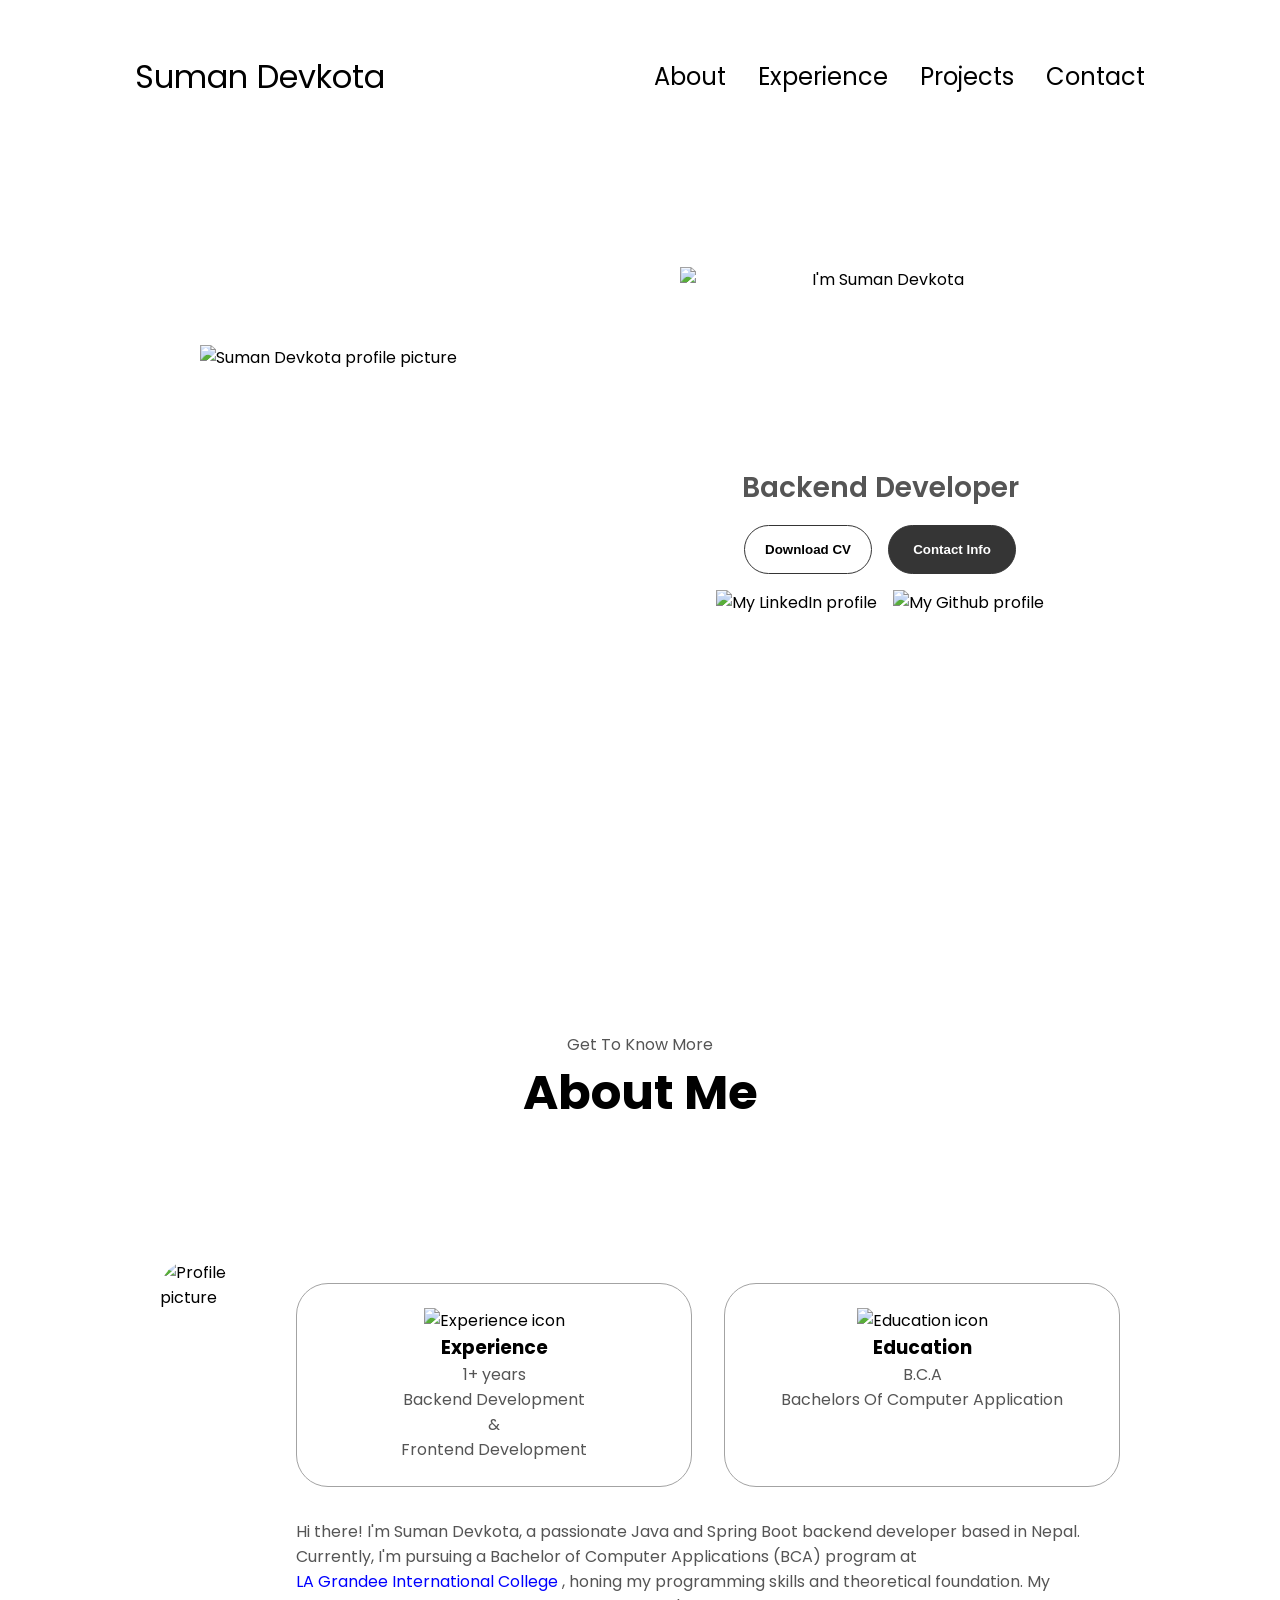
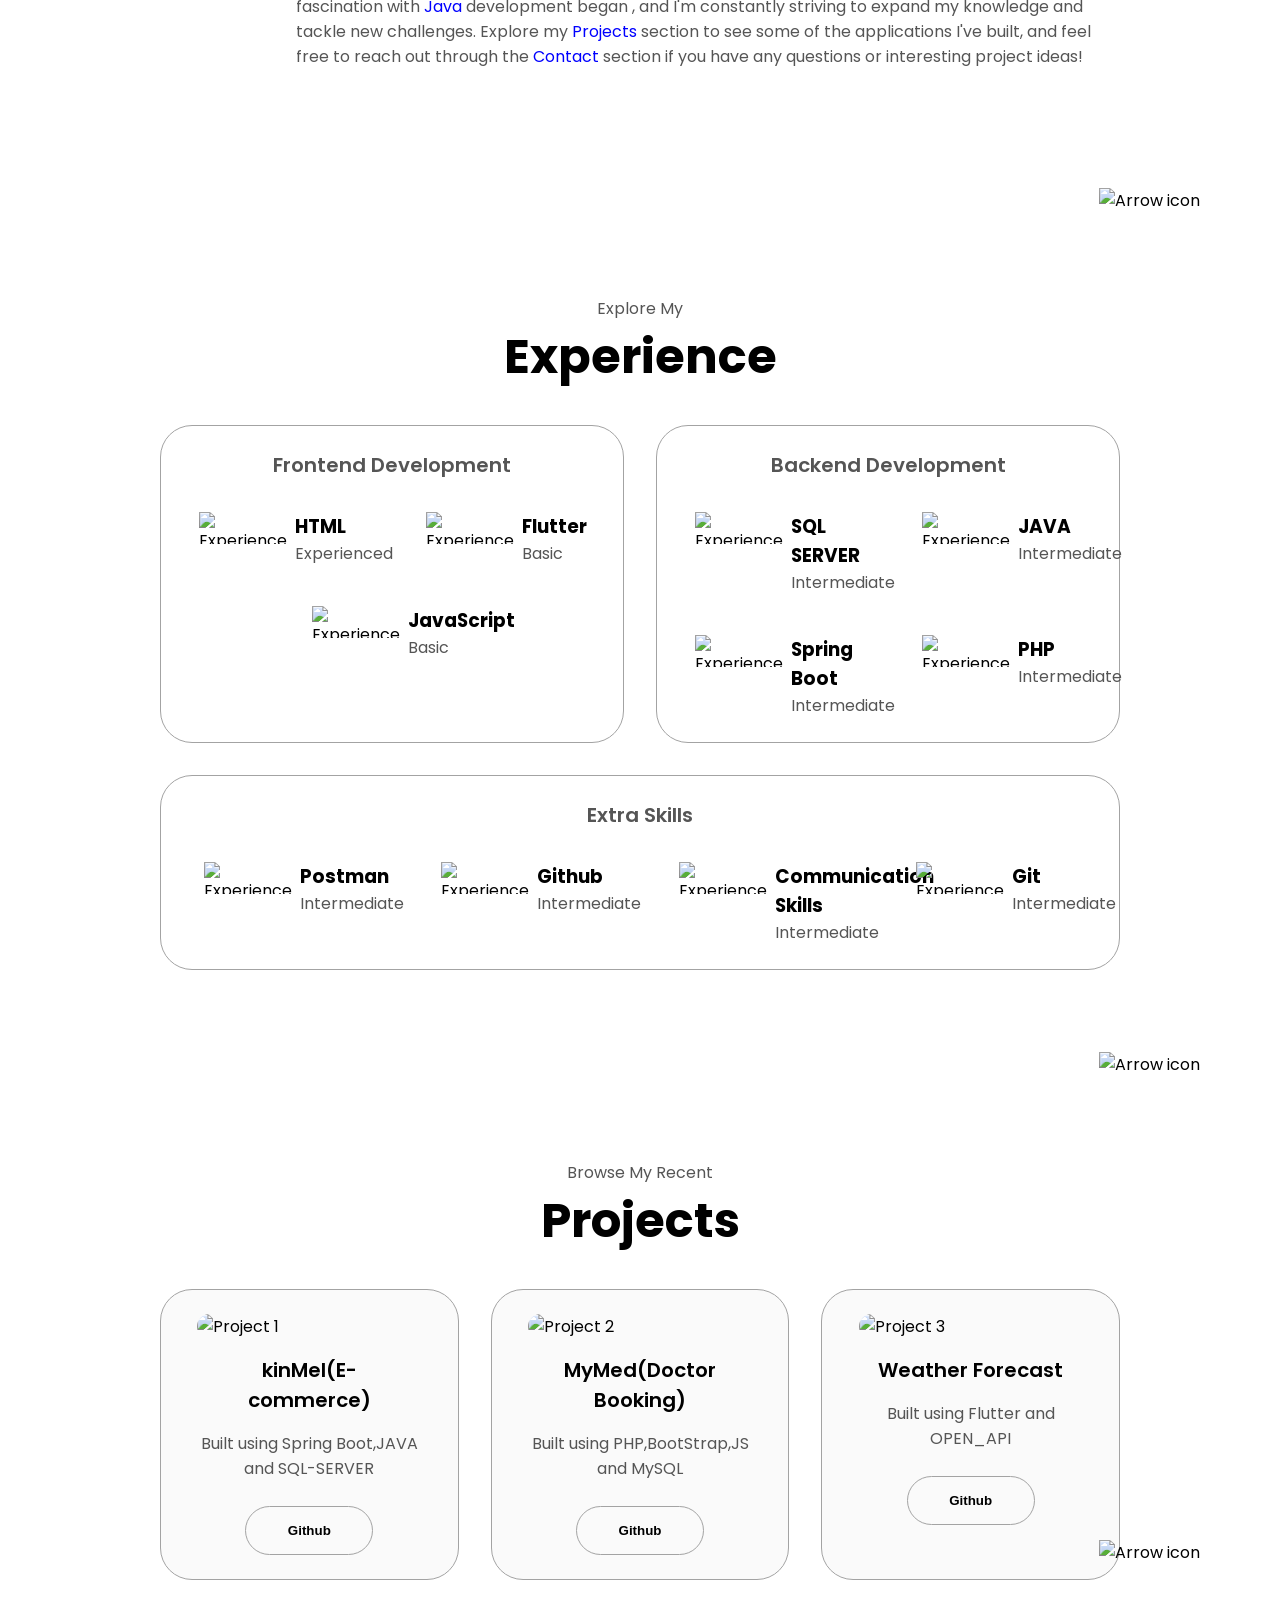
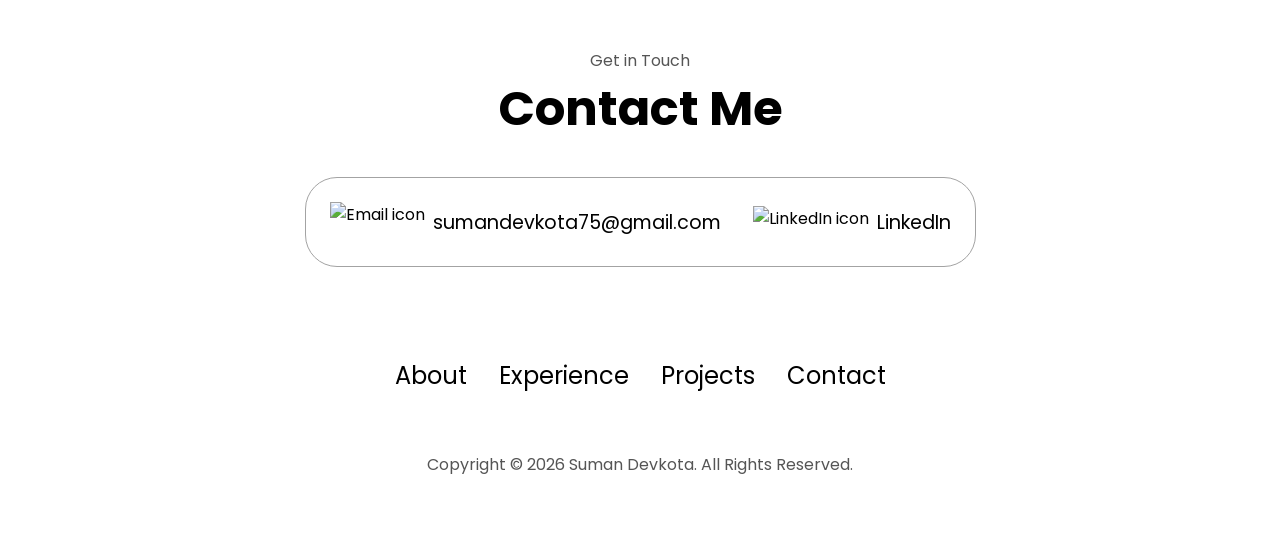
==== index.html @ 36391e10 "Fix broken link" ====
<!DOCTYPE html>
<html lang="en">
  <head>
    <meta charset="UTF-8" />
    <meta http-equiv="X-UA-Compatible" content="IE=edge" />
    <meta name="viewport" content="width=device-width, initial-scale=1.0" />
    <meta name="description" content="Are you searching for Java developer in Nepal looking to work with Spring Boot? This is your one-stop guide! Explore the growing demand and resources to land your dream job.">
  <meta name="title" content="Suman Devkota | Java & Spring Boot Backend Developer (Nepal)">
  <meta name="keywords" content="Java developer Nepal, backend developer Nepal, Spring Boot developer Nepal, Java developer Pokhara, backend developer Pokhara, Suman Devkota developer, Java developer portfolio, Spring Boot developer portfolio">
    <title>My Portfolio</title>
    <link rel="stylesheet" href="style.css" />
    <link rel="stylesheet" href="mediaqueries.css" />
    <link rel="canonical" href="https://devkotasuman.com.np/">

  </head>
  <body>
    <nav id="desktop-nav">
      <div class="logo">Suman Devkota</div>
      <div>
        <ul class="nav-links">
          <li><a href="#about">About</a></li>
          <li><a href="#experience">Experience</a></li>
          <li><a href="#projects">Projects</a></li>
          <li><a href="#contact">Contact</a></li>
        </ul>
      </div>
    </nav>
    <nav id="hamburger-nav">
      <div class="logo">Suman Devkota</div>
    </h1>
      <div class="hamburger-menu">
        <div class="hamburger-icon" onclick="toggleMenu()">
          <span></span>
          <span></span>
          <span></span>
        </div>
        <div class="menu-links">
          <li><a href="#about" onclick="toggleMenu()">About</a></li>
          <li><a href="#experience" onclick="toggleMenu()">Experience</a></li>
          <li><a href="#projects" onclick="toggleMenu()">Projects</a></li>
          <li><a href="#contact" onclick="toggleMenu()">Contact</a></li>
        </div>
      </div>
    </nav>
    <section id="profile">
      <div class="section__pic-container">
        <img src="./assets/profile-pic.png" alt="Suman Devkota profile picture" />
      </div>
      <div class="section__text">
        <img class="section__pic-container2" src="https://readme-typing-svg.herokuapp.com/?font=Righteous&size=45&center=true&vCenter=true&width=500&color=000000&height=70&duration=4000&lines=Hi+There!+👋;+I'm+Suman+Devkota!;" alt="I'm Suman Devkota" />
        
        <p class="section__text__p2">Backend Developer</p>
        <div class="btn-container">
          <button
            class="btn btn-color-2"
            onclick="window.open('./assets/resume-example.pdf')"
          >
            Download CV
          </button>
          <button class="btn btn-color-1" onclick="location.href='./#contact'">
            Contact Info
          </button>
        </div>
        <div id="socials-container"">
          <img
            src="./assets/linkedin.png"
            alt="My LinkedIn profile"
            class="icon"
            onclick="window.open('https://linkedin.com/', '_blank')"
          />
            <img src="./assets/github.png" 
            alt="My Github profile" 
            class="icon" 
            onclick="window.open('https://github.com/Suman8175', '_blank')" />

        </div>
      </div>
    </section>
    <section id="about">
      <p class="section__text__p1">Get To Know More</p>
      <h1 class="title">About Me</h1>
      <div class="section-container">
        <div class="section__pic-container">
          <img
            src="./assets/about-pic.png"
            alt="Profile picture"
            class="about-pic"
          />
        </div>
        <div class="about-details-container">
          <div class="about-containers">
            <div class="details-container">
              <img
                src="./assets/experience.png"
                alt="Experience icon"
                class="icon"
              />
              <h3>Experience</h3>
              <p>1+ years <br />Backend Development</p>
              <p>&</p>
              <p>Frontend Development</p>
            </div>
            <div class="details-container">
              <img
                src="./assets/education.png"
                alt="Education icon"
                class="icon"
              />
              <h3>Education</h3>
              <p>B.C.A </br> Bachelors Of Computer Application</p>
            </div>
          </div>
          <div class="text-container">
            <p>
              Hi there! I'm Suman Devkota, a passionate Java and Spring Boot backend developer based in Nepal. Currently, I'm pursuing a Bachelor of Computer Applications (BCA) program at <a class="link-add" href="https://lagrandee.edu.np/" target="_blank">LA Grandee International College</a> , honing my programming skills and theoretical foundation. My fascination with <a class="link-add" href="https://www.java.com/en/" target="_blank">Java</a> development began , and I'm constantly striving to expand my knowledge and tackle new challenges.  Explore my <a  class="link-add" href="#projects">Projects</a>
              section to see some of the applications I've built, and feel free to reach out through the <a class="link-add" href="#contact">Contact</a>
              section if you have any questions or interesting project ideas!
            </p>
          </div>
        </div>
      </div>
      <img
        src="./assets/arrow.png"
        alt="Arrow icon"
        class="icon arrow"
        onclick="location.href='./#experience'"
      />
    </section>
    <section id="experience">
      <p class="section__text__p1">Explore My</p>
      <h1 class="title">Experience</h1>
      <div class="experience-details-container">
        <div class="about-containers">
          <div class="details-container">
            <h2 class="experience-sub-title">Frontend Development</h2>
            <div class="article-container">
              <article>
                <img
                  src="./assets/checkmark.png"
                  alt="Experience icon"
                  class="icon"
                />
                <div>
                  <h3>HTML</h3>
                  <p>Experienced</p>
                </div>
              </article>
              <article>
                <img
                  src="./assets/checkmark.png"
                  alt="Experience icon"
                  class="icon"
                />
                <div>
                  <h3>Flutter</h3>
                  <p>Basic</p>
                </div>
              </article>
              
              <article>
                <img
                  src="./assets/checkmark.png"
                  alt="Experience icon"
                  class="icon"
                />
                <div>
                  <h3>JavaScript</h3>
                  <p>Basic</p>
                </div>
              </article>
              
            </div>
          </div>
          <div class="details-container">
            <h2 class="experience-sub-title">Backend Development</h2>
            <div class="article-container">
              <article>
                <img
                  src="./assets/checkmark.png"
                  alt="Experience icon"
                  class="icon"
                />
                <div>
                  <h3>SQL SERVER</h3>
                  <p>Intermediate</p>
                </div>
              </article>
              <article>
                <img
                  src="./assets/checkmark.png"
                  alt="Experience icon"
                  class="icon"
                />
                <div>
                  <h3>JAVA</h3>
                  <p>Intermediate</p>
                </div>
              </article>
              <article>
                <img
                  src="./assets/checkmark.png"
                  alt="Experience icon"
                  class="icon"
                />
                <div>
                  <h3>Spring Boot</h3>
                  <p>Intermediate</p>
                </div>
              </article>
              <article>
                <img
                  src="./assets/checkmark.png"
                  alt="Experience icon"
                  class="icon"
                />
                <div>
                  <h3>PHP</h3>
                  <p>Intermediate</p>
                </div>
              </article>
            </div>
          </div>
          
        </div>
        <div class="details-container">
          <h2 class="experience-sub-title">Extra Skills</h2>
          <div class="article-container">
            <article>
              <img
                src="./assets/checkmark.png"
                alt="Experience icon"
                class="icon"
              />
              <div>
                <h3>Postman</h3>
                <p>Intermediate</p>
              </div>
            </article>
            <article>
              <img
                src="./assets/checkmark.png"
                alt="Experience icon"
                class="icon"
              />
              <div>
                <h3>Github</h3>
                <p>Intermediate</p>
              </div>
            </article>
            <article>
              <img
                src="./assets/checkmark.png"
                alt="Experience icon"
                class="icon"
              />
              <div>
                <h3>Communication Skills</h3>
                <p>Intermediate</p>
              </div>
            </article>
            <article>
              <img
                src="./assets/checkmark.png"
                alt="Experience icon"
                class="icon"
              />
              <div>
                <h3>Git</h3>
                <p>Intermediate</p>
              </div>
            </article>
          </div>
        </div>
      </div>
      <img
        src="./assets/arrow.png"
        alt="Arrow icon"
        class="icon arrow"
        onclick="location.href='./#projects'"
      />
    </section>
    <section id="projects">
      <p class="section__text__p1">Browse My Recent</p>
      <h1 class="title">Projects</h1>
      <div class="experience-details-container">
        <div class="about-containers">
          <div class="details-container color-container">
            <div class="article-container">
              <img
                src="./assets/project-2.png"
                alt="Project 1"
                class="project-img"
              />
            </div>
            <h2 class="experience-sub-title project-title">kinMel(E-commerce)</h2>
            <p>Built using Spring Boot,JAVA and SQL-SERVER</p>
            <br>
            <div class="btn-container">
              <button
                class="btn btn-color-2 project-btn"
                onclick="window.open('https://github.com/lgic-project/KinMel', '_blank')"
              >
                Github
              </button>
            </div>
          </div>
          <div class="details-container color-container">
            <div class="article-container">
              <img
                src="./assets/project-2.png"
                alt="Project 2"
                class="project-img"
              />
            </div>
            <h2 class="experience-sub-title project-title">MyMed(Doctor Booking)</h2>
            <p>Built using PHP,BootStrap,JS and MySQL</p>
            <br>
            <div class="btn-container">
              <button
                class="btn btn-color-2 project-btn"
                onclick="window.open('https://github.com/Suman8175/MyMed-PhpProject-', '_blank')"
              >
                Github
              </button>
            </div>
          </div>
          <div class="details-container color-container">
            <div class="article-container">
              <img
                src="./assets/project-3.png"
                alt="Project 3"
                class="project-img"
              />
            </div>
            <h2 class="experience-sub-title project-title">Weather Forecast</h2>
            <p>Built using Flutter and OPEN_API</p>
            <br>  
            <div class="btn-container">
              <button
                class="btn btn-color-2 project-btn"
                onclick="window.open('https://github.com/Suman8175/WeatherForeCast', '_blank')"
              >
                Github
              </button>
            </div>
          </div>
        </div>
      </div>
      <img
        src="./assets/arrow.png"
        alt="Arrow icon"
        class="icon arrow"
        onclick="location.href='./#contact'"
      />
    </section>
    <section id="contact">
      <p class="section__text__p1">Get in Touch</p>
      <h1 class="title">Contact Me</h1>
      <div class="contact-info-upper-container">
        <div class="contact-info-container">
          <img
            src="./assets/email.png"
            alt="Email icon"
            class="icon contact-icon email-icon"
          />
          <p><a href="mailto:sumandevkota75@gmail.com">sumandevkota75@gmail.com</a></p>
        </div>
        <div class="contact-info-container">
          <img
            src="./assets/linkedin.png"
            alt="LinkedIn icon"
            class="icon contact-icon"
          />
          <p><a href="https://www.linkedin.com">LinkedIn</a></p>
        </div>
      </div>
    </section>
    <footer>
      <nav>
        <div class="nav-links-container">
          <ul class="nav-links">
            <li><a href="#about">About</a></li>
            <li><a href="#experience">Experience</a></li>
            <li><a href="#projects">Projects</a></li>
            <li><a href="#contact">Contact</a></li>
          </ul>
        </div>
      </nav>
      <p>Copyright &#169;  <script>document.write(new Date().getFullYear())</script> Suman Devkota. All Rights Reserved.</p>
    </footer>
    <script src="script.js"></script>
  </body>
</html>
---- style.css ----
/* GENERAL */

@import url("https://fonts.googleapis.com/css2?family=Poppins:wght@300;400;500;600&display=swap");

* {
  margin: 0;
  padding: 0;
}

body {
  font-family: "Poppins", sans-serif;
}

html {
  scroll-behavior: smooth;
}

p {
  color: rgb(85, 85, 85);
}

/* TRANSITION */

a,
.btn {
  transition: all 300ms ease;
}

/* DESKTOP NAV */

nav,
.nav-links {
  display: flex;
}

nav {
  justify-content: space-around;
  align-items: center;
  height: 17vh;
}

.nav-links {
  gap: 2rem;
  list-style: none;
  font-size: 1.5rem;
}

a {
  color: black;
  text-decoration: none;
  text-decoration-color: white;
}

a:hover {
  color: grey;
  text-decoration: underline;
  text-underline-offset: 1rem;
  text-decoration-color: rgb(181, 181, 181);
}

.logo {
  font-size: 2rem;
}

.logo:hover {
  cursor: default;
}

/* HAMBURGER MENU */

#hamburger-nav {
  display: none;
}

.hamburger-menu {
  position: relative;
  display: inline-block;
}

.hamburger-icon {
  display: flex;
  flex-direction: column;
  justify-content: space-between;
  height: 24px;
  width: 30px;
  cursor: pointer;
}

.hamburger-icon span {
  width: 100%;
  height: 2px;
  background-color: black;
  transition: all 0.3 ease-in-out;
}

.menu-links {
  position: absolute;
  top: 100%;
  right: 0;
  background-color: white;
  width: fit-content;
  max-height: 0;
  overflow: hidden;
  transition: all 0.3 ease-in-out;
}

.menu-links a {
  display: block;
  padding: 10px;
  text-align: center;
  font-size: 1.5rem;
  color: black;
  text-decoration: none;
  transition: all 0.3 ease-in-out;
}

.menu-links li {
  list-style: none;
}

.menu-links.open {
  max-height: 300px;
}

.hamburger-icon.open span:first-child {
  transform: rotate(45deg) translate(10px, 5px);
}

.hamburger-icon.open span:nth-child(2) {
  opacity: 0;
}

.hamburger-icon.open span:last-child {
  transform: rotate(-45deg) translate(10px, -5px);
}

.hamburger-icon span:first-child {
  transform: none;
}

.hamburger-icon span:first-child {
  opacity: 1;
}

.hamburger-icon span:first-child {
  transform: none;
}

/* SECTIONS */

section {
  padding-top: 4vh;
  height: 96vh;
  margin: 0 10rem;
  box-sizing: border-box;
  min-height: fit-content;
}

.section-container {
  display: flex;
}

/* PROFILE SECTION */

#profile {
  display: flex;
  justify-content: center;
  gap: 5rem;
  height: 80vh;
}

.section__pic-container {
  display: flex;
  height: 400px;
  width: 400px;
  margin: auto 0;
}
.section__pic-container2 {
  display: flex;
  height: 200px;
  width: 400px;
  /* margin: auto 0; */
  margin-top: -200px;
}

.section__text {
  align-self: center;
  text-align: center;
}

.section__text p {
  font-weight: 600;
}

.section__text__p1 {
  text-align: center;
}

.section__text__p2 {
  font-size: 1.75rem;
  margin-bottom: 1rem;
}

.title {
  font-size: 3rem;
  text-align: center;
}

#socials-container {
  display: flex;
  justify-content: center;
  margin-top: 1rem;
  gap: 1rem;
}

/* ICONS */

.icon {
  cursor: pointer;
  height: 2rem;
}

/* BUTTONS */

.btn-container {
  display: flex;
  justify-content: center;
  gap: 1rem;
}

.btn {
  font-weight: 600;
  transition: all 300ms ease;
  padding: 1rem;
  width: 8rem;
  border-radius: 2rem;
}

.btn-color-1,
.btn-color-2 {
  border: rgb(53, 53, 53) 0.1rem solid;
}

.btn-color-1:hover,
.btn-color-2:hover {
  cursor: pointer;
}

.btn-color-1,
.btn-color-2:hover {
  background: rgb(53, 53, 53);
  color: white;
}

.btn-color-1:hover {
  background: rgb(0, 0, 0);
}

.btn-color-2 {
  background: none;
}

.btn-color-2:hover {
  border: rgb(255, 255, 255) 0.1rem solid;
}

.btn-container {
  gap: 1rem;
}

/* ABOUT SECTION */

#about {
  position: relative;
}

.about-containers {
  gap: 2rem;
  margin-bottom: 2rem;
  margin-top: 2rem;
}

.about-details-container {
  justify-content: center;
  flex-direction: column;
}

.about-containers,
.about-details-container {
  display: flex;
}

.about-pic {
  border-radius: 2rem;
}

.arrow {
  position: absolute;
  right: -5rem;
  bottom: 2.5rem;
}

.details-container {
  padding: 1.5rem;
  flex: 1;
  background: white;
  border-radius: 2rem;
  border: rgb(53, 53, 53) 0.1rem solid;
  border-color: rgb(163, 163, 163);
  text-align: center;
}

.section-container {
  gap: 4rem;
  height: 80%;
}

.section__pic-container {
  height: 400px;
  width: 400px;
  margin: auto 0;
}

/* EXPERIENCE SECTION */

#experience {
  position: relative;
}

.experience-sub-title {
  color: rgb(85, 85, 85);
  font-weight: 600;
  font-size: 1.25rem;
  margin-bottom: 2rem;
}

.experience-details-container {
  display: flex;
  justify-content: center;
  flex-direction: column;
}

.article-container {
  display: flex;
  text-align: initial;
  flex-wrap: wrap;
  flex-direction: row;
  gap: 2.5rem;
  justify-content: space-around;
}

article {
  display: flex;
  width: 10rem;
  justify-content: space-around;
  gap: 0.5rem;
}

article .icon {
  cursor: default;
}

/* PROJECTS SECTION */

#projects {
  position: relative;
}

.color-container {
  border-color: rgb(163, 163, 163);
  background: rgb(250, 250, 250);
}

.project-img {
  border-radius: 2rem;
  width: 90%;
  height: 90%;
}

.project-title {
  margin: 1rem;
  color: black;
}

.project-btn {
  color: black;
  border-color: rgb(163, 163, 163);
}

/* CONTACT */

#contact {
  display: flex;
  justify-content: center;
  flex-direction: column;
  height: 70vh;
}

.contact-info-upper-container {
  display: flex;
  justify-content: center;
  border-radius: 2rem;
  border: rgb(53, 53, 53) 0.1rem solid;
  border-color: rgb(163, 163, 163);
  background: (250, 250, 250);
  margin: 2rem auto;
  padding: 0.5rem;
}

.contact-info-container {
  display: flex;
  align-items: center;
  justify-content: center;
  gap: 0.5rem;
  margin: 1rem;
}

.contact-info-container p {
  font-size: larger;
}

.contact-icon {
  cursor: default;
}

.email-icon {
  height: 2.5rem;
}


/* FOOTER SECTION */


footer {
  height: 26vh;
  margin: 0 1rem;
}

footer p {
  text-align: center;
}

.link-add{
  color: blue;
  white-space: nowrap;
  text-decoration: none;
}
a:hover {
  text-decoration: none;
}
---- mediaqueries.css ----
@media screen and (max-width: 1400px) {
  #profile {
    height: 83vh;
    margin-bottom: 6rem;
  }
  .about-containers {
    flex-wrap: wrap;
  }
  #contact,
  #projects {
    height: fit-content;
  }
}

@media screen and (max-width: 1200px) {
  #desktop-nav {
    display: none;
  }
  #hamburger-nav {
    display: flex;
  }
  #experience,
  .experience-details-container {
    margin-top: 2rem;
  }
  #profile,
  .section-container {
    display: block;
  }
  .arrow {
    display: none;
  }
  section,
  .section-container {
    height: fit-content;
  }
  section {
    margin: 0 5%;
  }
  .section__pic-container {
    width: 275px;
    height: 275px;
    margin: 0 auto 2rem;
  }
  .section__pic-container2 {
    width: 275px;
    height: 45px;
    margin: 0 auto 2rem;
  }
  .about-containers {
    margin-top: 0;
  }
}

@media screen and (max-width: 600px) {
  #contact,
  footer {
    height: 40vh;
  }
  #profile {
    height: 83vh;
    margin-bottom: 0;
  }
  article {
    font-size: 1rem;
  }
  footer nav {
    height: fit-content;
    margin-bottom: 2rem;
  }
  .about-containers,
  .contact-info-upper-container,
  .btn-container {
    flex-wrap: wrap;
  }
  .contact-info-container {
    margin: 0;
  }
  .contact-info-container p,
  .nav-links li a {
    font-size: 1rem;
  }
  .experience-sub-title {
    font-size: 1.25rem;
  }
  .logo {
    font-size: 1.5rem;
  }
  .nav-links {
    flex-direction: column;
    gap: 0.5rem;
    text-align: center;
  }
  .section__pic-container {
    width: auto;
    height: 46vw;
    justify-content: center;
  }
  .section__text__p2 {
    font-size: 1.25rem;
  }
  .title {
    font-size: 2rem;
  }
  .text-container {
    text-align: justify;
  }
}
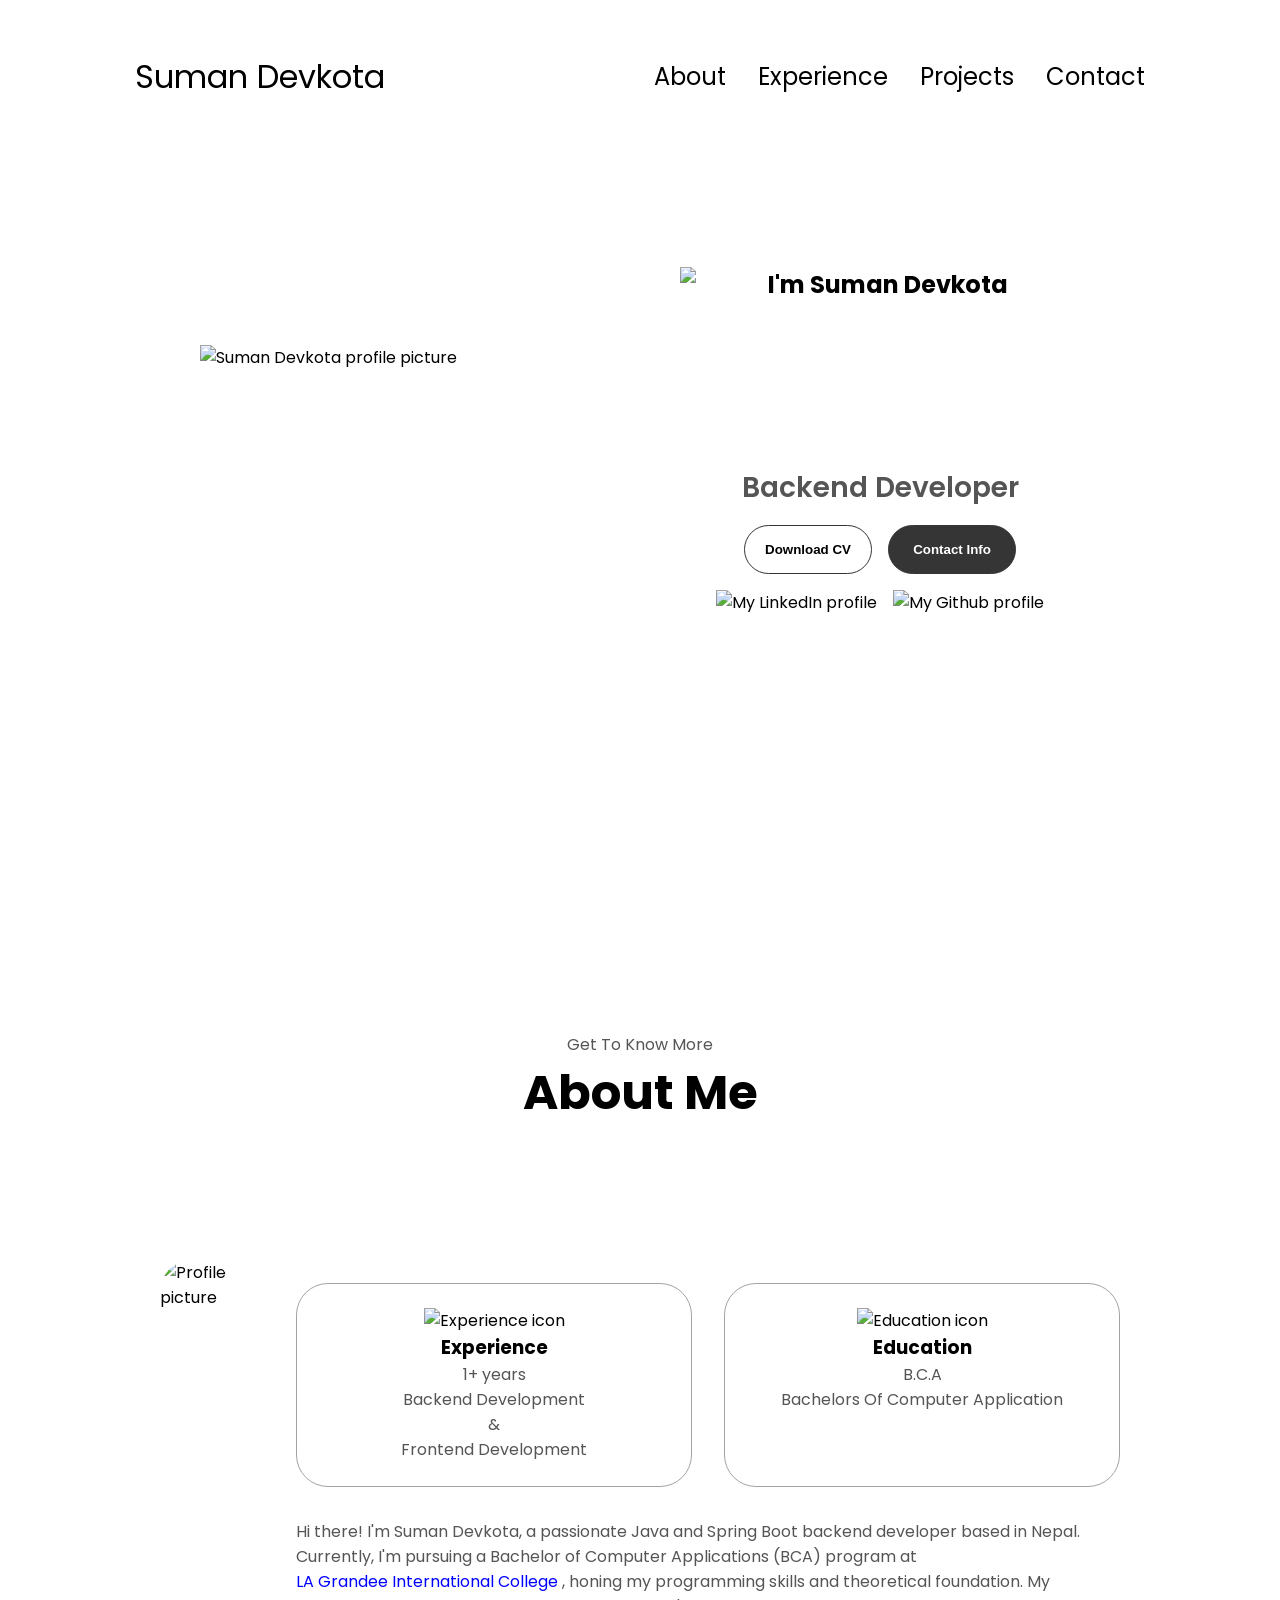
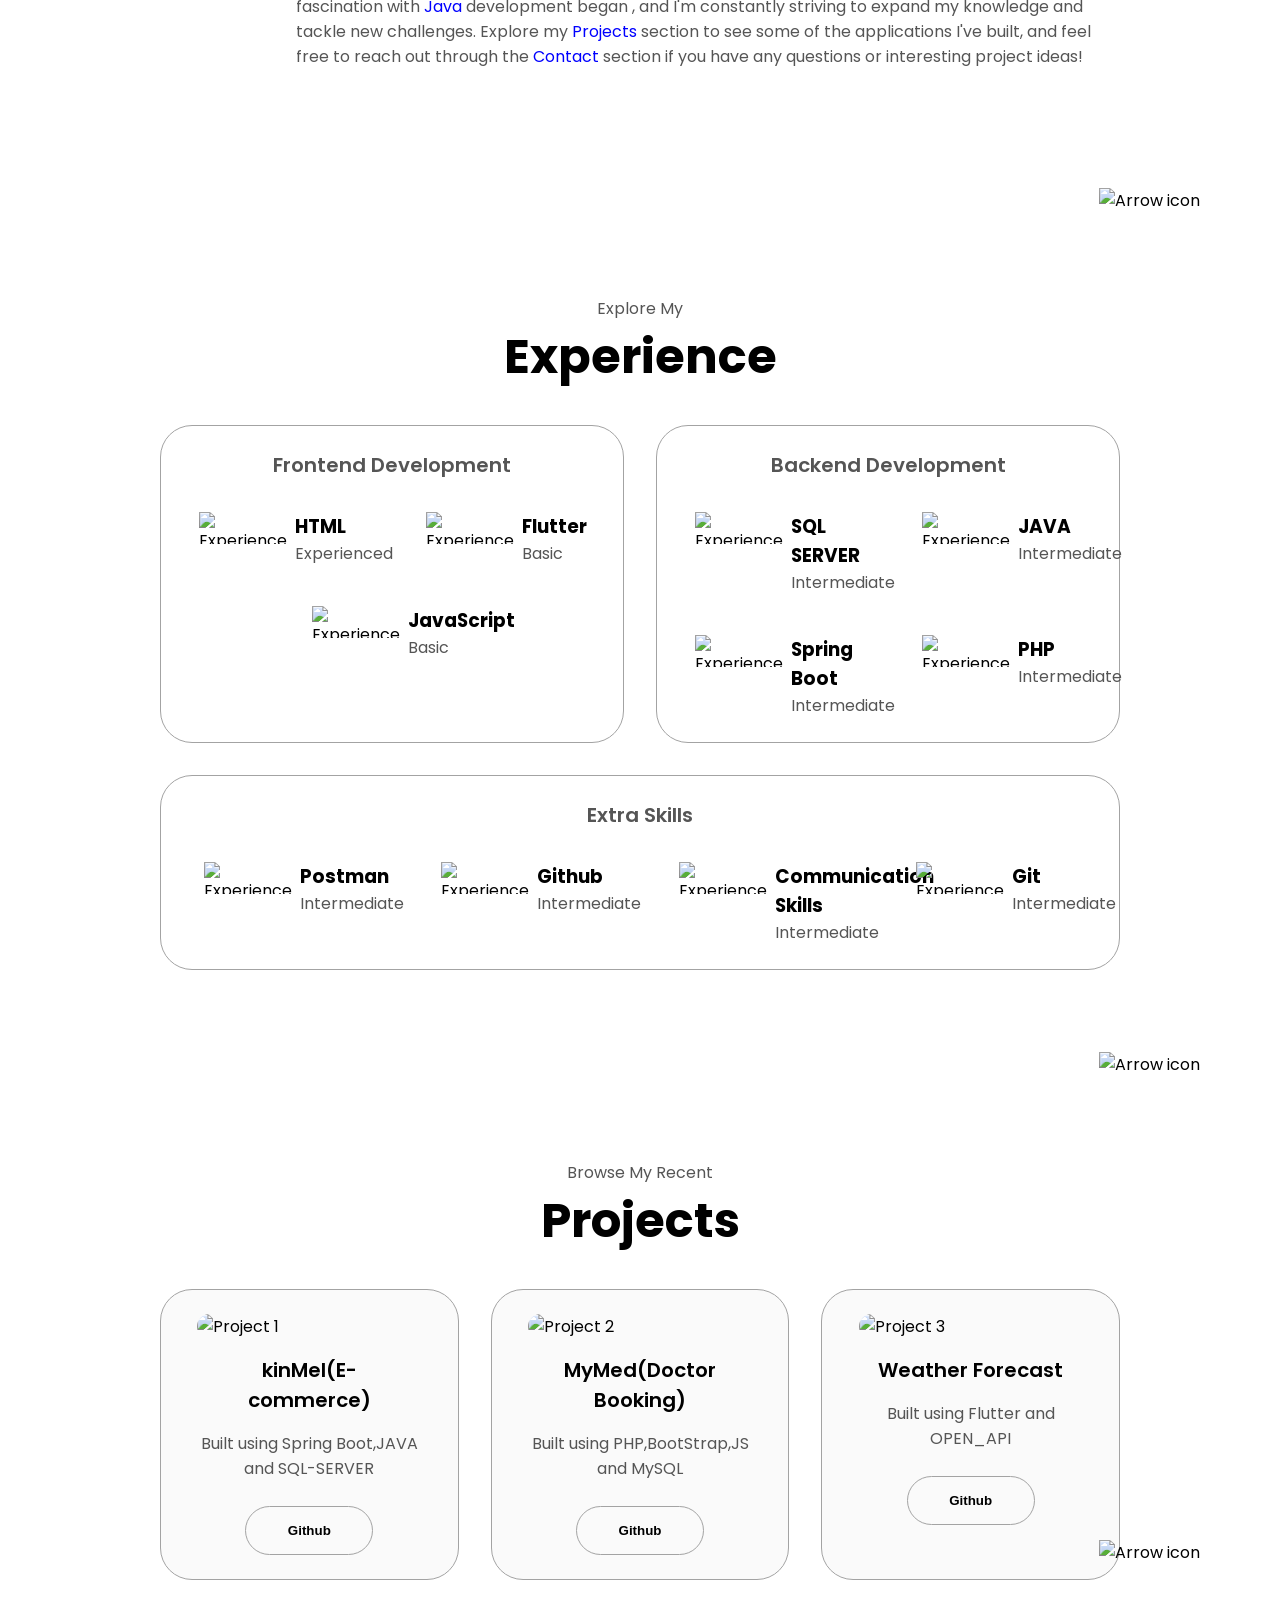
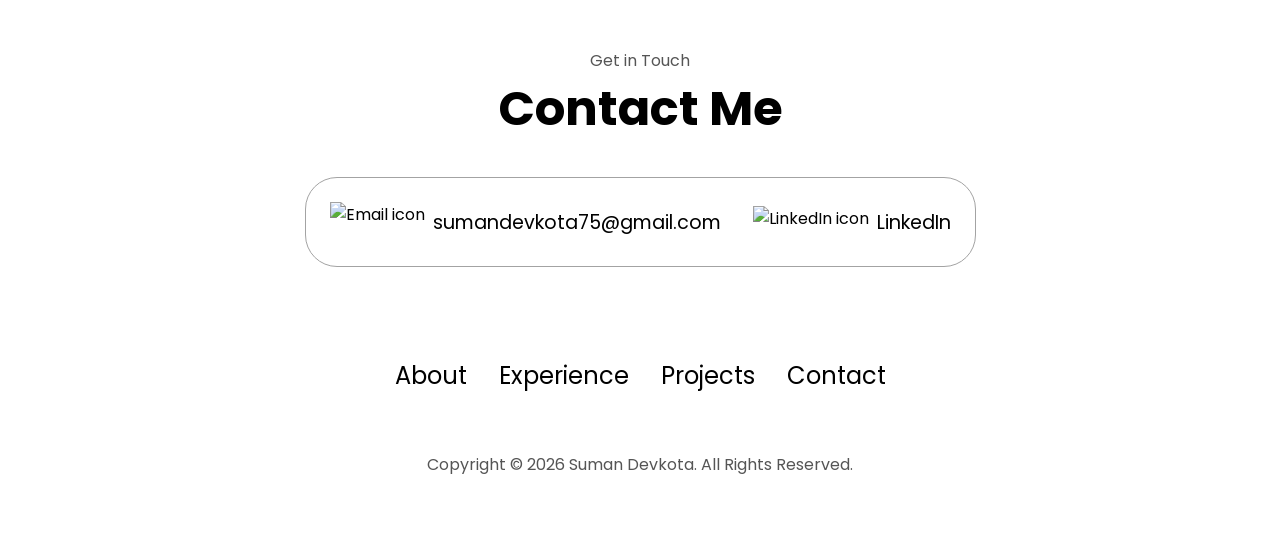
==== commit 56ed25f9: "Save" ====
--- a/index.html
+++ b/index.html
@@ -1,17 +1,24 @@
 <!DOCTYPE html>
 <html lang="en">
   <head>
-    <meta charset="UTF-8" />
-    <meta http-equiv="X-UA-Compatible" content="IE=edge" />
-    <meta name="viewport" content="width=device-width, initial-scale=1.0" />
-    <meta name="description" content="Are you searching for Java developer in Nepal looking to work with Spring Boot? This is your one-stop guide! Explore the growing demand and resources to land your dream job.">
-  <meta name="title" content="Suman Devkota | Java & Spring Boot Backend Developer (Nepal)">
-  <meta name="keywords" content="Java developer Nepal, backend developer Nepal, Spring Boot developer Nepal, Java developer Pokhara, backend developer Pokhara, Suman Devkota developer, Java developer portfolio, Spring Boot developer portfolio">
-    <title>My Portfolio</title>
+  <meta charset="UTF-8" />
+  <meta http-equiv="X-UA-Compatible" content="IE=edge" />
+  <meta name="viewport" content="width=device-width, initial-scale=1.0" />
+  <meta name= "title" content=" Suman Devkota | Java & Spring Boot Backend Developer (Pokhara, Nepal)">
+  <meta name="description" content="Hire Suman Devkota, a skilled Java & Spring Boot backend developer in Pokhara, Nepal. Build secure and scalable web applications with his expertise. Contact now for top-notch development solutions!">
+  <meta name="keywords" content="Java developer Nepal, backend developer Nepal, Spring Boot developer Nepal, Java developer Pokhara, backend developer Pokhara, Java developer portfolio, Spring Boot developer portfolio, skilled Java developer">
+
+  <meta property="og:title" content="Spring-Boot Developer from Nepal">
+  <meta property="og:type" content="website"> 
+  <meta property="og:image" content="https://ibb.co/QN2Hz9Y">
+  <meta property="og:url" content="https://devkotasuman.com.np/">
+</head>
+
+
     <link rel="stylesheet" href="style.css" />
     <link rel="stylesheet" href="mediaqueries.css" />
     <link rel="canonical" href="https://devkotasuman.com.np/">
-
+<title>Suman Devkota's Portfolio</title>
   </head>
   <body>
     <nav id="desktop-nav">
@@ -27,7 +34,6 @@
     </nav>
     <nav id="hamburger-nav">
       <div class="logo">Suman Devkota</div>
-    </h1>
       <div class="hamburger-menu">
         <div class="hamburger-icon" onclick="toggleMenu()">
           <span></span>
@@ -47,7 +53,7 @@
         <img src="./assets/profile-pic.png" alt="Suman Devkota profile picture" />
       </div>
       <div class="section__text">
-        <img class="section__pic-container2" src="https://readme-typing-svg.herokuapp.com/?font=Righteous&size=45&center=true&vCenter=true&width=500&color=000000&height=70&duration=4000&lines=Hi+There!+👋;+I'm+Suman+Devkota!;" alt="I'm Suman Devkota" />
+      <h1><img class="section__pic-container2" src="https://readme-typing-svg.herokuapp.com/?font=Righteous&size=45&center=true&vCenter=true&width=500&color=000000&height=70&duration=4000&lines=Hi+There!+👋;+I'm+Suman+Devkota!;" alt="I'm Suman Devkota" /></h1>
         
         <p class="section__text__p2">Backend Developer</p>
         <div class="btn-container">
@@ -78,7 +84,7 @@
     </section>
     <section id="about">
       <p class="section__text__p1">Get To Know More</p>
-      <h1 class="title">About Me</h1>
+      <h2 class="title">About Me</h2>
       <div class="section-container">
         <div class="section__pic-container">
           <img
@@ -128,7 +134,7 @@
     </section>
     <section id="experience">
       <p class="section__text__p1">Explore My</p>
-      <h1 class="title">Experience</h1>
+      <h2 class="title">Experience</h2>
       <div class="experience-details-container">
         <div class="about-containers">
           <div class="details-container">
@@ -281,7 +287,7 @@
     </section>
     <section id="projects">
       <p class="section__text__p1">Browse My Recent</p>
-      <h1 class="title">Projects</h1>
+      <h2 class="title">Projects</h2>
       <div class="experience-details-container">
         <div class="about-containers">
           <div class="details-container color-container">
@@ -355,7 +361,7 @@
     </section>
     <section id="contact">
       <p class="section__text__p1">Get in Touch</p>
-      <h1 class="title">Contact Me</h1>
+      <h2 class="title">Contact Me</h2>
       <div class="contact-info-upper-container">
         <div class="contact-info-container">
           <img
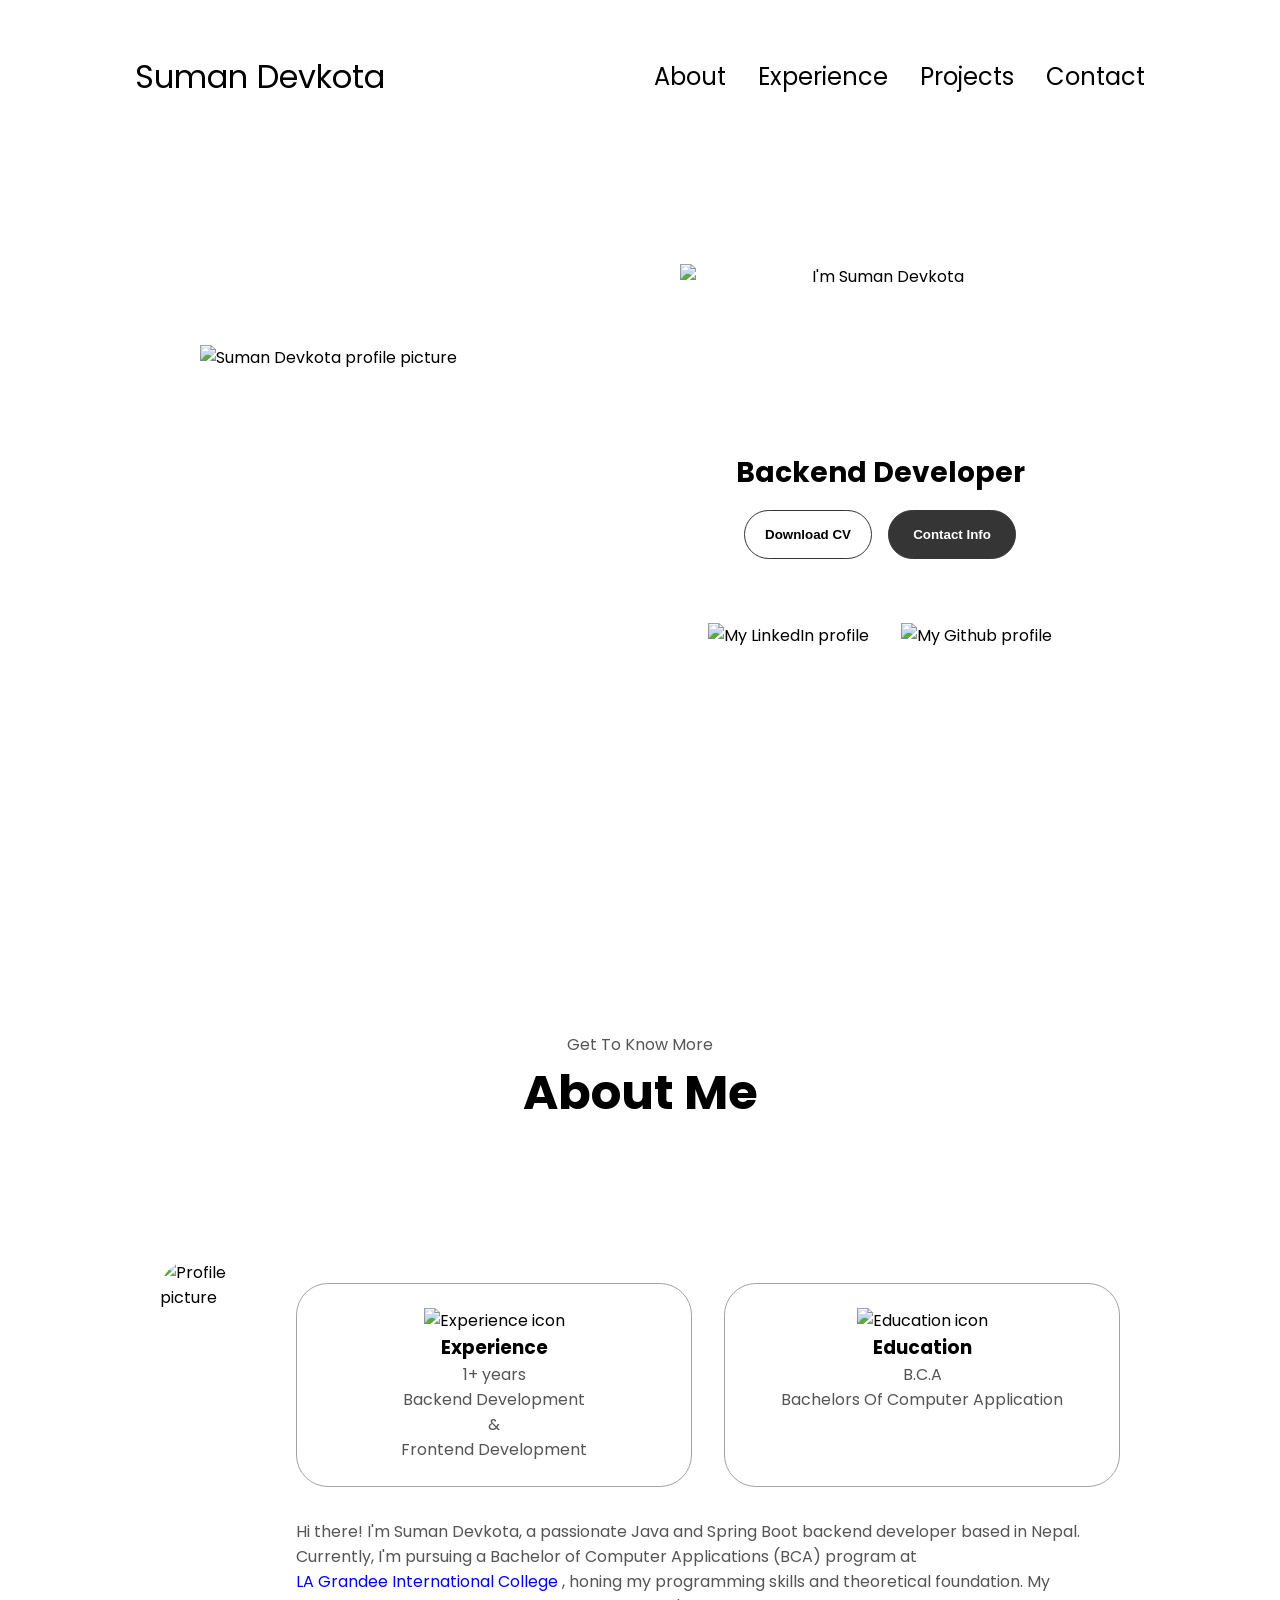
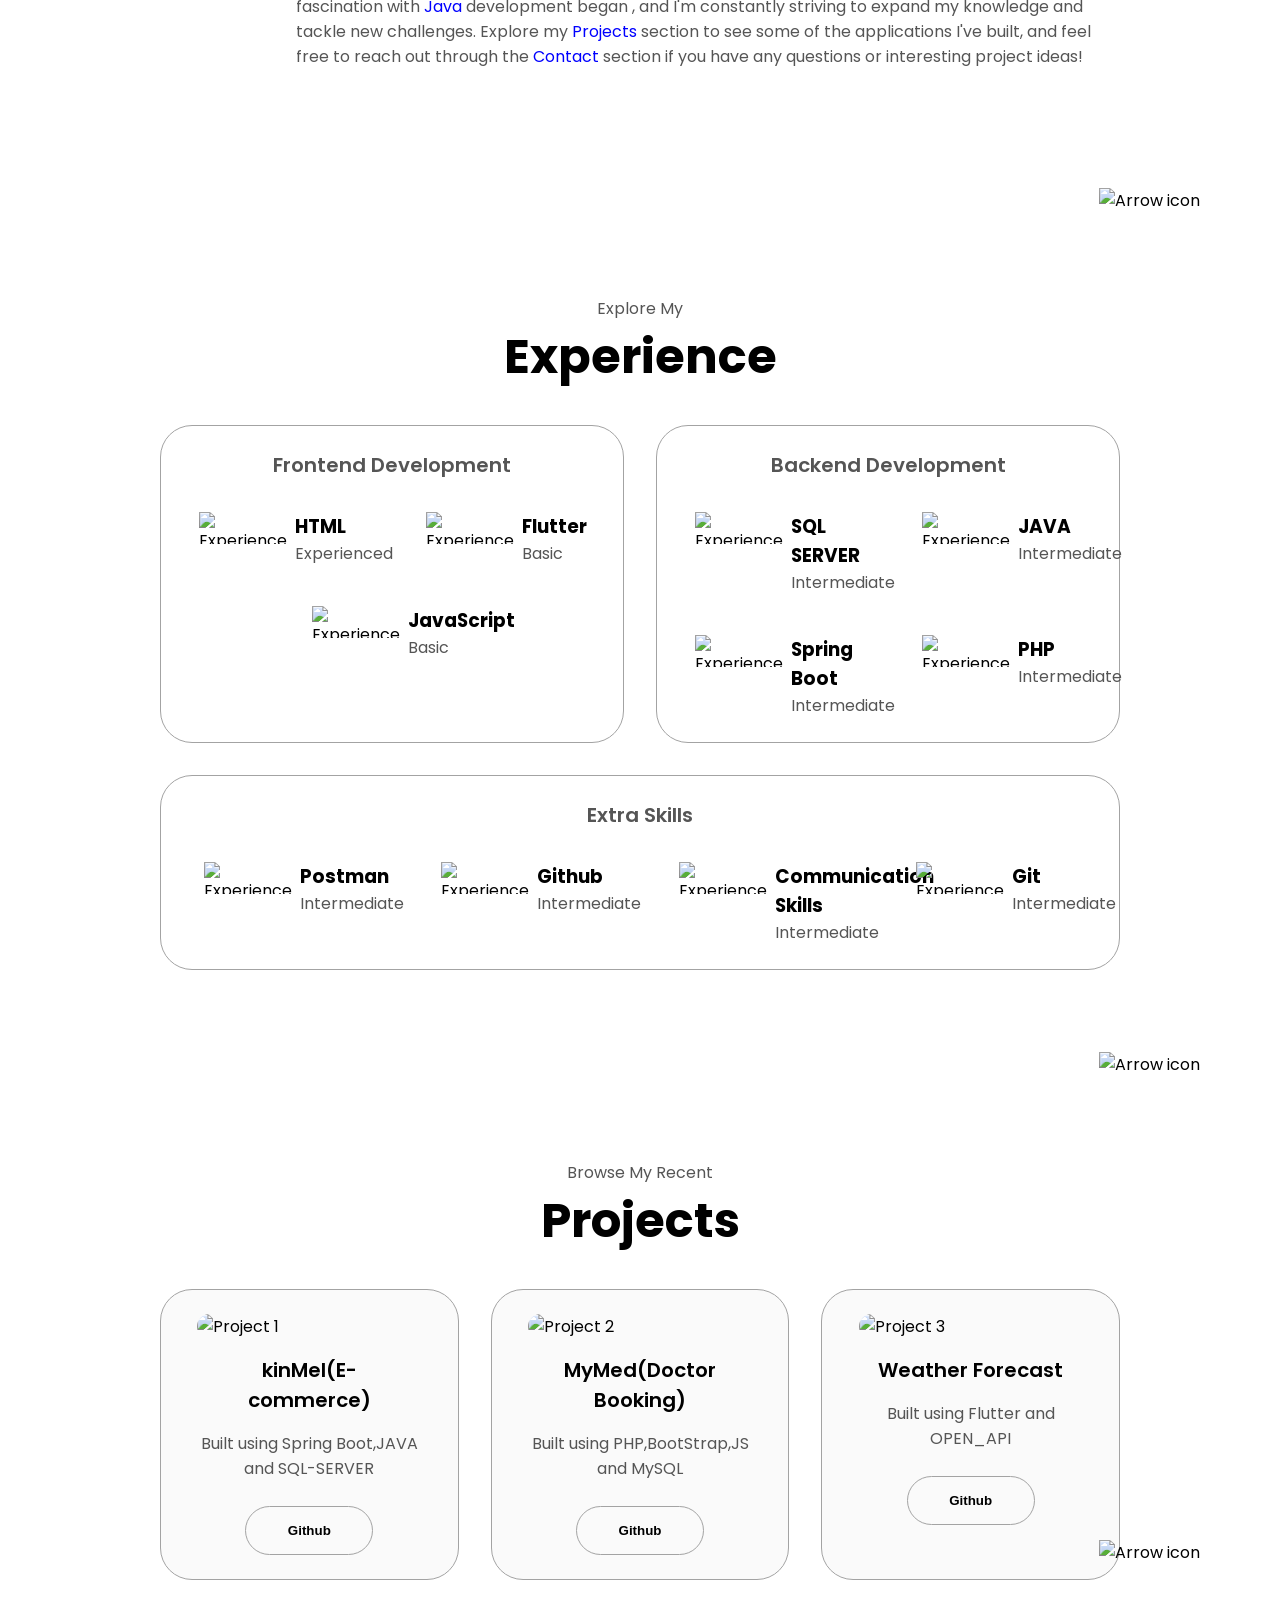
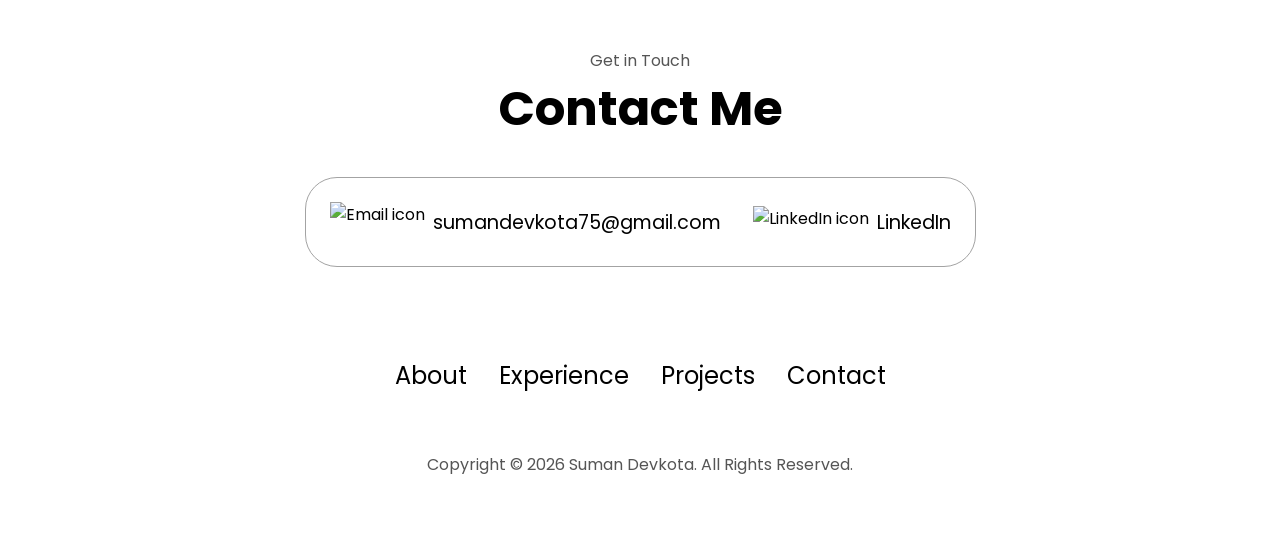
==== commit 618e72ed: "css modified" ====
--- a/index.html
+++ b/index.html
@@ -53,9 +53,9 @@
         <img src="./assets/profile-pic.png" alt="Suman Devkota profile picture" />
       </div>
       <div class="section__text">
-      <h1><img class="section__pic-container2" src="https://readme-typing-svg.herokuapp.com/?font=Righteous&size=45&center=true&vCenter=true&width=500&color=000000&height=70&duration=4000&lines=Hi+There!+👋;+I'm+Suman+Devkota!;" alt="I'm Suman Devkota" /></h1>
+      <img class="section__pic-container2" src="https://readme-typing-svg.herokuapp.com/?font=Righteous&size=45&center=true&vCenter=true&width=500&color=000000&height=70&duration=4000&lines=Hi+There!+👋;+I'm+Suman+Devkota!;" alt="I'm Suman Devkota" />
         
-        <p class="section__text__p2">Backend Developer</p>
+        <h1 class="section__text__p2">Backend Developer</h1>
         <div class="btn-container">
           <button
             class="btn btn-color-2"
@@ -67,7 +67,7 @@
             Contact Info
           </button>
         </div>
-        <div id="socials-container"">
+        <div id="socials-container">
           <img
             src="./assets/linkedin.png"
             alt="My LinkedIn profile"
--- a/style.css
+++ b/style.css
@@ -180,7 +180,7 @@
   height: 200px;
   width: 400px;
   /* margin: auto 0; */
-  margin-top: -200px;
+  margin-top: -170px;
 }
 
 .section__text {
@@ -199,6 +199,7 @@
 .section__text__p2 {
   font-size: 1.75rem;
   margin-bottom: 1rem;
+  margin-top: -0.75rem;
 }
 
 .title {
@@ -209,8 +210,8 @@
 #socials-container {
   display: flex;
   justify-content: center;
-  margin-top: 1rem;
-  gap: 1rem;
+  margin-top: 4rem;
+  gap: 2rem;
 }
 
 /* ICONS */
--- a/mediaqueries.css
+++ b/mediaqueries.css
@@ -58,7 +58,7 @@
     height: 40vh;
   }
   #profile {
-    height: 83vh;
+    height: 68vh;
     margin-bottom: 0;
   }
   article {
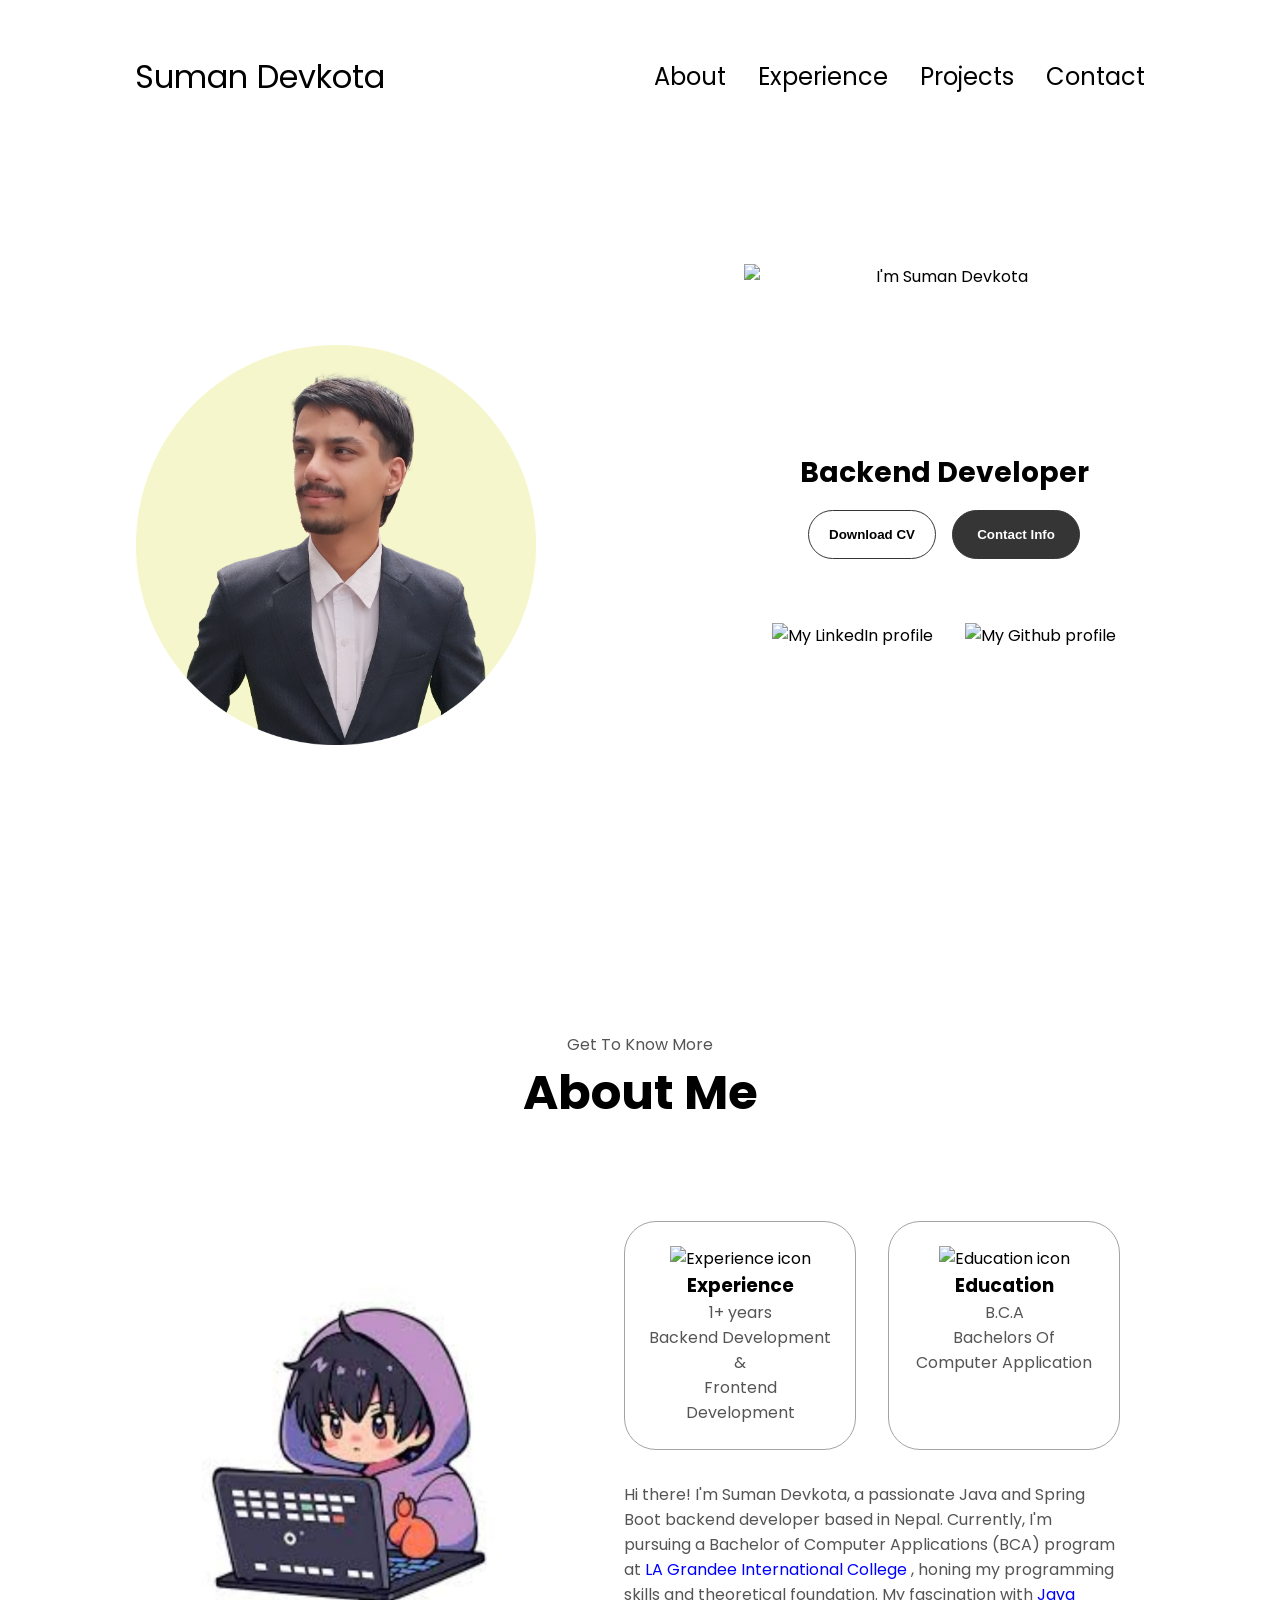
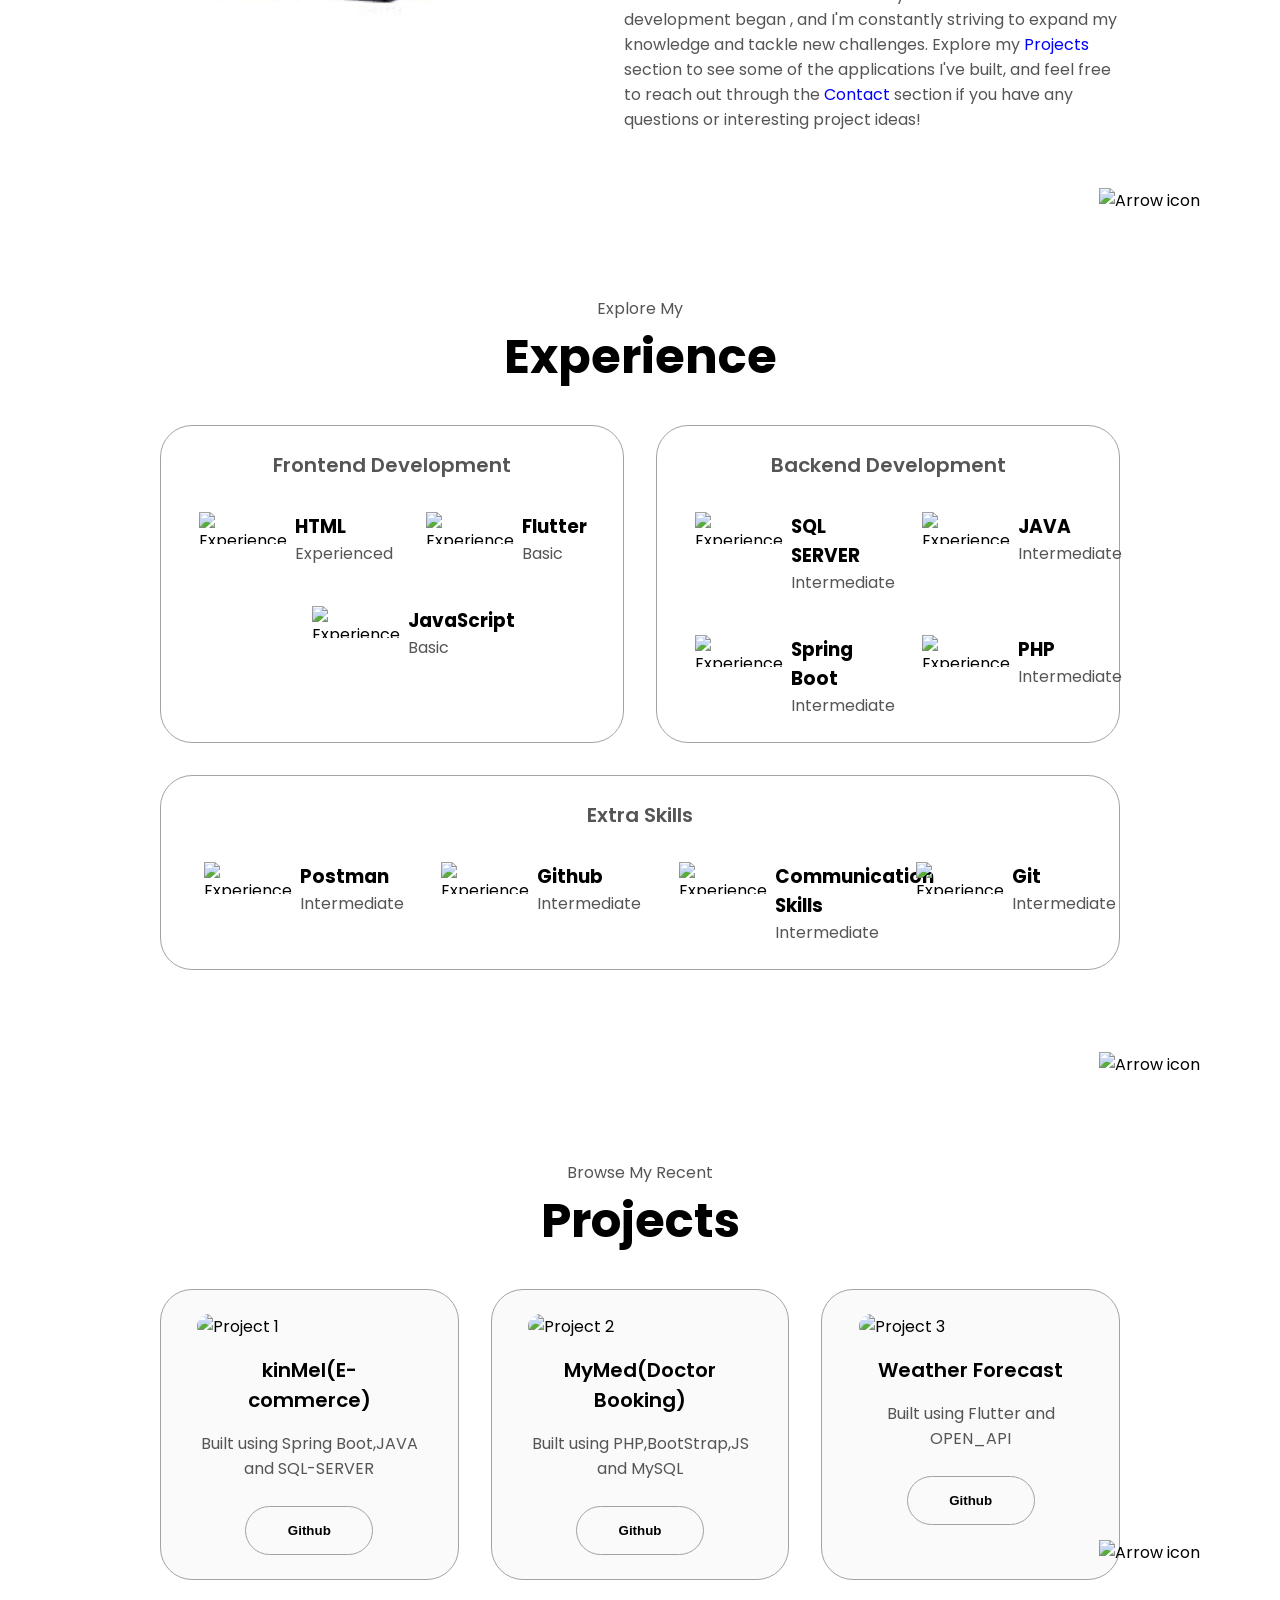
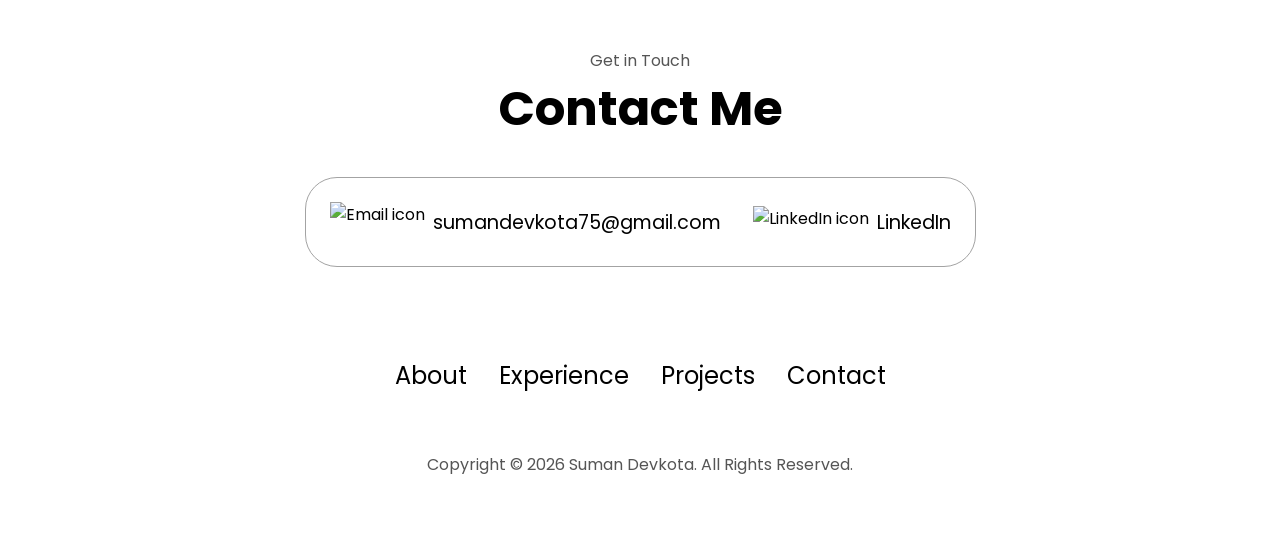
==== commit 0cd9cbd2: "fix linkedin link" ====
--- a/index.html
+++ b/index.html
@@ -1,6 +1,15 @@
 <!DOCTYPE html>
 <html lang="en">
   <head>
+    <!-- Google tag (gtag.js) -->
+<script async src="https://www.googletagmanager.com/gtag/js?id=G-Z9V4F63J3E"></script>
+<script>
+  window.dataLayer = window.dataLayer || [];
+  function gtag(){dataLayer.push(arguments);}
+  gtag('js', new Date());
+
+  gtag('config', 'G-Z9V4F63J3E');
+</script>
   <meta charset="UTF-8" />
   <meta http-equiv="X-UA-Compatible" content="IE=edge" />
   <meta name="viewport" content="width=device-width, initial-scale=1.0" />
@@ -49,8 +58,8 @@
       </div>
     </nav>
     <section id="profile">
-      <div class="section__pic-container">
-        <img src="./assets/profile-pic.png" alt="Suman Devkota profile picture" />
+      <div class="section__pic-container" style="padding-right: 10vw;">
+        <img  src="./assets/profile-pic.png" alt="Suman Devkota profile picture" />
       </div>
       <div class="section__text">
       <img class="section__pic-container2" src="https://readme-typing-svg.herokuapp.com/?font=Righteous&size=45&center=true&vCenter=true&width=500&color=000000&height=70&duration=4000&lines=Hi+There!+👋;+I'm+Suman+Devkota!;" alt="I'm Suman Devkota" />
@@ -59,7 +68,7 @@
         <div class="btn-container">
           <button
             class="btn btn-color-2"
-            onclick="window.open('./assets/resume-example.pdf')"
+            onclick="window.open('./assets/mycv.pdf', '_blank')"
           >
             Download CV
           </button>
@@ -72,7 +81,7 @@
             src="./assets/linkedin.png"
             alt="My LinkedIn profile"
             class="icon"
-            onclick="window.open('https://linkedin.com/', '_blank')"
+            onclick="window.open('https://www.linkedin.com/in/suman-devkota75/', '_blank')"
           />
             <img src="./assets/github.png" 
             alt="My Github profile" 
@@ -88,7 +97,7 @@
       <div class="section-container">
         <div class="section__pic-container">
           <img
-            src="./assets/about-pic.png"
+            src="./assets/about-pic.jpg"
             alt="Profile picture"
             class="about-pic"
           />
@@ -377,7 +386,7 @@
             alt="LinkedIn icon"
             class="icon contact-icon"
           />
-          <p><a href="https://www.linkedin.com">LinkedIn</a></p>
+          <p><a href="https://www.linkedin.com/in/suman-devkota75/">LinkedIn</a></p>
         </div>
       </div>
     </section>
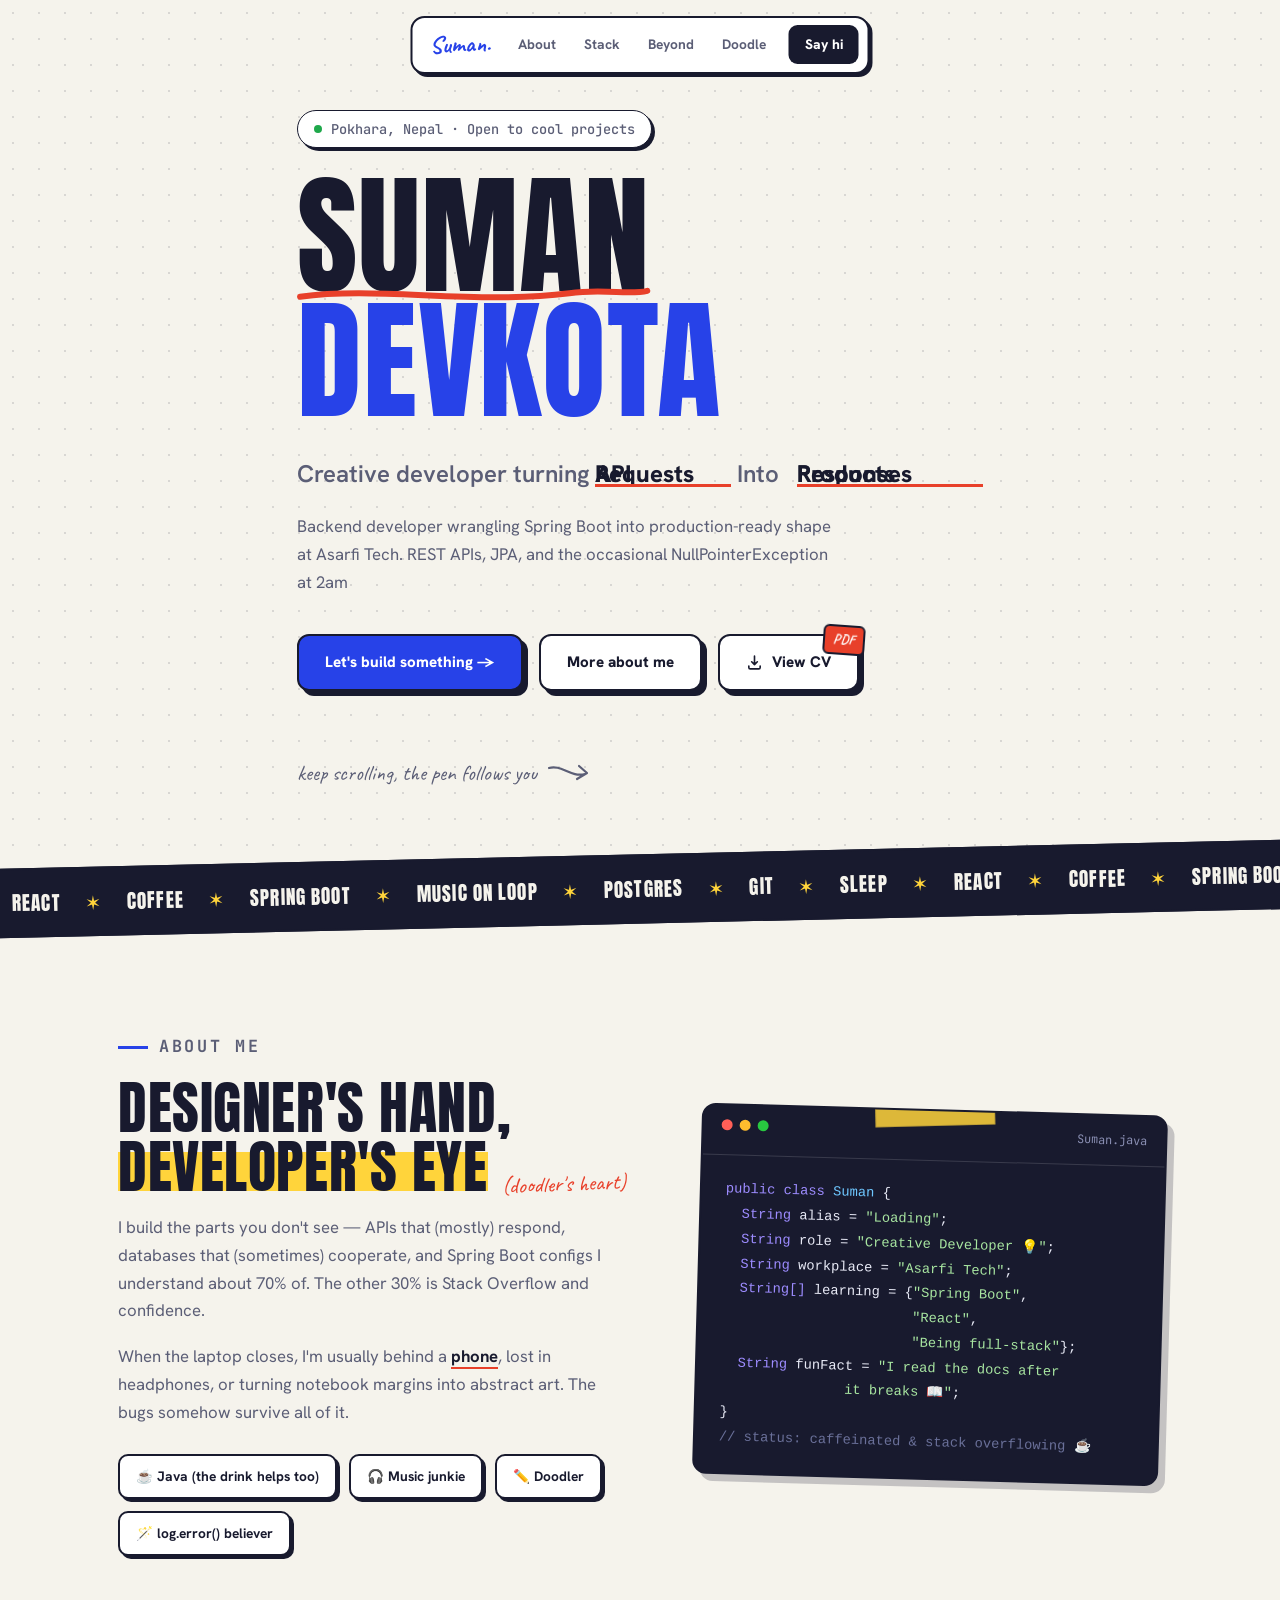
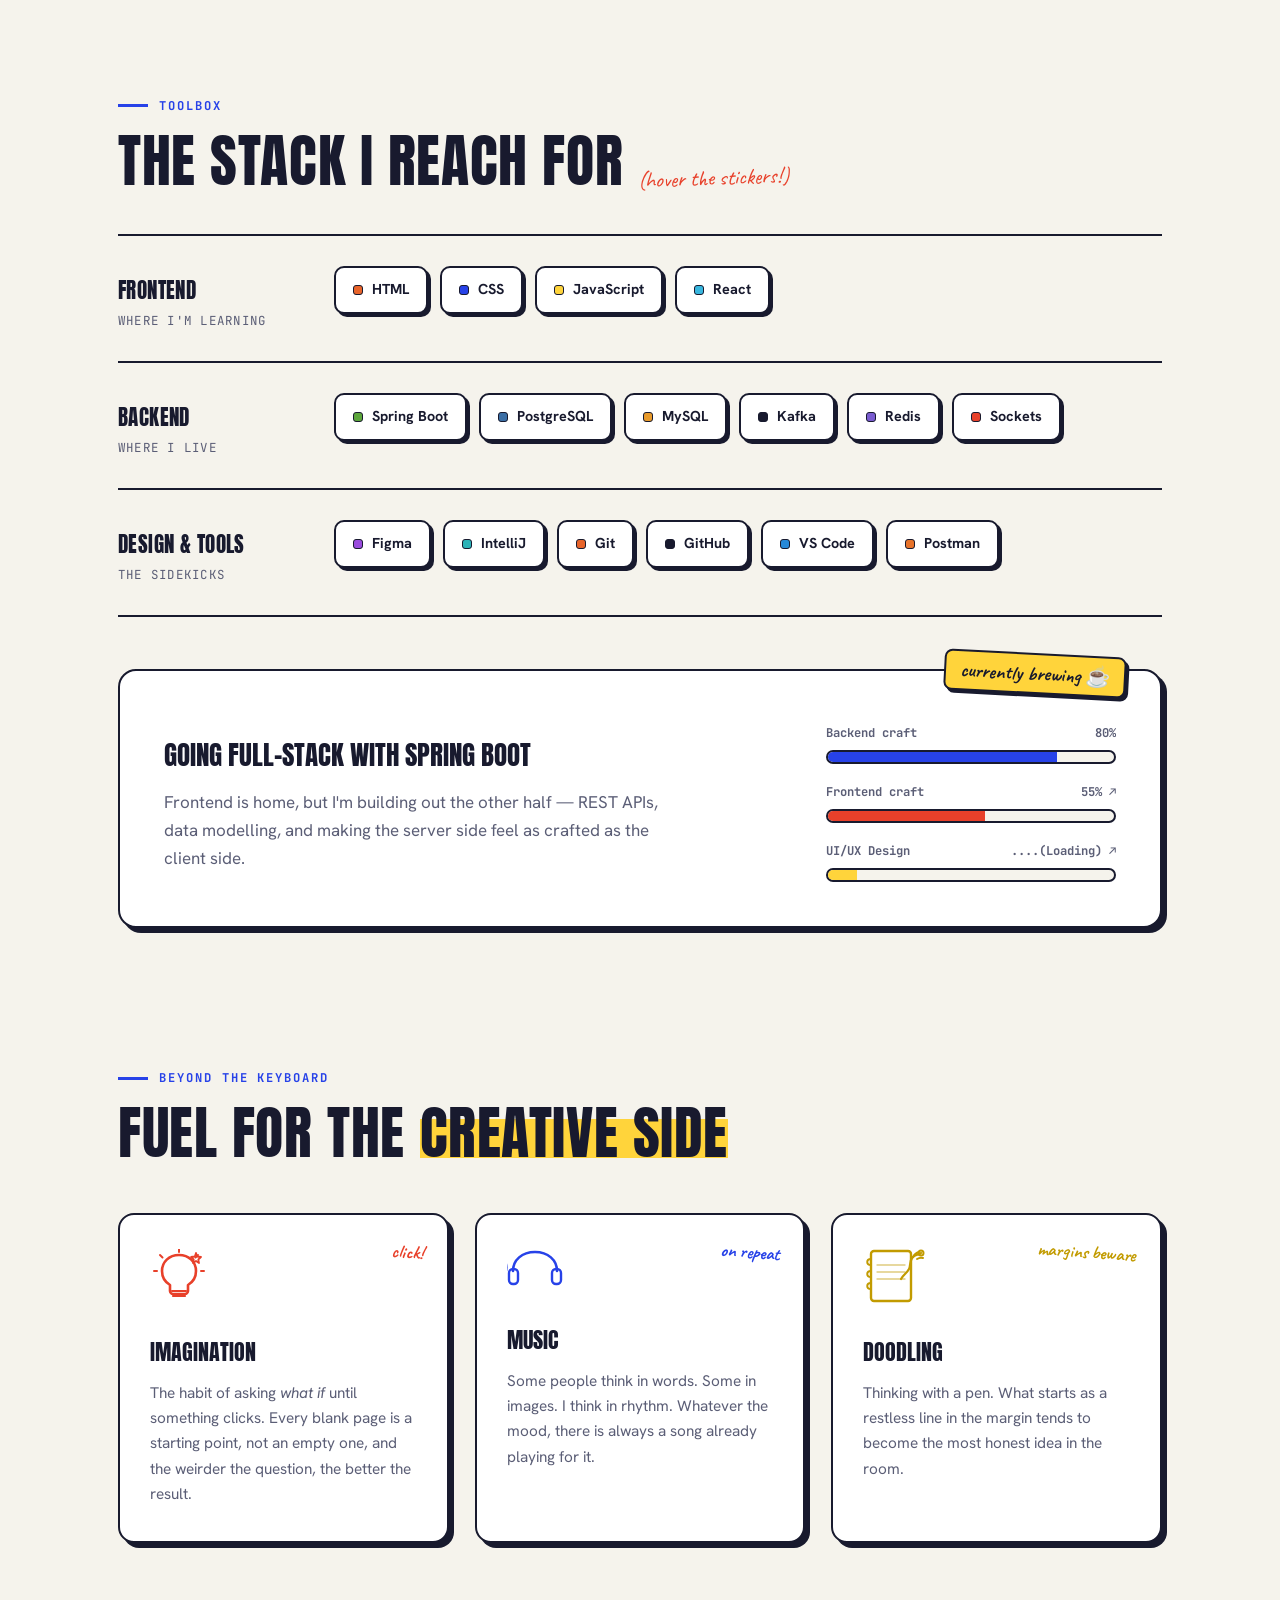
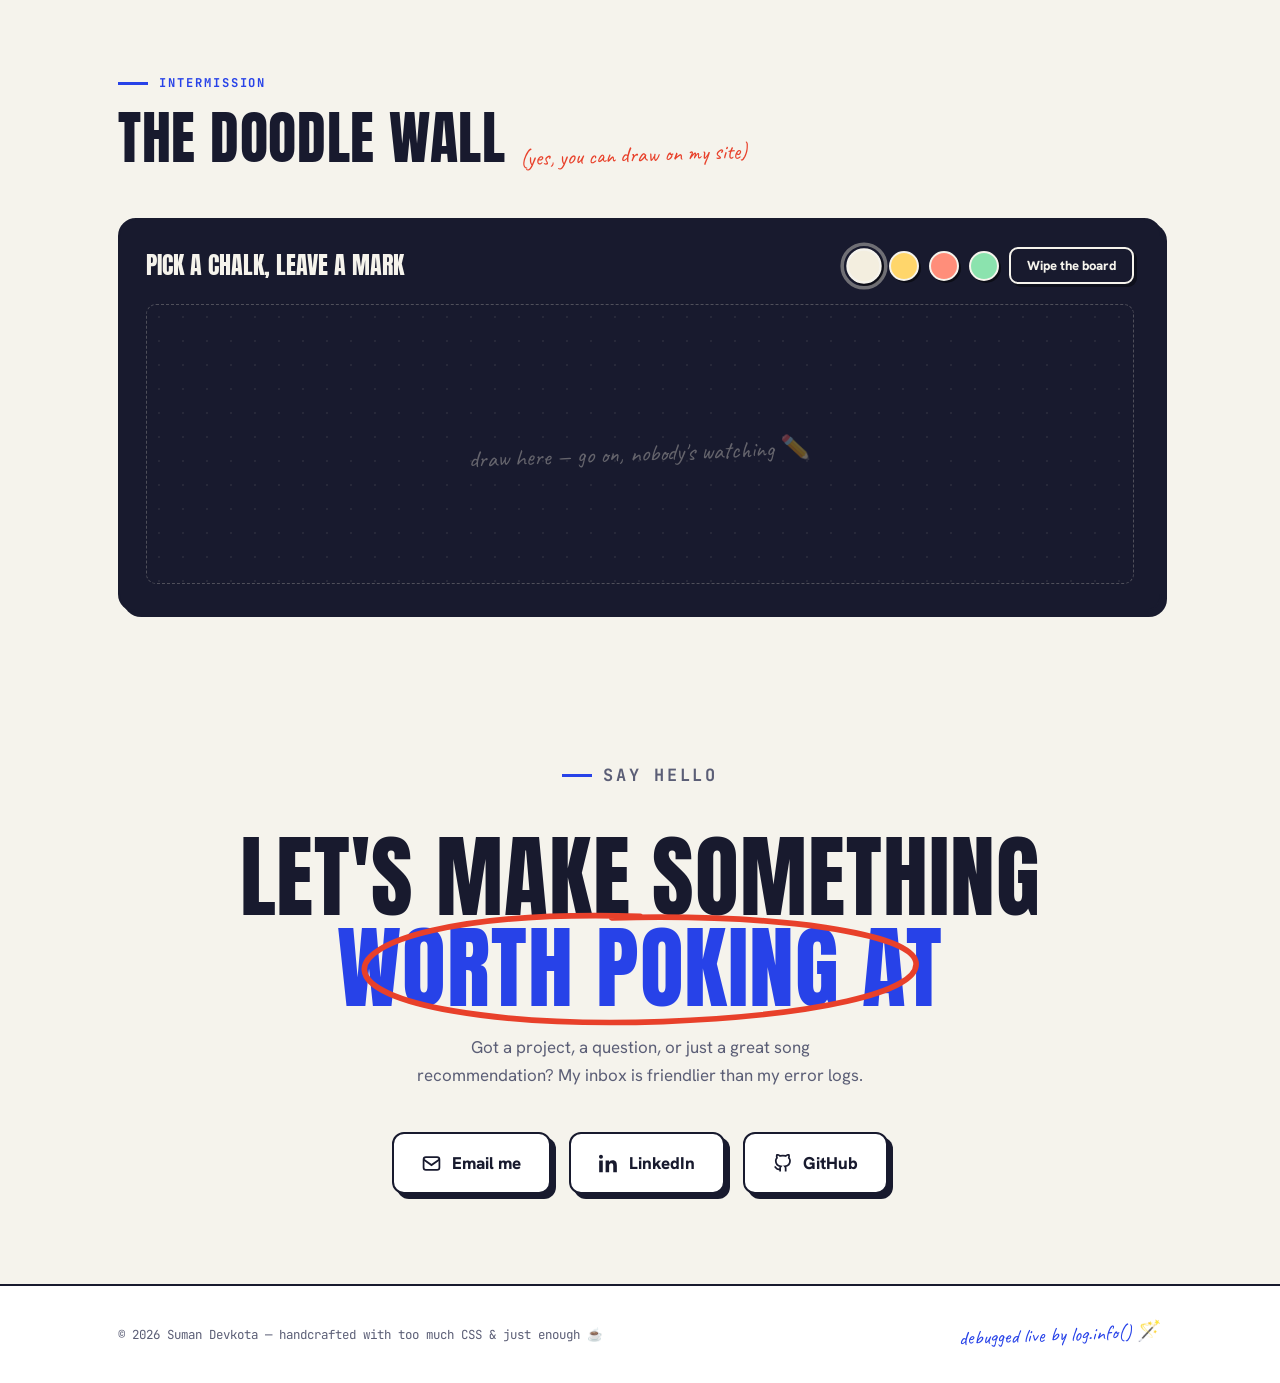
==== commit 058ba029: "portfolio updated" ====
--- a/index.html
+++ b/index.html
@@ -1,408 +1,855 @@
 <!DOCTYPE html>
 <html lang="en">
-  <head>
-    <!-- Google tag (gtag.js) -->
-<script async src="https://www.googletagmanager.com/gtag/js?id=G-Z9V4F63J3E"></script>
-<script>
-  window.dataLayer = window.dataLayer || [];
-  function gtag(){dataLayer.push(arguments);}
-  gtag('js', new Date());
-
-  gtag('config', 'G-Z9V4F63J3E');
-</script>
-  <meta charset="UTF-8" />
-  <meta http-equiv="X-UA-Compatible" content="IE=edge" />
-  <meta name="viewport" content="width=device-width, initial-scale=1.0" />
-  <meta name= "title" content=" Suman Devkota | Java & Spring Boot Backend Developer (Pokhara, Nepal)">
-  <meta name="description" content="Hire Suman Devkota, a skilled Java & Spring Boot backend developer in Pokhara, Nepal. Build secure and scalable web applications with his expertise. Contact now for top-notch development solutions!">
-  <meta name="keywords" content="Java developer Nepal, backend developer Nepal, Spring Boot developer Nepal, Java developer Pokhara, backend developer Pokhara, Java developer portfolio, Spring Boot developer portfolio, skilled Java developer">
-
-  <meta property="og:title" content="Spring-Boot Developer from Nepal">
-  <meta property="og:type" content="website"> 
-  <meta property="og:image" content="https://ibb.co/QN2Hz9Y">
-  <meta property="og:url" content="https://devkotasuman.com.np/">
+<head>
+<meta charset="UTF-8" />
+<meta name="viewport" content="width=device-width, initial-scale=1.0" />
+<title>Suman Devkota — Backend Developer</title>
+<meta name="description" content="Suman Devkota — Backend developer at Asarfi Tech, Spring Boot enthusiast, doodler at heart." />
+<link rel="preconnect" href="https://fonts.googleapis.com">
+<link rel="preconnect" href="https://fonts.gstatic.com" crossorigin>
+<link href="https://fonts.googleapis.com/css2?family=Anton&family=Hanken+Grotesk:wght@400;500;600;700;800&family=Caveat:wght@500;700&family=JetBrains+Mono:wght@400;500;700&display=swap" rel="stylesheet">
+<style>
+/* ============ TOKENS — stationery on a desk ============ */
+:root{
+  --paper:#F5F3EC;
+  --card:#FFFFFF;
+  --ink:#181A2E;        /* dark navy ink */
+  --muted:#5B5E76;
+  --pen:#2742E8;        /* ballpoint blue */
+  --red:#E8402A;        /* red correction pen */
+  --hi:#FFD43B;         /* highlighter */
+  --line:rgba(24,26,46,.16);
+  --disp:"Anton",sans-serif;
+  --body:"Hanken Grotesk",sans-serif;
+  --hand:"Caveat",cursive;
+  --mono:"JetBrains Mono",monospace;
+  --shadow:5px 5px 0 var(--ink);
+  --shadow-sm:3px 3px 0 var(--ink);
+  --w:1100px;
+}
+
+html, body {
+  overflow-x: hidden;
+}
+
+.marquee {
+  transform: rotate(-1.3deg);  /* remove scale(1.02) */
+}
+
+.cv-btn{position:relative}
+.cv-tag{
+  position:absolute;top:-11px;right:-8px;
+  font-family:var(--hand);font-size:.9rem;font-weight:700;
+  background:var(--red);color:#fff;
+  border:2px solid var(--ink);border-radius:6px;
+  padding:1px 8px;transform:rotate(4deg);
+  pointer-events:none;
+}
+
+*{margin:0;padding:0;box-sizing:border-box}
+html{scroll-behavior:smooth}
+body{
+  background:var(--paper);
+  color:var(--ink);
+  font-family:var(--body);
+  font-size:17px;line-height:1.65;
+  overflow-x:hidden;
+  -webkit-font-smoothing:antialiased;
+}
+/* dotted notebook grid */
+body::before{
+  content:"";position:fixed;inset:0;z-index:-1;
+  background-image:radial-gradient(rgba(24,26,46,.13) 1.1px,transparent 1.1px);
+  background-size:26px 26px;
+}
+::selection{background:var(--hi);color:var(--ink)}
+a{color:inherit;text-decoration:none}
+:focus-visible{outline:3px solid var(--pen);outline-offset:3px;border-radius:4px}
+
+/* ============ pen line down the margin (scroll-drawn) ============ */
+#pen-rail{position:fixed;left:30px;top:0;height:100vh;width:30px;z-index:5;pointer-events:none}
+#pen-rail svg{height:100%;width:100%}
+#pen-path{fill:none;stroke:var(--pen);stroke-width:2.5;stroke-linecap:round;opacity:.85}
+@media(max-width:1180px){#pen-rail{display:none}}
+
+/* ============ NAV ============ */
+nav{
+  position:fixed;top:16px;left:50%;transform:translateX(-50%);z-index:50;
+  display:flex;align-items:center;gap:2px;
+  padding:7px 9px;border-radius:14px;
+  background:var(--card);border:2px solid var(--ink);box-shadow:var(--shadow-sm);
+}
+nav .logo{
+  font-family:var(--hand);font-size:1.5rem;font-weight:700;color:var(--pen);
+  padding:0 12px 0 8px;transform:rotate(-2deg);
+}
+nav a.link{
+  font-size:.86rem;font-weight:700;color:var(--muted);
+  padding:8px 13px;border-radius:9px;transition:color .15s,background .15s;
+}
+nav a.link:hover{color:var(--ink);background:rgba(24,26,46,.06)}
+nav a.cta{
+  font-size:.86rem;font-weight:800;color:#fff;background:var(--ink);
+  padding:8px 16px;border-radius:9px;margin-left:8px;
+  transition:background .15s,transform .15s;
+}
+nav a.cta:hover{background:var(--pen);transform:translateY(-1px)}
+@media(max-width:640px){nav a.link{display:none}}
+
+/* ============ LAYOUT ============ */
+.wrap{max-width:var(--w);margin:0 auto;padding:0 28px}
+section{padding:110px 0}
+.eyebrow{
+  font-family:var(--mono);font-size:.76rem;letter-spacing:.16em;text-transform:uppercase;
+  color:var(--pen);display:flex;align-items:center;gap:11px;margin-bottom:16px;font-weight:700;
+}
+.eyebrow::before{content:"";width:30px;height:3px;background:var(--pen)}
+h2{
+  font-family:var(--disp);font-weight:400;text-transform:uppercase;
+  font-size:clamp(2.2rem,5vw,3.6rem);line-height:1.02;letter-spacing:.01em;
+  margin-bottom:18px;
+}
+.hand-note{font-family:var(--hand);font-size:1.4rem;color:var(--red);display:inline-block;transform:rotate(-2deg);text-transform:none;letter-spacing:0}
+
+/* highlighter swipe */
+.mark{
+  background-image:linear-gradient(var(--hi),var(--hi));
+  background-repeat:no-repeat;background-position:0 62%;background-size:0% 45%;
+  transition:background-size .8s cubic-bezier(.2,.8,.2,1) .2s;
+}
+.mark.in{background-size:100% 45%}
+
+/* reveal */
+.rv{opacity:0;transform:translateY(22px);transition:opacity .7s cubic-bezier(.2,.7,.2,1),transform .7s cubic-bezier(.2,.7,.2,1)}
+.rv.in{opacity:1;transform:none}
+.rv.d1{transition-delay:.08s}.rv.d2{transition-delay:.16s}.rv.d3{transition-delay:.24s}
+
+/* doodle draw-in (once, then still) */
+.doodle path{fill:none;stroke-linecap:round;stroke-linejoin:round}
+.draw path{stroke-dasharray:var(--len,400);stroke-dashoffset:var(--len,400)}
+.draw.in path{animation:draw 1s .3s cubic-bezier(.4,0,.2,1) forwards}
+@keyframes draw{to{stroke-dashoffset:0}}
+
+/* ============ HERO ============ */
+#hero{min-height:100svh;display:flex;flex-direction:column;justify-content:center;padding-top:110px;padding-bottom:0}
+.hero-hello{
+  font-family:var(--mono);font-size:.85rem;font-weight:500;color:var(--muted);
+  display:inline-flex;align-items:center;gap:9px;margin-bottom:26px;
+  border:1.5px solid var(--ink);background:var(--card);border-radius:999px;
+  padding:7px 16px;box-shadow:var(--shadow-sm);width:fit-content;
+}
+.hero-hello .dot{width:8px;height:8px;border-radius:50%;background:#1FA84B}
+h1{
+  font-family:var(--disp);font-weight:400;text-transform:uppercase;
+  font-size:clamp(3.4rem,11vw,8.2rem);line-height:.95;letter-spacing:.005em;
+}
+h1 .first{position:relative;display:inline-block}
+h1 .first .underline{position:absolute;left:-1%;bottom:-10px;width:102%;height:auto;overflow:visible}
+h1 .last{color:var(--pen)}
+/* "aka " annotation */
+.aka{
+  position:relative;display:inline-block;margin-left:18px;vertical-align:super;
+  font-family:var(--hand);font-size:clamp(1.4rem,3vw,2.1rem);font-weight:700;color:var(--red);
+  transform:rotate(-5deg);text-transform:none;letter-spacing:0;line-height:1;
+  white-space:nowrap;
+}
+.aka svg{position:absolute;left:-14%;top:-32%;width:128%;height:160%;overflow:visible}
+.role-line{
+  font-size:clamp(1.15rem,2.5vw,1.5rem);font-weight:600;color:var(--muted);
+  margin-top:30px;display:flex;flex-wrap:wrap;gap:.45ch;align-items:baseline;
+}
+.flipper{
+  display:inline-grid;height:1.4em;overflow:hidden;vertical-align:bottom;
+  color:var(--ink);font-weight:800;border-bottom:3px solid var(--red);
+}
+.flipper span{grid-area:1/1;transform:translateY(115%);opacity:0;transition:transform .5s cubic-bezier(.3,.9,.3,1),opacity .35s;white-space:nowrap}
+.flipper span.show{transform:translateY(0);opacity:1}
+.flipper span.out{transform:translateY(-115%);opacity:0}
+.hero-sub{max-width:540px;margin-top:20px;color:var(--muted);font-size:1.05rem}
+.hero-sub b{color:var(--ink)}
+.hero-actions{display:flex;gap:16px;margin-top:38px;flex-wrap:wrap}
+.btn{
+  display:inline-flex;align-items:center;gap:9px;
+  font-weight:800;font-size:.95rem;padding:14px 26px;border-radius:12px;
+  border:2px solid var(--ink);box-shadow:var(--shadow);
+  transition:transform .15s,box-shadow .15s,background .15s;
+}
+.btn:hover{transform:translate(2px,2px);box-shadow:3px 3px 0 var(--ink)}
+.btn:active{transform:translate(5px,5px);box-shadow:0 0 0 var(--ink)}
+.btn-primary{background:var(--pen);color:#fff}
+.btn-primary:hover{background:#1B33CC}
+.btn-ghost{background:var(--card);color:var(--ink)}
+.scroll-hint{
+  margin-top:64px;font-family:var(--hand);font-size:1.35rem;color:var(--muted);
+  display:flex;align-items:center;gap:10px;transform:rotate(-1deg);
+}
+
+/* ============ MARQUEE — tape strip ============ */
+.marquee{
+  background:var(--ink);color:var(--paper);
+  padding:16px 0;overflow:hidden;white-space:nowrap;
+  transform:rotate(-1.3deg) scale(1.02);margin-top:64px;
+  border-top:2px solid var(--ink);border-bottom:2px solid var(--ink);
+}
+.marquee-track{display:inline-flex;animation:scroll 30s linear infinite}
+.marquee:hover .marquee-track{animation-play-state:paused}
+.marquee span{
+  font-family:var(--disp);font-size:1.2rem;letter-spacing:.05em;padding:0 24px;text-transform:uppercase;
+}
+.marquee .sep{color:var(--hi);padding:0}
+@keyframes scroll{to{transform:translateX(-50%)}}
+
+/* ============ ABOUT ============ */
+.about-grid{display:grid;grid-template-columns:1.05fr .95fr;gap:64px;align-items:center}
+@media(max-width:880px){.about-grid{grid-template-columns:1fr;gap:48px}}
+.about-copy p{color:var(--muted);margin-bottom:18px;font-size:1.05rem}
+.about-copy p b{color:var(--ink)}
+.u-pen{border-bottom:2.5px solid var(--pen);font-weight:700;color:var(--ink)}
+.u-red{border-bottom:2.5px solid var(--red);font-weight:700;color:var(--ink)}
+.fact-tags{display:flex;flex-wrap:wrap;gap:12px;margin-top:28px}
+.fact-tags span{
+  font-weight:700;font-size:.86rem;padding:9px 16px;border-radius:10px;
+  border:2px solid var(--ink);background:var(--card);box-shadow:var(--shadow-sm);
+  transition:transform .15s,box-shadow .15s;cursor:default;
+}
+.fact-tags span:hover{transform:translate(1px,1px) rotate(-1.5deg);box-shadow:2px 2px 0 var(--ink)}
+
+.code-card{
+  position:relative;background:var(--ink);color:#E8EAF6;
+  border:2px solid var(--ink);border-radius:14px;
+  font-family:var(--mono);font-size:.86rem;line-height:1.8;
+  box-shadow:7px 7px 0 rgba(24,26,46,.22);
+  transform:rotate(1.6deg);transition:transform .35s cubic-bezier(.3,1.3,.5,1);
+    max-width: 100%;          /* add this */
+  overflow: hidden;  
+}
+.code-card:hover{transform:rotate(0deg)}
+.tape{
+  position:absolute;top:-15px;left:50%;width:120px;height:30px;
+  transform:translateX(-50%) rotate(-3deg);
+  background:rgba(255,212,59,.85);border:1px solid rgba(24,26,46,.18);
+}
+.code-head{display:flex;gap:7px;padding:14px 18px;border-bottom:1px solid rgba(255,255,255,.14)}
+.code-head i{width:11px;height:11px;border-radius:50%;display:block}
+.code-head i:nth-child(1){background:#FF5F57}.code-head i:nth-child(2){background:#FEBC2E}.code-head i:nth-child(3){background:#28C840}
+.code-head em{font-style:normal;color:#8A8FB3;font-size:.74rem;margin-left:auto}
+.code-body{padding:22px 24px;overflow-x:auto}
+.tk-k{color:#9D8CFF}.tk-v{color:#6EC7FF}.tk-s{color:#A8E6A1}.tk-c{color:#6A7099}.tk-p{color:#E8EAF6}
+
+/* ============ STACK ============ */
+.stack-row{
+  display:grid;grid-template-columns:190px 1fr;gap:26px;align-items:start;
+  padding:30px 0;border-top:2px solid var(--ink);
+}
+.stack-row:last-of-type{border-bottom:2px solid var(--ink)}
+@media(max-width:700px){.stack-row{grid-template-columns:1fr;gap:14px}}
+.stack-label{font-family:var(--mono);font-size:.78rem;letter-spacing:.1em;text-transform:uppercase;color:var(--muted);padding-top:8px}
+.stack-label b{display:block;font-family:var(--disp);font-weight:400;font-size:1.3rem;color:var(--ink);letter-spacing:.02em;margin-bottom:2px}
+.chips{display:flex;flex-wrap:wrap;gap:12px}
+.chip{
+  position:relative;display:inline-flex;align-items:center;gap:9px;
+  padding:10px 17px;border-radius:10px;border:2px solid var(--ink);
+  background:var(--card);font-weight:700;font-size:.9rem;cursor:default;
+  box-shadow:var(--shadow-sm);
+  transition:transform .15s,box-shadow .15s,background .15s;
+}
+.chip i{width:10px;height:10px;border-radius:3px;background:var(--c,var(--pen));border:1.5px solid var(--ink)}
+.chip:hover{transform:translate(1px,1px) rotate(-1deg);box-shadow:1px 1px 0 var(--ink);background:#FFFDF4}
+.chip .lvl{
+  position:absolute;top:-32px;left:50%;transform:translateX(-50%) scale(.85) rotate(-3deg);
+  font-family:var(--hand);font-size:1.1rem;font-weight:700;color:#fff;background:var(--red);
+  padding:1px 12px;border-radius:6px;opacity:0;pointer-events:none;white-space:nowrap;
+  transition:opacity .2s,transform .2s;z-index:2;
+}
+.chip:hover .lvl{opacity:1;transform:translateX(-50%) scale(1) rotate(-3deg)}
+
+/* ============ NOW ============ */
+.now-card{
+  margin-top:52px;border:2px solid var(--ink);border-radius:18px;background:var(--card);
+  box-shadow:var(--shadow);padding:44px; padding-top: 52px;  
+  display:grid;grid-template-columns:1fr auto;gap:36px;align-items:center;position:relative; 
+}
+@media(max-width:760px) {
+  .now-card {
+    grid-template-columns: 1fr;
+    padding: 24px 20px;
+    gap: 24px;
+  }
+
+  .now-bars {
+    min-width: unset;
+    width: 100%;
+  }
+
+  .bar .track {
+    width: 100%;
+  }
+
+  .bar label {
+    font-size: .72rem;
+  }
+}
+.now-card h3{font-family:var(--disp);font-weight:400;text-transform:uppercase;font-size:1.7rem;margin-bottom:10px}
+.now-card>div>p{color:var(--muted);max-width:500px}
+.now-bars{display:grid;gap:18px;min-width:290px; overflow:hidden}
+.bar label{display:flex;justify-content:space-between;font-family:var(--mono);font-size:.76rem;font-weight:700;color:var(--muted);margin-bottom:7px}
+.bar .track{height:14px;border-radius:8px;border:2px solid var(--ink);background:var(--paper);overflow:hidden}
+.bar .fill{height:100%;width:0;background:var(--pen);transition:width 1.3s cubic-bezier(.2,.8,.2,1)}
+.bar:nth-child(2) .fill{background:var(--red)}
+.bar:nth-child(3) .fill{background:var(--hi)}
+.bar.in .fill{width:var(--p)}
+.now-stamp{
+  position:absolute;top:-18px;right:34px;font-family:var(--hand);font-size:1.25rem;font-weight:700;
+  color:var(--ink);background:var(--hi);border:2px solid var(--ink);border-radius:8px;
+  padding:2px 14px;transform:rotate(3deg);box-shadow:var(--shadow-sm);
+}
+
+/* ============ BEYOND ============ */
+.beyond-grid{display:grid;grid-template-columns:repeat(3,1fr);gap:26px;margin-top:50px}
+@media(max-width:880px){.beyond-grid{grid-template-columns:1fr;max-width:520px}}
+@media(max-width:880px) {
+  .about-grid > div:last-child {
+    overflow: hidden;
+    padding: 8px;           /* gives box-shadow room to breathe */
+  }
+}
+.bcard{
+  border:2px solid var(--ink);border-radius:16px;padding:34px 30px;background:var(--card);
+  box-shadow:var(--shadow);position:relative;
+  transform:rotate(var(--tilt,0deg));
+  transition:transform .3s cubic-bezier(.3,1.3,.5,1),box-shadow .3s;
+}
+.bcard:hover{transform:rotate(0deg) translateY(-5px);box-shadow:8px 10px 0 var(--ink)}
+.bcard .icon{margin-bottom:20px}
+.bcard h3{font-family:var(--disp);font-weight:400;text-transform:uppercase;font-size:1.35rem;margin-bottom:10px}
+.bcard p{color:var(--muted);font-size:.96rem}
+.bcard .tag{position:absolute;top:22px;right:24px;font-family:var(--hand);font-size:1.15rem;font-weight:700;color:var(--c);transform:rotate(4deg)}
+
+/* ============ DOODLE WALL ============ */
+.wall {
+  margin-top: 50px;
+  border: 2px solid var(--ink);
+  border-radius: 18px;
+  background: var(--ink);
+  box-shadow: var(--shadow);
+  padding: 26px;
+  position: relative;
+}
+.wall-head {
+  display: flex;
+  align-items: center;
+  justify-content: space-between;
+  flex-wrap: wrap;
+  gap: 14px;
+  margin-bottom: 18px;
+}
+.wall-head h3 {
+  font-family: var(--disp);
+  font-weight: 400;
+  text-transform: uppercase;
+  font-size: 1.5rem;
+  color: var(--paper);
+}
+.wall-tools {
+  display: flex;
+  align-items: center;
+  gap: 10px;
+}
+.swatch {
+  width: 30px;
+  height: 30px;
+  border-radius: 50%;
+  border: 2px solid var(--paper);
+  cursor: pointer;
+  transition: transform .15s;
+  box-shadow: 2px 2px 0 rgba(0,0,0,.5);
+  background: none;
+}
+.swatch:hover { transform: scale(1.12); }
+.swatch.on {
+  transform: scale(1.18);
+  outline: 3px solid rgba(243,238,223,.4);
+  outline-offset: 2px;
+}
+.wall-clear {
+  font-family: var(--body);
+  font-weight: 800;
+  font-size: .82rem;
+  padding: 8px 16px;
+  border-radius: 9px;
+  border: 2px solid var(--paper);
+  background: transparent;
+  color: var(--paper);
+  box-shadow: 3px 3px 0 rgba(0,0,0,.4);
+  cursor: pointer;
+  transition: transform .15s, box-shadow .15s;
+}
+.wall-clear:hover {
+  transform: translate(2px, 2px);
+  box-shadow: 1px 1px 0 rgba(0,0,0,.5);
+}
+#wall-canvas {
+  display: block;
+  width: 100%;
+  height: 280px;
+  border-radius: 10px;
+  border: 1.5px dashed rgba(243,238,223,.25);
+  cursor: crosshair;
+  touch-action: none;
+  background-image: radial-gradient(rgba(243,238,223,.07) 1px, transparent 1px);
+  background-size: 24px 24px;
+}
+.wall-hint {
+  position: absolute;
+  left: 50%;
+  top: 60%;
+  transform: translate(-50%, -50%) rotate(-2deg);
+  font-family: var(--hand);
+  font-size: 1.5rem;
+  color: rgba(243,238,223,.35);
+  pointer-events: none;
+  transition: opacity .4s;
+  white-space: nowrap;
+}
+.wall.used .wall-hint { opacity: 0; }
+
+/* ============ CONTACT ============ */
+#contact{padding-bottom:90px}
+.contact-box{text-align:center}
+.contact-box h2{font-size:clamp(2.8rem,7vw,5.6rem)}
+.contact-box h2 .circ{position:relative;display:inline-block;color:var(--pen)}
+.contact-box h2 .circ svg{position:absolute;width:116%;height:140%;left:-8%;top:-20%;overflow:visible}
+.contact-box>p{color:var(--muted);max-width:460px;margin:20px auto 42px;font-size:1.06rem}
+.contact-links{display:flex;justify-content:center;gap:18px;flex-wrap:wrap}
+.clink{
+  display:inline-flex;align-items:center;gap:11px;font-weight:800;
+  padding:15px 28px;border-radius:12px;border:2px solid var(--ink);
+  background:var(--card);box-shadow:var(--shadow);
+  transition:transform .15s,box-shadow .15s,background .15s;
+}
+.clink svg{width:19px;height:19px}
+.clink:hover{transform:translate(2px,2px);box-shadow:3px 3px 0 var(--ink);background:var(--bg-h,#fff)}
+.clink.em{--bg-h:#FFF6D6}.clink.li{--bg-h:#E4ECFF}.clink.ig{--bg-h:#FFE4EA}
+
+footer{border-top:2px solid var(--ink);padding:32px 0;background:var(--card)}
+footer .wrap{display:flex;justify-content:space-between;align-items:center;flex-wrap:wrap;gap:14px}
+footer p{font-family:var(--mono);font-size:.78rem;color:var(--muted)}
+footer .hand-note{font-size:1.25rem;color:var(--pen)}
+
+@media(prefers-reduced-motion:reduce){
+  *,*::before,*::after{animation-duration:.001s!important;transition-duration:.001s!important;scroll-behavior:auto!important}
+  .rv{opacity:1;transform:none}
+  .draw path{stroke-dashoffset:0!important}
+  .bar .fill{width:var(--p)}
+  .mark{background-size:100% 45%}
+}
+</style>
 </head>
-
-
-    <link rel="stylesheet" href="style.css" />
-    <link rel="stylesheet" href="mediaqueries.css" />
-    <link rel="canonical" href="https://devkotasuman.com.np/">
-<title>Suman Devkota's Portfolio</title>
-  </head>
-  <body>
-    <nav id="desktop-nav">
-      <div class="logo">Suman Devkota</div>
-      <div>
-        <ul class="nav-links">
-          <li><a href="#about">About</a></li>
-          <li><a href="#experience">Experience</a></li>
-          <li><a href="#projects">Projects</a></li>
-          <li><a href="#contact">Contact</a></li>
-        </ul>
-      </div>
-    </nav>
-    <nav id="hamburger-nav">
-      <div class="logo">Suman Devkota</div>
-      <div class="hamburger-menu">
-        <div class="hamburger-icon" onclick="toggleMenu()">
-          <span></span>
-          <span></span>
-          <span></span>
-        </div>
-        <div class="menu-links">
-          <li><a href="#about" onclick="toggleMenu()">About</a></li>
-          <li><a href="#experience" onclick="toggleMenu()">Experience</a></li>
-          <li><a href="#projects" onclick="toggleMenu()">Projects</a></li>
-          <li><a href="#contact" onclick="toggleMenu()">Contact</a></li>
+<body>
+
+<!-- pen line that draws as you scroll -->
+<div id="pen-rail" aria-hidden="true">
+  <svg viewBox="0 0 30 1200" preserveAspectRatio="none">
+    <path id="pen-path" d="M15 0 C 24 70, 7 140, 15 210 C 23 280, 7 350, 15 420 C 23 490, 7 560, 15 630 C 23 700, 7 770, 15 840 C 23 910, 7 980, 15 1050 C 21 1110, 10 1160, 15 1200"/>
+  </svg>
+</div>
+
+<nav aria-label="Main">
+  <a class="logo" href="#hero" aria-label="Home">Suman.</a>
+  <a class="link" href="#about">About</a>
+  <a class="link" href="#stack">Stack</a>
+  <a class="link" href="#beyond">Beyond</a>
+  <a class="link" href="#wall-section">Doodle</a>
+  <a class="cta" href="#contact">Say hi</a>
+</nav>
+
+<!-- ============ HERO ============ -->
+<header id="hero">
+  <div class="wrap">
+    <p class="hero-hello rv"><span class="dot"></span>Pokhara, Nepal · Open to cool projects</p>
+    <h1 class="rv d1">
+      <span class="first">Suman
+        <svg class="underline doodle draw" viewBox="0 0 300 24" aria-hidden="true">
+          <path d="M5 14 C 70 5, 150 21, 230 11 C 260 7, 280 13, 295 9" stroke="#E8402A" stroke-width="5"/>
+        </svg>
+      </span><br>
+      <span class="last">Devkota</span><span class="aka">
+        <svg class="doodle draw" viewBox="0 0 160 60" aria-hidden="true">
+          <path d="M80 6 C 28 4, 6 16, 7 30 C 8 47, 46 56, 86 54 C 126 52, 154 43, 152 28 C 150 13, 116 5, 70 7" stroke="#E8402A" stroke-width="3"/>
+        </svg>
+      </span>
+    </h1>
+    <p class="role-line rv d2">Creative developer turning <span class="flipper">
+        <span class="show">Requests</span>
+        <span>API</span>
+        <span>Playgrounds</span>
+        <span>Chaos</span>
+      </span> Into &nbsp;
+      <span class="flipper">
+        <span class="show">Responses</span>
+        <span>Products</span>
+        <span>Structured JSON</span>
+        <span>Nightmares</span>
+      </span>
+    </p>
+    <p class="hero-sub rv d2">Backend developer wrangling Spring Boot into production-ready shape at Asarfi Tech. REST APIs, JPA, and the occasional NullPointerException at 2am</p>
+    <div class="hero-actions rv d3">
+      <a class="btn btn-primary" href="#contact">Let's build something →</a>
+      <a class="btn btn-ghost" href="#about">More about me</a>
+      <a class="btn btn-ghost cv-btn" href="assets/mycv.pdf" target="_blank" rel="noopener">
+    <svg width="17" height="17" viewBox="0 0 24 24" fill="none" stroke="currentColor" stroke-width="2.3" stroke-linecap="round" stroke-linejoin="round" aria-hidden="true"><path d="M12 3v12M8 11l4 4 4-4M4 17v2a2 2 0 002 2h12a2 2 0 002-2v-2"/></svg>
+    View CV
+    <span class="cv-tag">PDF</span>
+  </a>
+    </div>
+    <p class="scroll-hint rv d3" aria-hidden="true">
+      keep scrolling, the pen follows you
+      <svg class="doodle draw" width="46" height="26" viewBox="0 0 46 26"><path d="M2 8 C 14 4, 24 18, 38 14 M32 6 L 40 13 L 30 19" stroke="#5B5E76" stroke-width="2.2"/></svg>
+    </p>
+  </div>
+
+  <div class="marquee" aria-hidden="true">
+    <div class="marquee-track" id="marquee-track">
+      <span>React</span><span class="sep">✶</span>
+      <span>Coffee</span><span class="sep">✶</span>
+      <span>Spring Boot</span><span class="sep">✶</span>
+      <span>Music on loop</span><span class="sep">✶</span>
+      <span>Postgres</span><span class="sep">✶</span>
+      <span>Git</span><span class="sep">✶</span>
+      <span>Sleep</span><span class="sep">✶</span>
+    </div>
+  </div>
+</header>
+
+<!-- ============ ABOUT ============ -->
+<section id="about">
+  <div class="wrap">
+    <div class="about-grid">
+      <div class="about-copy">
+        <p class="eyebrow rv">About me</p>
+        <h2 class="rv">Designer's hand,<br><span class="mark">developer's eye</span> <span class="hand-note">(doodler's heart)</span></h2>
+        <p class="rv d1">I build the parts you don't see — APIs that (mostly) respond, databases that (sometimes) cooperate, and Spring Boot configs I understand about 70% of. The other 30% is Stack Overflow and confidence.</p>
+        <p class="rv d2">When the laptop closes, I'm usually behind a <span class="u-red">phone</span>, lost in headphones, or turning notebook margins into abstract art. The bugs somehow survive all of it.</p>
+        <div class="fact-tags rv d3">
+          <span>☕ Java (the drink helps too)</span>
+          <span>🎧 Music junkie</span>
+          <span>✏️ Doodler</span>
+          <span>🪄 log.error() believer</span>
         </div>
       </div>
-    </nav>
-    <section id="profile">
-      <div class="section__pic-container" style="padding-right: 10vw;">
-        <img  src="./assets/profile-pic.png" alt="Suman Devkota profile picture" />
-      </div>
-      <div class="section__text">
-      <img class="section__pic-container2" src="https://readme-typing-svg.herokuapp.com/?font=Righteous&size=45&center=true&vCenter=true&width=500&color=000000&height=70&duration=4000&lines=Hi+There!+👋;+I'm+Suman+Devkota!;" alt="I'm Suman Devkota" />
-        
-        <h1 class="section__text__p2">Backend Developer</h1>
-        <div class="btn-container">
-          <button
-            class="btn btn-color-2"
-            onclick="window.open('./assets/mycv.pdf', '_blank')"
-          >
-            Download CV
-          </button>
-          <button class="btn btn-color-1" onclick="location.href='./#contact'">
-            Contact Info
-          </button>
-        </div>
-        <div id="socials-container">
-          <img
-            src="./assets/linkedin.png"
-            alt="My LinkedIn profile"
-            class="icon"
-            onclick="window.open('https://www.linkedin.com/in/suman-devkota75/', '_blank')"
-          />
-            <img src="./assets/github.png" 
-            alt="My Github profile" 
-            class="icon" 
-            onclick="window.open('https://github.com/Suman8175', '_blank')" />
-
+      <div class="rv d2">
+        <div class="code-card">
+          <span class="tape" aria-hidden="true"></span>
+          <div class="code-head"><i></i><i></i><i></i><em>Suman.java</em></div>
+        <pre class="code-body"><code><span class="tk-k">public class</span> <span class="tk-v">Suman</span> <span class="tk-p">{</span>
+  <span class="tk-k">String</span> <span class="tk-p">alias =</span> <span class="tk-s">"Loading"</span><span class="tk-p">;</span>
+  <span class="tk-k">String</span> <span class="tk-p">role =</span> <span class="tk-s">"Creative Developer 💡"</span><span class="tk-p">;</span>
+  <span class="tk-k">String</span> <span class="tk-p">workplace =</span> <span class="tk-s">"Asarfi Tech"</span><span class="tk-p">;</span>
+  <span class="tk-k">String[]</span> <span class="tk-p">learning = {</span><span class="tk-s">"Spring Boot"</span><span class="tk-p">,</span>
+                       <span class="tk-s">"React"</span><span class="tk-p">,</span>
+                       <span class="tk-s">"Being full-stack"</span><span class="tk-p">};</span>
+  <span class="tk-k">String</span> <span class="tk-p">funFact =</span> <span class="tk-s">"I read the docs after</span>
+               <span class="tk-s">it breaks 📖"</span><span class="tk-p">;</span>
+<span class="tk-p">}</span>
+<span class="tk-c">// status: caffeinated &amp; stack overflowing ☕</span></code></pre>
         </div>
       </div>
-    </section>
-    <section id="about">
-      <p class="section__text__p1">Get To Know More</p>
-      <h2 class="title">About Me</h2>
-      <div class="section-container">
-        <div class="section__pic-container">
-          <img
-            src="./assets/about-pic.jpg"
-            alt="Profile picture"
-            class="about-pic"
-          />
-        </div>
-        <div class="about-details-container">
-          <div class="about-containers">
-            <div class="details-container">
-              <img
-                src="./assets/experience.png"
-                alt="Experience icon"
-                class="icon"
-              />
-              <h3>Experience</h3>
-              <p>1+ years <br />Backend Development</p>
-              <p>&</p>
-              <p>Frontend Development</p>
-            </div>
-            <div class="details-container">
-              <img
-                src="./assets/education.png"
-                alt="Education icon"
-                class="icon"
-              />
-              <h3>Education</h3>
-              <p>B.C.A </br> Bachelors Of Computer Application</p>
-            </div>
-          </div>
-          <div class="text-container">
-            <p>
-              Hi there! I'm Suman Devkota, a passionate Java and Spring Boot backend developer based in Nepal. Currently, I'm pursuing a Bachelor of Computer Applications (BCA) program at <a class="link-add" href="https://lagrandee.edu.np/" target="_blank">LA Grandee International College</a> , honing my programming skills and theoretical foundation. My fascination with <a class="link-add" href="https://www.java.com/en/" target="_blank">Java</a> development began , and I'm constantly striving to expand my knowledge and tackle new challenges.  Explore my <a  class="link-add" href="#projects">Projects</a>
-              section to see some of the applications I've built, and feel free to reach out through the <a class="link-add" href="#contact">Contact</a>
-              section if you have any questions or interesting project ideas!
-            </p>
-          </div>
+    </div>
+  </div>
+</section>
+
+<!-- ============ STACK ============ -->
+<section id="stack" style="padding-top:30px">
+  <div class="wrap">
+    <p class="eyebrow rv">Toolbox</p>
+    <h2 class="rv">The stack I reach for <span class="hand-note">(hover the stickers!)</span></h2>
+    <div style="margin-top:44px">
+      <div class="stack-row rv">
+        <div class="stack-label"><b>Frontend</b>where I'm learning</div>
+        <div class="chips">
+          <span class="chip" style="--c:#E8642A"><i></i>HTML<span class="lvl">old friend</span></span>
+          <span class="chip" style="--c:#2742E8"><i></i>CSS<span class="lvl">my paintbrush</span></span>
+          <span class="chip" style="--c:#FFD43B"><i></i>JavaScript<span class="lvl">daily driver</span></span>
+          <span class="chip" style="--c:#37B6DE"><i></i>React<span class="lvl">home turf</span></span>
+
         </div>
       </div>
-      <img
-        src="./assets/arrow.png"
-        alt="Arrow icon"
-        class="icon arrow"
-        onclick="location.href='./#experience'"
-      />
-    </section>
-    <section id="experience">
-      <p class="section__text__p1">Explore My</p>
-      <h2 class="title">Experience</h2>
-      <div class="experience-details-container">
-        <div class="about-containers">
-          <div class="details-container">
-            <h2 class="experience-sub-title">Frontend Development</h2>
-            <div class="article-container">
-              <article>
-                <img
-                  src="./assets/checkmark.png"
-                  alt="Experience icon"
-                  class="icon"
-                />
-                <div>
-                  <h3>HTML</h3>
-                  <p>Experienced</p>
-                </div>
-              </article>
-              <article>
-                <img
-                  src="./assets/checkmark.png"
-                  alt="Experience icon"
-                  class="icon"
-                />
-                <div>
-                  <h3>Flutter</h3>
-                  <p>Basic</p>
-                </div>
-              </article>
-              
-              <article>
-                <img
-                  src="./assets/checkmark.png"
-                  alt="Experience icon"
-                  class="icon"
-                />
-                <div>
-                  <h3>JavaScript</h3>
-                  <p>Basic</p>
-                </div>
-              </article>
-              
-            </div>
-          </div>
-          <div class="details-container">
-            <h2 class="experience-sub-title">Backend Development</h2>
-            <div class="article-container">
-              <article>
-                <img
-                  src="./assets/checkmark.png"
-                  alt="Experience icon"
-                  class="icon"
-                />
-                <div>
-                  <h3>SQL SERVER</h3>
-                  <p>Intermediate</p>
-                </div>
-              </article>
-              <article>
-                <img
-                  src="./assets/checkmark.png"
-                  alt="Experience icon"
-                  class="icon"
-                />
-                <div>
-                  <h3>JAVA</h3>
-                  <p>Intermediate</p>
-                </div>
-              </article>
-              <article>
-                <img
-                  src="./assets/checkmark.png"
-                  alt="Experience icon"
-                  class="icon"
-                />
-                <div>
-                  <h3>Spring Boot</h3>
-                  <p>Intermediate</p>
-                </div>
-              </article>
-              <article>
-                <img
-                  src="./assets/checkmark.png"
-                  alt="Experience icon"
-                  class="icon"
-                />
-                <div>
-                  <h3>PHP</h3>
-                  <p>Intermediate</p>
-                </div>
-              </article>
-            </div>
-          </div>
-          
-        </div>
-        <div class="details-container">
-          <h2 class="experience-sub-title">Extra Skills</h2>
-          <div class="article-container">
-            <article>
-              <img
-                src="./assets/checkmark.png"
-                alt="Experience icon"
-                class="icon"
-              />
-              <div>
-                <h3>Postman</h3>
-                <p>Intermediate</p>
-              </div>
-            </article>
-            <article>
-              <img
-                src="./assets/checkmark.png"
-                alt="Experience icon"
-                class="icon"
-              />
-              <div>
-                <h3>Github</h3>
-                <p>Intermediate</p>
-              </div>
-            </article>
-            <article>
-              <img
-                src="./assets/checkmark.png"
-                alt="Experience icon"
-                class="icon"
-              />
-              <div>
-                <h3>Communication Skills</h3>
-                <p>Intermediate</p>
-              </div>
-            </article>
-            <article>
-              <img
-                src="./assets/checkmark.png"
-                alt="Experience icon"
-                class="icon"
-              />
-              <div>
-                <h3>Git</h3>
-                <p>Intermediate</p>
-              </div>
-            </article>
-          </div>
+      <div class="stack-row rv">
+        <div class="stack-label"><b>Backend</b>where I live</div>
+        <div class="chips">
+          <span class="chip" style="--c:#5BA53A"><i></i>Spring Boot<span class="lvl">learning &amp; loving</span></span>
+          <span class="chip" style="--c:#3A6EA5"><i></i>PostgreSQL<span class="lvl">rows &amp; rows</span></span>
+          <span class="chip" style="--c:#E89A2A"><i></i>MySQL<span class="lvl">classic</span></span>
+          <span class="chip" style="--c:#181A2E"><i></i>Kafka<span class="lvl">event trigger</span></span>
+          <span class="chip" style="--c:#7A5CD0"><i></i>Redis<span class="lvl">fast as lightning</span></span>
+          <span class="chip" style="--c:#E8402A"><i></i>Sockets<span class="lvl">heart to heart</span></span>
         </div>
       </div>
-      <img
-        src="./assets/arrow.png"
-        alt="Arrow icon"
-        class="icon arrow"
-        onclick="location.href='./#projects'"
-      />
-    </section>
-    <section id="projects">
-      <p class="section__text__p1">Browse My Recent</p>
-      <h2 class="title">Projects</h2>
-      <div class="experience-details-container">
-        <div class="about-containers">
-          <div class="details-container color-container">
-            <div class="article-container">
-              <img
-                src="./assets/project-2.png"
-                alt="Project 1"
-                class="project-img"
-              />
-            </div>
-            <h2 class="experience-sub-title project-title">kinMel(E-commerce)</h2>
-            <p>Built using Spring Boot,JAVA and SQL-SERVER</p>
-            <br>
-            <div class="btn-container">
-              <button
-                class="btn btn-color-2 project-btn"
-                onclick="window.open('https://github.com/lgic-project/KinMel', '_blank')"
-              >
-                Github
-              </button>
-            </div>
-          </div>
-          <div class="details-container color-container">
-            <div class="article-container">
-              <img
-                src="./assets/project-2.png"
-                alt="Project 2"
-                class="project-img"
-              />
-            </div>
-            <h2 class="experience-sub-title project-title">MyMed(Doctor Booking)</h2>
-            <p>Built using PHP,BootStrap,JS and MySQL</p>
-            <br>
-            <div class="btn-container">
-              <button
-                class="btn btn-color-2 project-btn"
-                onclick="window.open('https://github.com/Suman8175/MyMed-PhpProject-', '_blank')"
-              >
-                Github
-              </button>
-            </div>
-          </div>
-          <div class="details-container color-container">
-            <div class="article-container">
-              <img
-                src="./assets/project-3.png"
-                alt="Project 3"
-                class="project-img"
-              />
-            </div>
-            <h2 class="experience-sub-title project-title">Weather Forecast</h2>
-            <p>Built using Flutter and OPEN_API</p>
-            <br>  
-            <div class="btn-container">
-              <button
-                class="btn btn-color-2 project-btn"
-                onclick="window.open('https://github.com/Suman8175/WeatherForeCast', '_blank')"
-              >
-                Github
-              </button>
-            </div>
-          </div>
+      <div class="stack-row rv">
+        <div class="stack-label"><b>Design &amp; tools</b>the sidekicks</div>
+        <div class="chips">
+          <span class="chip" style="--c:#9A4BDE"><i></i>Figma<span class="lvl">pixel lab</span></span>
+          <span class="chip" style="--c:#2BB3B8"><i></i>IntelliJ<span class="lvl">life saver</span></span>
+          <span class="chip" style="--c:#E8642A"><i></i>Git<span class="lvl">ctrl+z for life</span></span>
+          <span class="chip" style="--c:#181A2E"><i></i>GitHub<span class="lvl">where code sleeps</span></span>
+          <span class="chip" style="--c:#2789D8"><i></i>VS Code<span class="lvl">second home</span></span>
+          <span class="chip" style="--c:#E8732A"><i></i>Postman<span class="lvl">API whisperer</span></span>
         </div>
       </div>
-      <img
-        src="./assets/arrow.png"
-        alt="Arrow icon"
-        class="icon arrow"
-        onclick="location.href='./#contact'"
-      />
-    </section>
-    <section id="contact">
-      <p class="section__text__p1">Get in Touch</p>
-      <h2 class="title">Contact Me</h2>
-      <div class="contact-info-upper-container">
-        <div class="contact-info-container">
-          <img
-            src="./assets/email.png"
-            alt="Email icon"
-            class="icon contact-icon email-icon"
-          />
-          <p><a href="mailto:sumandevkota75@gmail.com">sumandevkota75@gmail.com</a></p>
-        </div>
-        <div class="contact-info-container">
-          <img
-            src="./assets/linkedin.png"
-            alt="LinkedIn icon"
-            class="icon contact-icon"
-          />
-          <p><a href="https://www.linkedin.com/in/suman-devkota75/">LinkedIn</a></p>
+    </div>
+
+    <div class="now-card rv">
+      <span class="now-stamp">currently brewing ☕</span>
+      <div>
+        <h3>Going full‑stack with Spring Boot</h3>
+        <p>Frontend is home, but I'm building out the other half — REST APIs, data modelling, and making the server side feel as crafted as the client side.</p>
+      </div>
+      <div class="now-bars">
+        <div class="bar" style="--p:80%"><label><span>Backend craft</span><span>80%</span></label><div class="track"><div class="fill"></div></div></div>
+        <div class="bar" style="--p:55%"><label><span>Frontend craft</span><span>55% ↗</span></label><div class="track"><div class="fill"></div></div></div>
+        <div class="bar" style="--p:10%"><label><span>UI/UX Design</span><span>....(Loading) ↗</span></label><div class="track"><div class="fill"></div></div></div>
+      </div>
+    </div>
+  </div>
+</section>
+
+<!-- ============ BEYOND ============ -->
+<section id="beyond" style="padding-top:30px">
+  <div class="wrap">
+    <p class="eyebrow rv">Beyond the keyboard</p>
+    <h2 class="rv">Fuel for the <span class="mark">creative side</span></h2>
+    <div class="beyond-grid">
+     <article class="bcard rv" style="--c:#E8402A;--tilt:-1.2deg">
+  <span class="tag">click!</span>
+  <svg class="icon doodle draw" width="58" height="58" viewBox="0 0 58 58">
+    <path d="M29 6 C19 6 12 13 12 22 C12 28 15 33 20 36 L20 42 C20 43.5 21.5 45 23 45 L35 45 C36.5 45 38 43.5 38 42 L38 36 C43 33 46 28 46 22 C46 13 39 6 29 6 Z" stroke="#E8402A" stroke-width="2.6" fill="none"/>
+    <line x1="22" y1="42" x2="36" y2="42" stroke="#E8402A" stroke-width="2.2" stroke-linecap="round"/>
+    <line x1="23" y1="47" x2="35" y2="47" stroke="#E8402A" stroke-width="2.2" stroke-linecap="round"/>
+    <line x1="29" y1="0" x2="29" y2="3" stroke="#E8402A" stroke-width="2" stroke-linecap="round"/>
+    <line x1="10" y1="6" x2="12.5" y2="8.5" stroke="#E8402A" stroke-width="2" stroke-linecap="round"/>
+    <line x1="48" y1="6" x2="45.5" y2="8.5" stroke="#E8402A" stroke-width="2" stroke-linecap="round"/>
+    <line x1="4" y1="22" x2="7" y2="22" stroke="#E8402A" stroke-width="2" stroke-linecap="round"/>
+    <line x1="51" y1="22" x2="54" y2="22" stroke="#E8402A" stroke-width="2" stroke-linecap="round"/>
+    <path d="M46 4 L47.2 7.5 L51 8 L48.3 10.5 L49 14 L46 12 L43 14 L43.7 10.5 L41 8 L44.8 7.5 Z" stroke="#E8402A" stroke-width="1.8" fill="none" stroke-linejoin="round"/>
+  </svg>
+  <h3>Imagination</h3>
+  <p>The habit of asking <em>what if</em> until something clicks. Every blank page is a starting point, not an empty one, and the weirder the question, the better the result.</p>
+</article>
+     <article class="bcard rv d1" style="--c:#2742E8;--tilt:1deg">
+  <span class="tag">on repeat</span>
+  <svg class="icon doodle draw" width="56" height="46" viewBox="0 0 56 46">
+    <path d="M6 22 C6 11 15 3 28 3 C41 3 50 11 50 22" fill="none" stroke="#2742E8" stroke-width="2.6" stroke-linecap="round"/>
+    <rect x="2" y="20" width="9" height="15" rx="4" fill="none" stroke="#2742E8" stroke-width="2.4"/>
+    <rect x="45" y="20" width="9" height="15" rx="4" fill="none" stroke="#2742E8" stroke-width="2.4"/>
+    <path d="M-2 12 C0 16 0 21 -2 25" fill="none" stroke="#2742E8" stroke-width="2" stroke-linecap="round"/>
+    <path d="M58 12 C60 16 60 21 58 25" fill="none" stroke="#2742E8" stroke-width="2" stroke-linecap="round"/>
+  </svg>
+  <h3>Music</h3>
+  <p>Some people think in words. Some in images. I think in rhythm. Whatever the mood, there is always a song already playing for it.</p>
+</article>
+      <article class="bcard rv d2" style="--c:#C29B00;--tilt:-0.8deg">
+  <span class="tag">margins beware</span>
+  <svg class="icon doodle draw" width="70" height="58" viewBox="0 0 70 58">
+    <rect x="8" y="2" width="40" height="50" rx="3" fill="none" stroke="#C29B00" stroke-width="2.4"/>
+    <path d="M8 10 C3 10 3 16 8 16" fill="none" stroke="#C29B00" stroke-width="2" stroke-linecap="round"/>
+    <path d="M8 22 C3 22 3 28 8 28" fill="none" stroke="#C29B00" stroke-width="2" stroke-linecap="round"/>
+    <path d="M8 34 C3 34 3 40 8 40" fill="none" stroke="#C29B00" stroke-width="2" stroke-linecap="round"/>
+    <line x1="14" y1="16" x2="42" y2="16" stroke="#C29B00" stroke-width="1.4" stroke-linecap="round" opacity="0.5"/>
+    <line x1="14" y1="23" x2="42" y2="23" stroke="#C29B00" stroke-width="1.4" stroke-linecap="round" opacity="0.5"/>
+    <line x1="14" y1="30" x2="42" y2="30" stroke="#C29B00" stroke-width="1.4" stroke-linecap="round" opacity="0.5"/>
+    <path d="M38 30 C40 26 44 24 46 20 C48 16 46 12 50 8 C53 5 57 6 58 4" fill="none" stroke="#C29B00" stroke-width="2.2" stroke-linecap="round"/>
+    <path d="M50 8 C52 4 56 3 56 3" fill="none" stroke="#C29B00" stroke-width="2" stroke-linecap="round"/>
+    <path d="M54 10 C57 8 60 9 60 9" fill="none" stroke="#C29B00" stroke-width="2" stroke-linecap="round"/>
+    <circle cx="58" cy="4" r="2.5" fill="none" stroke="#C29B00" stroke-width="2"/>
+  </svg>
+  <h3>Doodling</h3>
+  <p>Thinking with a pen. What starts as a restless line in the margin tends to become the most honest idea in the room.</p>
+</article>
+    </div>
+  </div>
+</section>
+
+<!-- ============ DOODLE WALL ============ -->
+<section id="wall-section" style="padding-top: 20px; padding-bottom: 20px;">
+  <div class="wrap">
+    <p class="eyebrow rv">Intermission</p>
+    <h2 class="rv">The doodle wall <span class="hand-note">(yes, you can draw on my site)</span></h2>
+    <div class="wall rv d1">
+      <div class="wall-head">
+        <h3>Pick a chalk, leave a mark</h3>
+        <div class="wall-tools">
+          <button class="swatch on" data-c="#F3EEDF" style="background:#F3EEDF" aria-label="White chalk"></button>
+          <button class="swatch" data-c="#FFD66B" style="background:#FFD66B" aria-label="Yellow chalk"></button>
+          <button class="swatch" data-c="#FF8E7A" style="background:#FF8E7A" aria-label="Pink chalk"></button>
+          <button class="swatch" data-c="#8BE3AE" style="background:#8BE3AE" aria-label="Green chalk"></button>
+          <button class="wall-clear" id="wall-clear">Wipe the board</button>
         </div>
       </div>
-    </section>
-    <footer>
-      <nav>
-        <div class="nav-links-container">
-          <ul class="nav-links">
-            <li><a href="#about">About</a></li>
-            <li><a href="#experience">Experience</a></li>
-            <li><a href="#projects">Projects</a></li>
-            <li><a href="#contact">Contact</a></li>
-          </ul>
-        </div>
-      </nav>
-      <p>Copyright &#169;  <script>document.write(new Date().getFullYear())</script> Suman Devkota. All Rights Reserved.</p>
-    </footer>
-    <script src="script.js"></script>
-  </body>
+      <canvas id="wall-canvas"></canvas>
+      <span class="wall-hint">draw here — go on, nobody's watching ✏️</span>
+    </div>
+  </div>
+</section>
+
+<!-- ============ CONTACT ============ -->
+<section id="contact">
+  <div class="wrap contact-box">
+    <p class="eyebrow rv" style="justify-content:center">Say hello</p>
+    <h2 class="rv">Let's make something<br><span class="circ">worth poking at
+      <svg class="doodle draw" viewBox="0 0 420 90" aria-hidden="true"><path d="M210 8 C 80 4, 14 26, 16 46 C 18 70, 110 86, 226 82 C 330 78, 408 62, 404 40 C 400 20, 310 6, 190 9" stroke="#E8402A" stroke-width="4"/></svg>
+    </span></h2>
+    <p class="rv d1">Got a project, a question, or just a great song recommendation? My inbox is friendlier than my error logs.</p>
+    <div class="contact-links rv d2">
+      <a class="clink em" href="mailto:sumandevkota75@gmail.com">
+        <svg viewBox="0 0 24 24" fill="none" stroke="currentColor" stroke-width="2.2"><rect x="2" y="4" width="20" height="16" rx="3"/><path d="M2 7l10 7L22 7"/></svg>
+        Email me
+      </a>
+      <a class="clink li" href="https://www.linkedin.com/in/suman-devkota75/" target="_blank" rel="noopener">
+        <svg viewBox="0 0 24 24" fill="currentColor"><path d="M4.98 3.5C4.98 4.88 3.87 6 2.5 6S0 4.88 0 3.5 1.12 1 2.5 1s2.48 1.12 2.48 2.5zM.22 8.1h4.56V23H.22V8.1zM8.34 8.1h4.37v2.04h.06c.61-1.16 2.1-2.38 4.32-2.38 4.62 0 5.47 3.04 5.47 7v8.24h-4.55v-7.3c0-1.74-.03-3.98-2.43-3.98-2.43 0-2.8 1.9-2.8 3.86V23H8.34V8.1z"/></svg>
+        LinkedIn
+      </a>
+     <a class="clink gh" href="https://github.com/Suman8175" target="_blank" rel="noopener">
+  <svg viewBox="0 0 24 24" fill="none" stroke="currentColor" stroke-width="2.2"><path d="M9 19c-5 1.5-5-2.5-7-3m14 6v-3.87a3.37 3.37 0 0 0-.94-2.61c3.14-.35 6.44-1.54 6.44-7A5.44 5.44 0 0 0 20 4.77 5.07 5.07 0 0 0 19.91 1S18.73.65 16 2.48a13.38 13.38 0 0 0-7 0C6.27.65 5.09 1 5.09 1A5.07 5.07 0 0 0 5 4.77a5.44 5.44 0 0 0-1.5 3.78c0 5.42 3.3 6.61 6.44 7A3.37 3.37 0 0 0 9 18.13V22"/></svg>
+  GitHub
+</a>
+    </div>
+  </div>
+</section>
+
+<footer>
+  <div class="wrap">
+    <p>© 2026 Suman Devkota — handcrafted with too much CSS &amp; just enough ☕</p>
+    <span class="hand-note">debugged live by log.info() 🪄</span>
+  </div>
+</footer>
+
+<script>
+(() => {
+  const reduced = matchMedia('(prefers-reduced-motion: reduce)').matches;
+
+  /* prep doodle path lengths */
+  document.querySelectorAll('.draw path').forEach(p => {
+    const len = Math.ceil(p.getTotalLength()) + 2;
+    p.style.setProperty('--len', len);
+    p.style.strokeDasharray = len;
+    p.style.strokeDashoffset = len;
+  });
+
+  /* reveal on scroll */
+  const io = new IntersectionObserver(entries => {
+    entries.forEach(e => {
+      if (e.isIntersecting) { e.target.classList.add('in'); io.unobserve(e.target); }
+    });
+  }, { threshold: 0.18 });
+  document.querySelectorAll('.rv,.draw,.bar,.mark').forEach(el => io.observe(el));
+
+  /* pen line drawn by scroll */
+  const pen = document.getElementById('pen-path');
+  if (pen) {
+    const L = pen.getTotalLength();
+    pen.style.strokeDasharray = L;
+    pen.style.strokeDashoffset = L;
+    const update = () => {
+      const max = document.documentElement.scrollHeight - innerHeight;
+      const p = max > 0 ? Math.min(scrollY / max, 1) : 0;
+      pen.style.strokeDashoffset = L * (1 - p);
+    };
+    addEventListener('scroll', update, { passive: true });
+    update();
+  }
+
+  /* word flipper */
+document.querySelectorAll('.flipper').forEach(flip => {
+  const words = [...flip.children];
+  let i = 0;
+
+  setInterval(() => {
+    words[i].classList.remove('show');
+    words[i].classList.add('out');
+
+    const prev = i;
+    i = (i + 1) % words.length;
+
+    words[i].classList.remove('out');
+    words[i].classList.add('show');
+
+    setTimeout(() => {
+      words[prev].classList.remove('out');
+    }, 550);
+  }, 2400);
+});
+
+
+  /* seamless marquee */
+  const track = document.getElementById('marquee-track');
+  if (track) track.innerHTML += track.innerHTML;
+  /* doodle wall */
+  const wall = document.querySelector('.wall');
+  const canvas = document.getElementById('wall-canvas');
+  if (canvas) {
+    const ctx = canvas.getContext('2d');
+    let color = '#F3EEDF', drawing = false, last = null;
+
+    const fit = () => {
+      const r = canvas.getBoundingClientRect();
+      const dpr = devicePixelRatio || 1;
+      const tmp = document.createElement('canvas');
+      tmp.width = canvas.width;
+      tmp.height = canvas.height;
+      tmp.getContext('2d').drawImage(canvas, 0, 0);
+      canvas.width = r.width * dpr;
+      canvas.height = r.height * dpr;
+      ctx.scale(dpr, dpr);
+      ctx.lineCap = ctx.lineJoin = 'round';
+      ctx.drawImage(tmp, 0, 0, r.width, r.height);
+    };
+    fit();
+    addEventListener('resize', fit);
+
+    const pos = e => {
+      const r = canvas.getBoundingClientRect();
+      const t = e.touches ? e.touches[0] : e;
+      return { x: t.clientX - r.left, y: t.clientY - r.top };
+    };
+
+    const start = e => { drawing = true; last = pos(e); wall.classList.add('used'); };
+    const move = e => {
+      if (!drawing) return;
+      e.preventDefault();
+      const p = pos(e);
+      ctx.strokeStyle = color;
+      ctx.globalAlpha = .92;
+      ctx.lineWidth = 3.4;
+      ctx.beginPath();
+      ctx.moveTo(last.x, last.y);
+      ctx.lineTo(p.x, p.y);
+      ctx.stroke();
+      last = p;
+    };
+    const end = () => { drawing = false; };
+
+    canvas.addEventListener('pointerdown', start);
+    canvas.addEventListener('pointermove', move);
+    addEventListener('pointerup', end);
+    canvas.addEventListener('touchstart', start, { passive: true });
+    canvas.addEventListener('touchmove', move, { passive: false });
+    addEventListener('touchend', end);
+
+    document.querySelectorAll('.swatch').forEach(s => {
+      s.addEventListener('click', () => {
+        document.querySelectorAll('.swatch').forEach(x => x.classList.remove('on'));
+        s.classList.add('on');
+        color = s.dataset.c;
+      });
+    });
+
+    document.getElementById('wall-clear').addEventListener('click', () => {
+      ctx.clearRect(0, 0, canvas.width, canvas.height);
+      wall.classList.remove('used');
+    });
+  }
+
+})();
+</script>
+</body>
 </html>
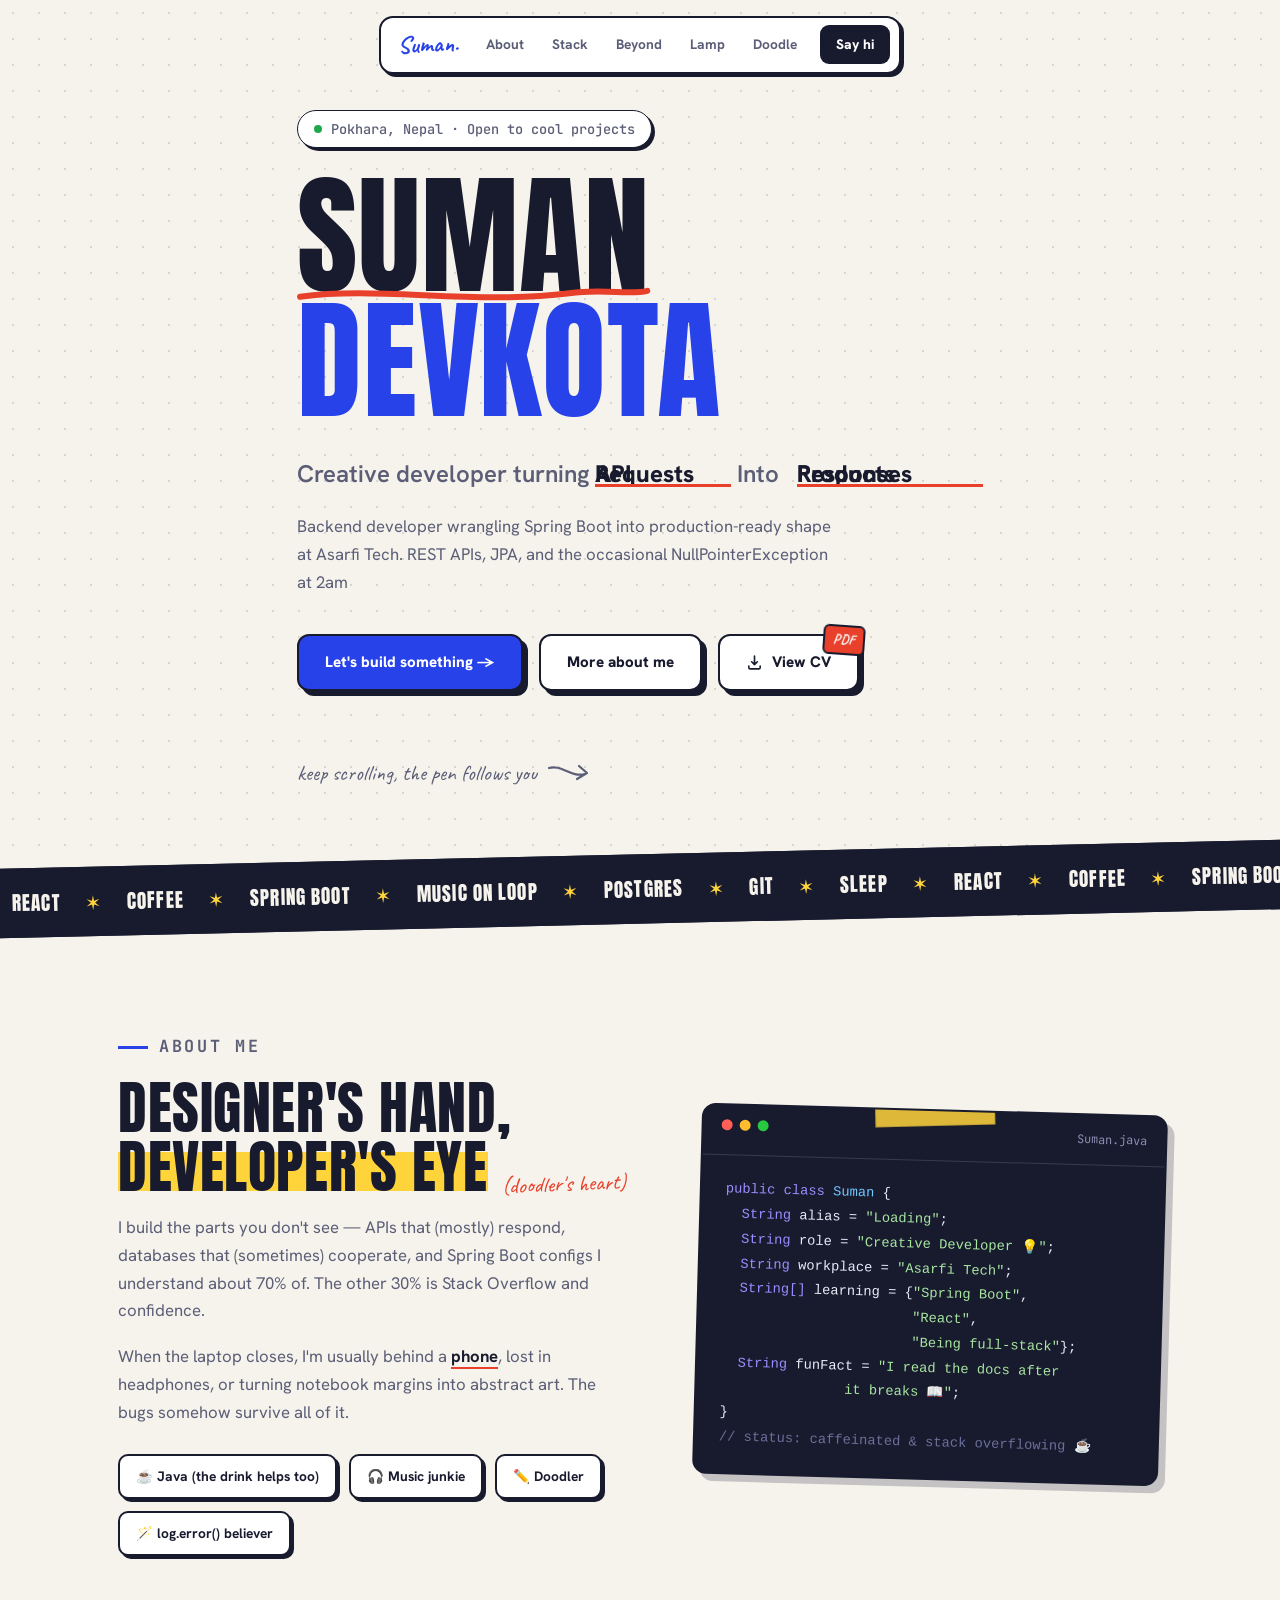
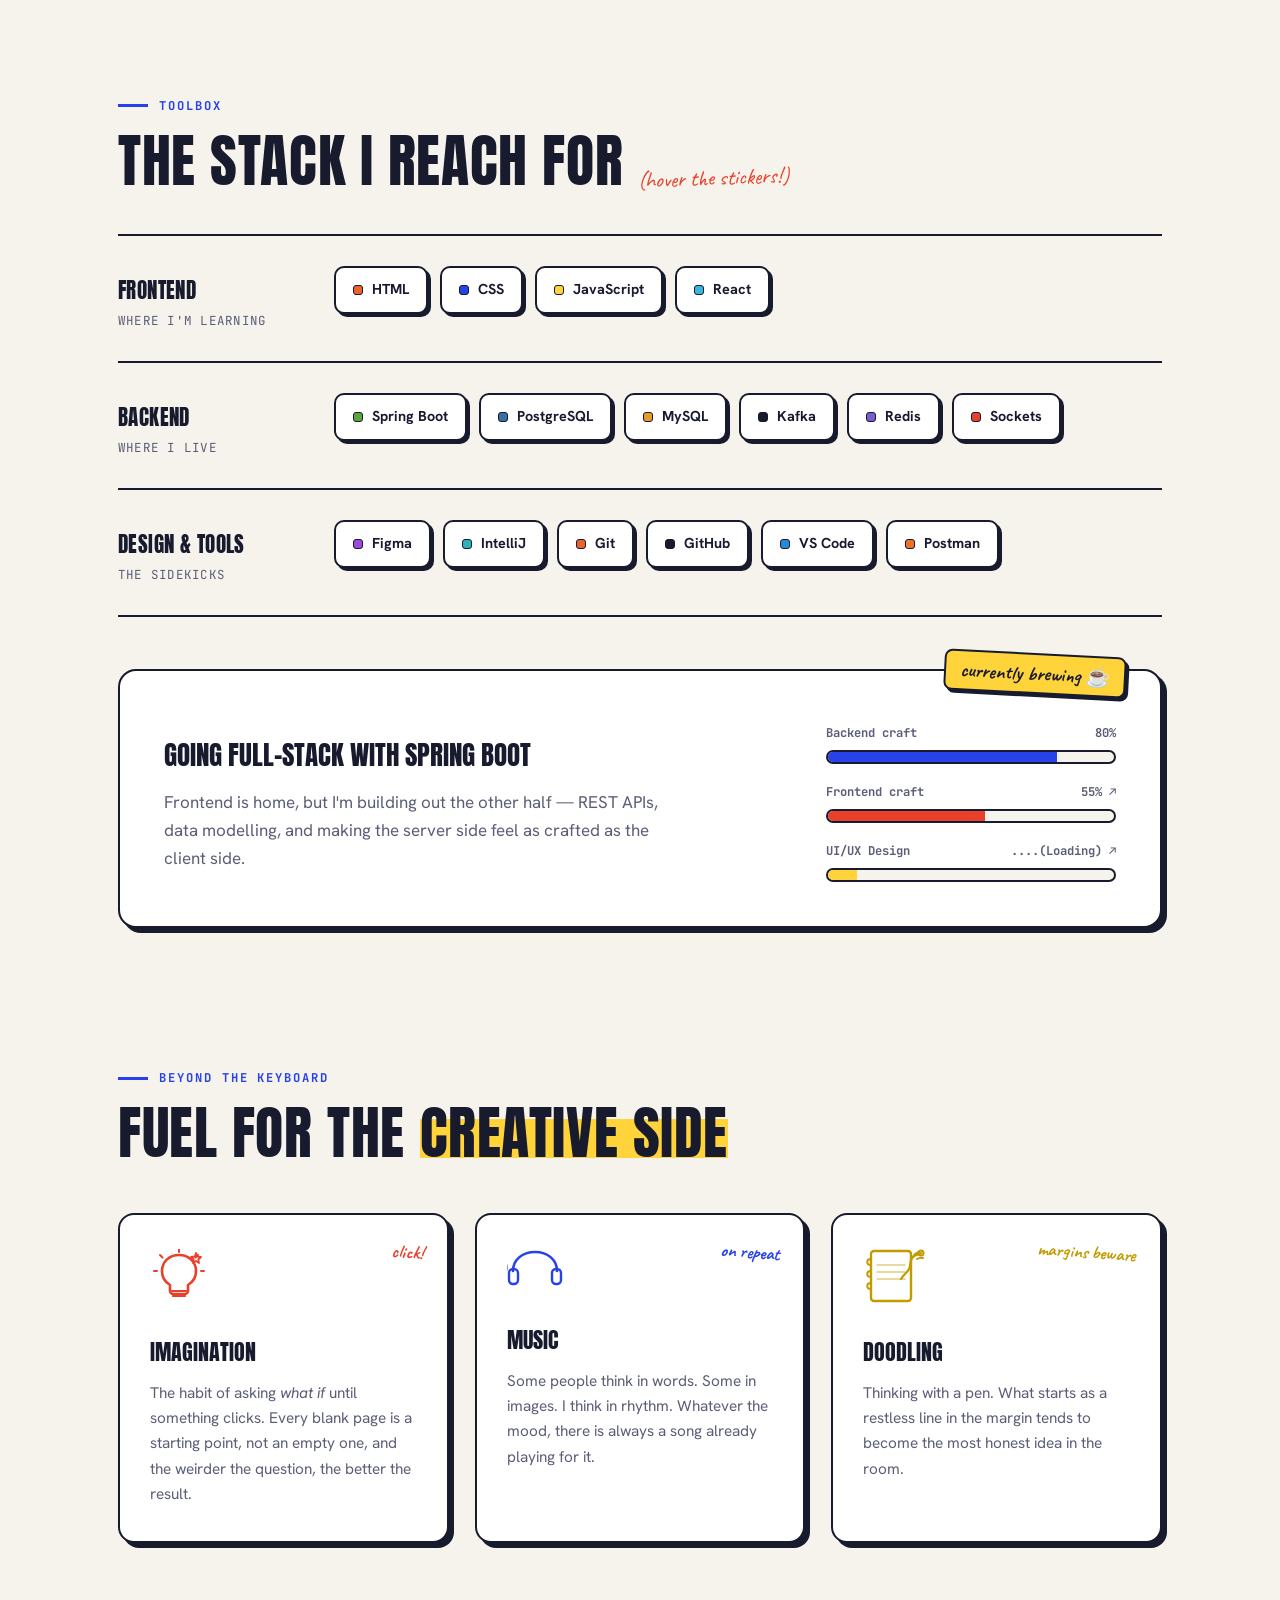
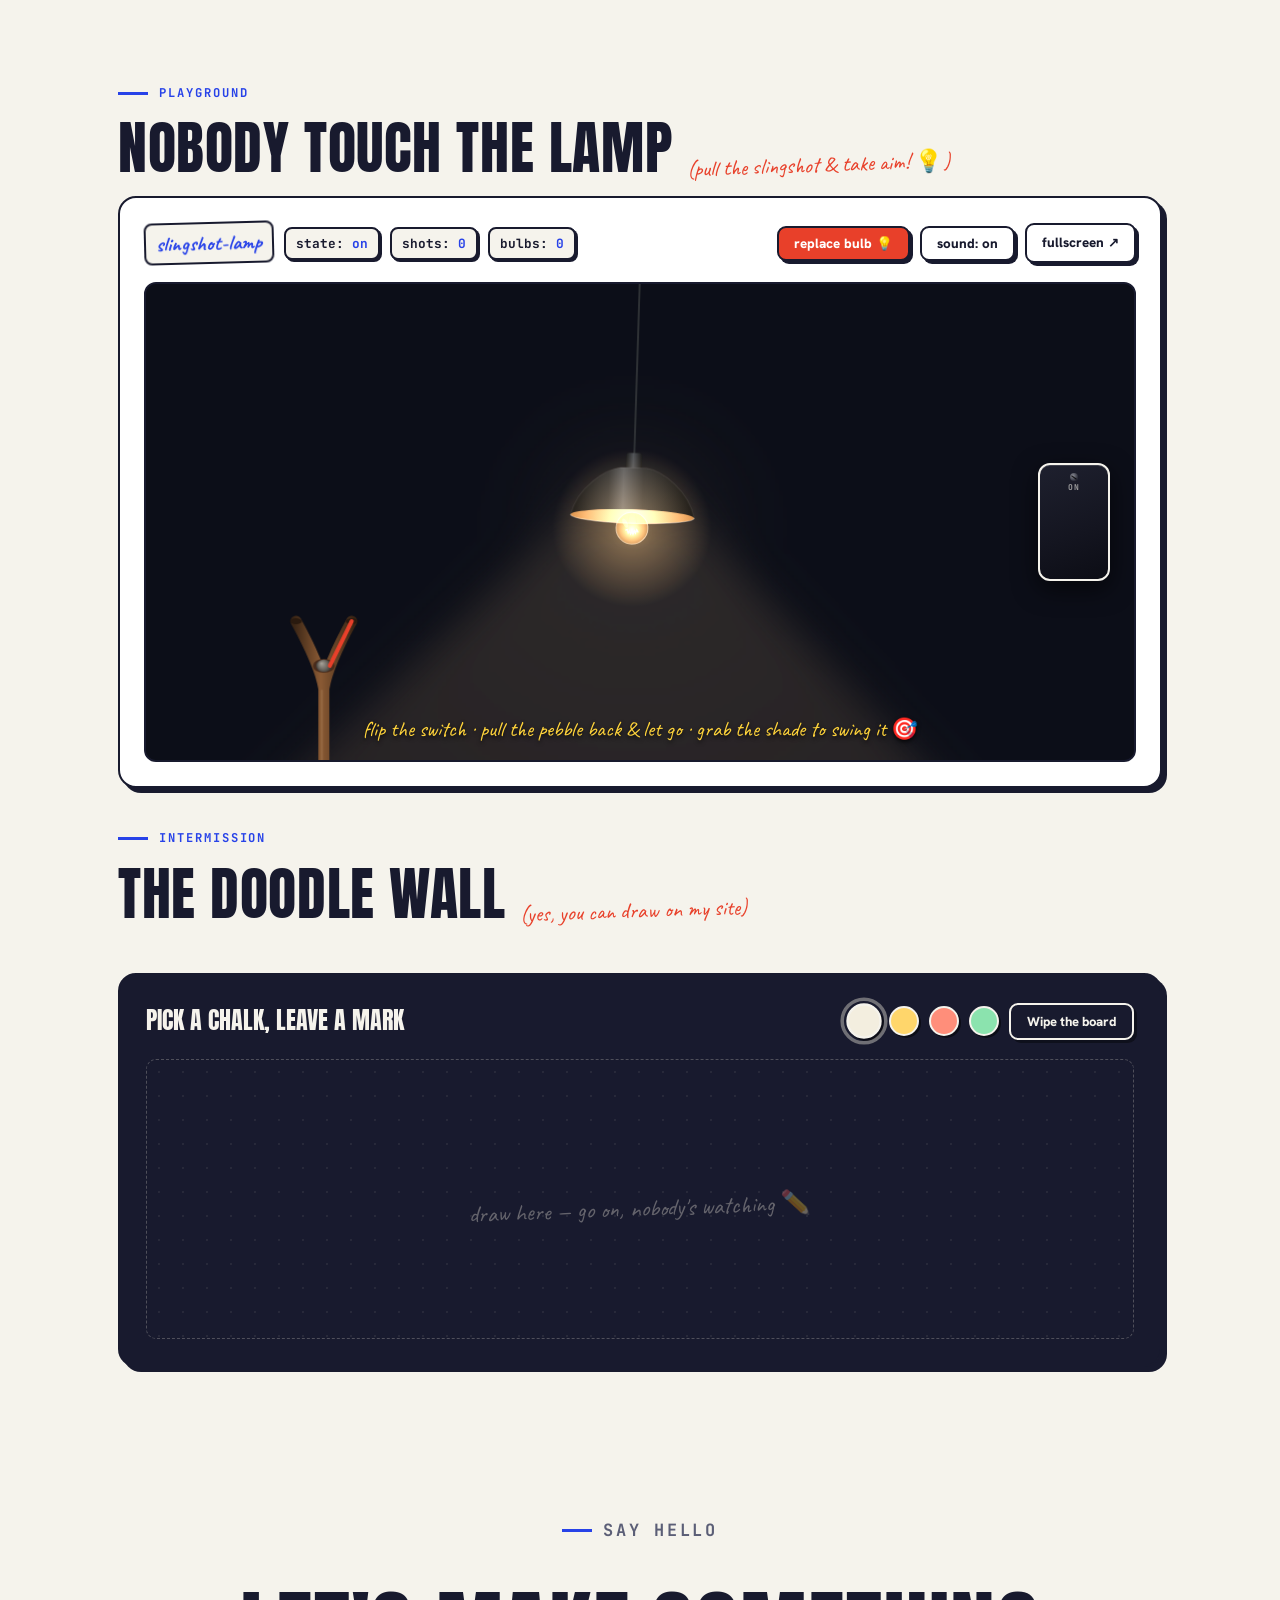
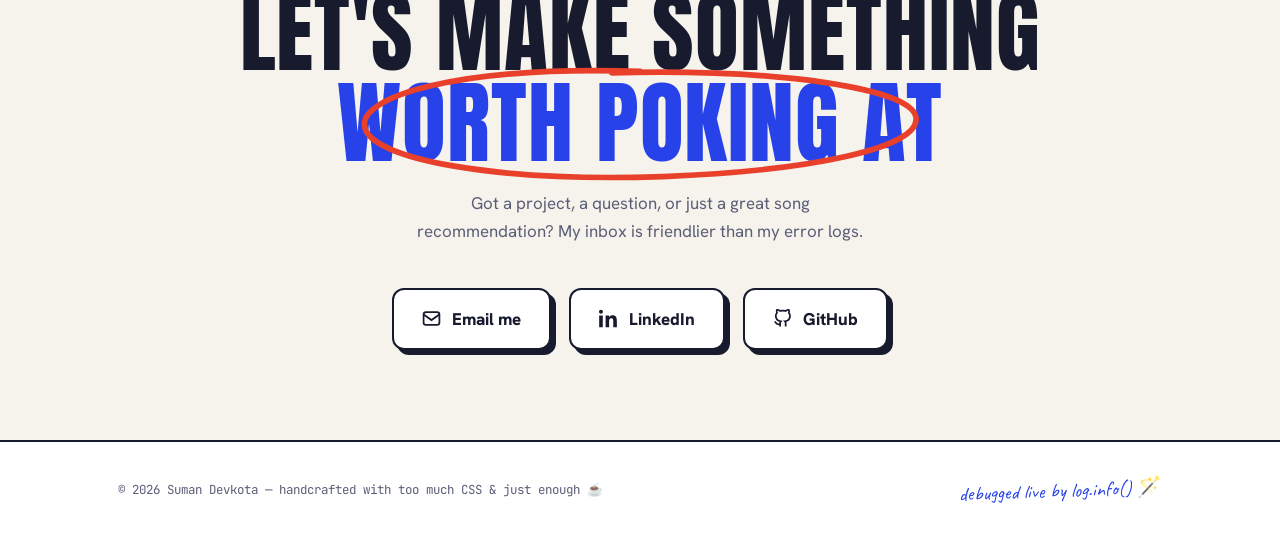
==== commit 6dc24ae6: "feat: unit 1" ====
--- a/index.html
+++ b/index.html
@@ -436,12 +436,219 @@
 footer p{font-family:var(--mono);font-size:.78rem;color:var(--muted)}
 footer .hand-note{font-size:1.25rem;color:var(--pen)}
 
-@media(prefers-reduced-motion:reduce){
-  *,*::before,*::after{animation-duration:.001s!important;transition-duration:.001s!important;scroll-behavior:auto!important}
-  .rv{opacity:1;transform:none}
-  .draw path{stroke-dashoffset:0!important}
-  .bar .fill{width:var(--p)}
-  .mark{background-size:100% 45%}
+/* ============ LAMP GAME SECTION ============ */
+.lamp-card {
+  border: 2px solid var(--ink);
+  border-radius: 18px;
+  background: var(--card);
+  box-shadow: var(--shadow);
+  padding: 24px;
+  position: relative;
+  overflow: hidden;
+}
+.lamp-head {
+  display: flex;
+  align-items: center;
+  justify-content: space-between;
+  flex-wrap: wrap;
+  gap: 14px;
+  margin-bottom: 18px;
+}
+.lamp-info {
+  display: flex;
+  align-items: center;
+  gap: 10px;
+  flex-wrap: wrap;
+}
+.lamp-badge {
+  font-family: var(--hand);
+  font-size: 1.3rem;
+  font-weight: 700;
+  color: var(--pen);
+  background: var(--paper);
+  border: 2px solid var(--ink);
+  border-radius: 8px;
+  padding: 2px 10px;
+  transform: rotate(-1.5deg);
+}
+.lamp-stat {
+  font-family: var(--mono);
+  font-size: 0.8rem;
+  font-weight: 700;
+  color: var(--ink);
+  background: var(--paper);
+  border: 2px solid var(--ink);
+  border-radius: 8px;
+  padding: 4px 10px;
+  box-shadow: 2px 2px 0 var(--ink);
+}
+.lamp-stat b {
+  color: var(--pen);
+}
+.lamp-tools {
+  display: flex;
+  align-items: center;
+  gap: 10px;
+}
+.lamp-btn {
+  font-family: var(--body);
+  font-weight: 800;
+  font-size: 0.84rem;
+  padding: 7px 15px;
+  border-radius: 9px;
+  border: 2px solid var(--ink);
+  background: var(--card);
+  color: var(--ink);
+  box-shadow: var(--shadow-sm);
+  cursor: pointer;
+  transition: transform 0.15s, box-shadow 0.15s, background 0.15s;
+  display: inline-flex;
+  align-items: center;
+  gap: 6px;
+  text-decoration: none;
+}
+.lamp-btn:hover {
+  transform: translate(1px, 1px);
+  box-shadow: 2px 2px 0 var(--ink);
+  background: var(--hi);
+}
+.lamp-btn-reset {
+  background: var(--red);
+  color: #fff;
+}
+.lamp-btn-reset:hover {
+  background: #ff523b;
+}
+
+.lamp-viewport {
+  position: relative;
+  width: 100%;
+  height: 480px;
+  border-radius: 12px;
+  border: 2px solid var(--ink);
+  background: #0d0f18;
+  overflow: hidden;
+  touch-action: none;
+}
+#lamp-canvas {
+  display: block;
+  width: 100%;
+  height: 100%;
+}
+.lamp-viewport .switch {
+  position: absolute;
+  right: 24px;
+  top: 50%;
+  transform: translateY(-50%);
+  width: 72px;
+  height: 118px;
+  border-radius: 12px;
+  background: linear-gradient(160deg, #1e202e, #141520 60%, #0c0d15);
+  border: 2px solid var(--paper);
+  box-shadow: inset 0 1px 0 rgba(255,255,255,0.15), 0 8px 24px rgba(0,0,0,0.6);
+  cursor: pointer;
+  outline: none;
+  z-index: 5;
+}
+.lamp-viewport .switch:focus-visible {
+  outline: 3px solid var(--pen);
+  outline-offset: 3px;
+}
+.lamp-viewport .screw {
+  position: absolute;
+  left: 50%;
+  width: 8px;
+  height: 8px;
+  margin-left: -4px;
+  border-radius: 50%;
+  background: radial-gradient(circle at 35% 35%, #8b8d96, #2d2f3b 70%);
+}
+.lamp-viewport .screw::after {
+  content: "";
+  position: absolute;
+  left: 1px;
+  right: 1px;
+  top: 3.5px;
+  height: 1px;
+  background: rgba(0,0,0,0.8);
+  transform: rotate(35deg);
+}
+.lamp-viewport .screw.t { top: 8px; }
+.lamp-viewport .screw.b { bottom: 8px; }
+.lamp-viewport .slot {
+  position: absolute;
+  left: 50%;
+  top: 50%;
+  width: 24px;
+  height: 48px;
+  margin: -24px 0 0 -12px;
+  border-radius: 5px;
+  background: linear-gradient(#08090f, #12131d);
+  box-shadow: inset 0 2px 5px rgba(0,0,0,0.9);
+  perspective: 120px;
+}
+.lamp-viewport .lever {
+  position: absolute;
+  left: 3px;
+  right: 3px;
+  top: 3px;
+  bottom: 3px;
+  border-radius: 3px;
+  transition: transform 0.14s cubic-bezier(0.3,1.6,0.5,1);
+  transform-origin: 50% 50%;
+  transform: rotateX(-26deg);
+  background: linear-gradient(#b0ad9e 0%, #ece6da 38%, #a09d94 52%, #68655e 100%);
+  box-shadow: 0 5px 6px rgba(0,0,0,0.6);
+}
+.lamp-viewport .switch[aria-checked="false"] .lever {
+  transform: rotateX(26deg);
+  background: linear-gradient(#4b4840 0%, #807c74 48%, #c5bfb4 64%, #88847c 100%);
+  box-shadow: 0 -5px 6px rgba(0,0,0,0.6);
+}
+.lamp-viewport .engrave {
+  position: absolute;
+  left: 0;
+  right: 0;
+  text-align: center;
+  font: 700 8px/1 var(--mono);
+  letter-spacing: 0.18em;
+  color: var(--paper);
+  opacity: 0.6;
+}
+.lamp-viewport .engrave.on { top: 18px; }
+.lamp-viewport .engrave.off { bottom: 18px; }
+.lamp-viewport .pilot {
+  position: absolute;
+  right: 8px;
+  top: 50%;
+  width: 5px;
+  height: 5px;
+  margin-top: -2.5px;
+  border-radius: 50%;
+  background: #3a2a1a;
+  transition: background 0.2s, box-shadow 0.2s;
+}
+.lamp-viewport .switch[aria-checked="true"] .pilot {
+  background: var(--hi);
+  box-shadow: 0 0 8px 2px rgba(255, 212, 59, 0.95);
+}
+.lamp-hint {
+  position: absolute;
+  left: 50%;
+  bottom: 14px;
+  transform: translateX(-50%);
+  font-family: var(--hand);
+  font-size: 1.35rem;
+  color: var(--hi);
+  white-space: nowrap;
+  pointer-events: none;
+  z-index: 5;
+  text-shadow: 0 2px 4px rgba(0,0,0,0.8);
+}
+@media(max-width: 640px) {
+  .lamp-viewport { height: 380px; }
+  .lamp-hint { font-size: 1.05rem; bottom: 8px; }
+  .lamp-viewport .switch { scale: 0.8; right: 12px; }
 }
 </style>
 </head>
@@ -459,6 +666,7 @@
   <a class="link" href="#about">About</a>
   <a class="link" href="#stack">Stack</a>
   <a class="link" href="#beyond">Beyond</a>
+  <a class="link" href="#lamp-section">Lamp</a>
   <a class="link" href="#wall-section">Doodle</a>
   <a class="cta" href="#contact">Say hi</a>
 </nav>
@@ -669,6 +877,41 @@
   </div>
 </section>
 
+<!-- ============ SLINGSHOT LAMP ============ -->
+<section id="lamp-section" style="padding-top: 30px; padding-bottom: 20px;">
+  <div class="wrap">
+    <p class="eyebrow rv">Playground</p>
+    <h2 class="rv">Nobody touch the lamp <span class="hand-note">(pull the slingshot & take aim! 💡)</span></h2>
+    <div class="lamp-card rv d1">
+      <div class="lamp-head">
+        <div class="lamp-info">
+          <span class="lamp-badge">slingshot-lamp</span>
+          <span class="lamp-stat">state: <b id="lamp-state">on</b></span>
+          <span class="lamp-stat">shots: <b id="lamp-shots">0</b></span>
+          <span class="lamp-stat">bulbs: <b id="lamp-bulbs">0</b></span>
+        </div>
+        <div class="lamp-tools">
+          <button id="lamp-reset" class="lamp-btn lamp-btn-reset" type="button" hidden>replace bulb 💡</button>
+          <button id="lamp-sound" class="lamp-btn" type="button">sound: on</button>
+          <a href="lamp/index.html" target="_blank" class="lamp-btn" title="Open full screen version">fullscreen ↗</a>
+        </div>
+      </div>
+      <div class="lamp-viewport">
+        <canvas id="lamp-canvas"></canvas>
+        <div id="lamp-switch" class="switch" role="switch" aria-checked="true" aria-label="Light switch" tabindex="0">
+          <span class="screw t"></span>
+          <span class="engrave on">ON</span>
+          <div class="slot"><div class="lever"></div></div>
+          <span class="pilot"></span>
+          <span class="engrave off">OFF</span>
+          <span class="screw b"></span>
+        </div>
+        <span class="lamp-hint">flip the switch · pull the pebble back & let go · grab the shade to swing it 🎯</span>
+      </div>
+    </div>
+  </div>
+</section>
+
 <!-- ============ DOODLE WALL ============ -->
 <section id="wall-section" style="padding-top: 20px; padding-bottom: 20px;">
   <div class="wrap">
@@ -849,6 +1092,631 @@
     });
   }
 
+  /* ============ SLINGSHOT LAMP GAME ============ */
+  (() => {
+    const TAU = Math.PI * 2;
+    const clamp = (v, a, b) => Math.max(a, Math.min(b, v));
+    const lerp = (a, b, t) => a + (b - a) * t;
+    const mix = (c1, c2, t) => c1.map((v, i) => Math.round(lerp(v, c2[i], t)));
+    const rgba = (c, a) => `rgba(${c[0]},${c[1]},${c[2]},${a})`;
+
+    const G = 2600;
+    const PEBBLE_G = 1500;
+    const STEP = 1 / 120;
+    const BULB = [0, 74];
+    const BULB_R = 16;
+    const PEBBLE_R = 7;
+    const MAX_PULL = 140;
+    const LAUNCH = 12.5;
+    const LIGHT_SCALE = 0.25;
+
+    const canvas = document.getElementById("lamp-canvas");
+    if (!canvas) return;
+    const ctx = canvas.getContext("2d");
+    const glow = document.createElement("canvas");
+    const gctx = glow.getContext("2d");
+    const dark = document.createElement("canvas");
+    const dctx = dark.getContext("2d");
+
+    const stateEl = document.getElementById("lamp-state");
+    const shotsEl = document.getElementById("lamp-shots");
+    const bulbsEl = document.getElementById("lamp-bulbs");
+    const resetBtn = document.getElementById("lamp-reset");
+    const soundBtn = document.getElementById("lamp-sound");
+    const switchEl = document.getElementById("lamp-switch");
+    const container = canvas.parentElement;
+
+    let W = 0, H = 0, DPR = 1;
+
+    const lamp = { ax: 0, ay: -10, len: 220, theta: 0.06, omega: 0 };
+    const light = { on: true, I: 1, fil: 1, heat: 0, warm: 0, popT: 0, broken: false, flash: 0 };
+    const sling = { x: 0, y: 0, rest: { x: 0, y: 0 }, pouch: { x: 0, y: 0 }, vel: { x: 0, y: 0 }, loaded: true, reloadT: 0, creakAt: 0, creakCd: 0 };
+    const mouse = { x: -999, y: -999 };
+    const stats = { shots: 0, bulbs: 0 };
+    let grab = null;
+    let pebbles = [];
+    let shards = [];
+    let sparks = [];
+
+    function lampOrigin() {
+      return { x: lamp.ax + Math.sin(lamp.theta) * lamp.len, y: lamp.ay + Math.cos(lamp.theta) * lamp.len };
+    }
+
+    function toWorld(lx, ly) {
+      const o = lampOrigin();
+      const c = Math.cos(lamp.theta);
+      const s = Math.sin(lamp.theta);
+      return { x: o.x + lx * c + ly * s, y: o.y - lx * s + ly * c };
+    }
+
+    function toLocal(x, y) {
+      const o = lampOrigin();
+      const c = Math.cos(lamp.theta);
+      const s = Math.sin(lamp.theta);
+      const dx = x - o.x;
+      const dy = y - o.y;
+      return { x: dx * c - dy * s, y: dx * s + dy * c };
+    }
+
+    function dirToWorld(nx, ny) {
+      const c = Math.cos(lamp.theta);
+      const s = Math.sin(lamp.theta);
+      return { x: nx * c + ny * s, y: -nx * s + ny * c };
+    }
+
+    function resize() {
+      DPR = Math.min(window.devicePixelRatio || 1, 2);
+      const rect = container.getBoundingClientRect();
+      W = rect.width;
+      H = rect.height;
+      canvas.width = Math.round(W * DPR);
+      canvas.height = Math.round(H * DPR);
+      glow.width = dark.width = Math.ceil(W * LIGHT_SCALE);
+      glow.height = dark.height = Math.ceil(H * LIGHT_SCALE);
+      lamp.ax = W / 2;
+      lamp.len = clamp(H * (W < 640 ? 0.35 : 0.38), 110, 240);
+      sling.x = clamp(W * 0.18, 60, 200);
+      sling.y = H;
+      sling.rest = { x: sling.x, y: H - 95 };
+      if (!grab || grab.type !== "pouch") {
+        sling.pouch = { ...sling.rest };
+      }
+    }
+
+    /* Audio Synthesizer */
+    let ac = null, noise = null, muted = false;
+    function audio() {
+      if (ac) return ac;
+      try { ac = new (window.AudioContext || window.webkitAudioContext)(); } catch(e) { return null; }
+      noise = ac.createBuffer(1, ac.sampleRate, ac.sampleRate);
+      const d = noise.getChannelData(0);
+      for (let i = 0; i < d.length; i++) d[i] = Math.random() * 2 - 1;
+      return ac;
+    }
+    function burst(t, dur, type, freq, gain, q = 1) {
+      const s = ac.createBufferSource();
+      s.buffer = noise;
+      const f = ac.createBiquadFilter();
+      f.type = type; f.frequency.value = freq; f.Q.value = q;
+      const g = ac.createGain();
+      g.gain.setValueAtTime(gain, t);
+      g.gain.exponentialRampToValueAtTime(0.0001, t + dur);
+      s.connect(f).connect(g).connect(ac.destination);
+      s.start(t, Math.random() * 0.5); s.stop(t + dur + 0.02);
+    }
+    function tone(t, f0, f1, dur, gain, type = "sine") {
+      const o = ac.createOscillator(), g = ac.createGain();
+      o.type = type; o.frequency.setValueAtTime(f0, t);
+      o.frequency.exponentialRampToValueAtTime(f1, t + dur);
+      g.gain.setValueAtTime(gain, t); g.gain.exponentialRampToValueAtTime(0.0001, t + dur);
+      o.connect(g).connect(ac.destination);
+      o.start(t); o.stop(t + dur + 0.02);
+    }
+    function sfx(name, amt = 1) {
+      const ambient = name === "squeak";
+      if (muted || (ambient && (!ac || ac.state !== "running")) || !audio()) return;
+      const t = ac.currentTime + 0.005;
+      if (name === "squeak") {
+        const g = clamp(amt, 0, 1), dur = 0.14 + g * 0.16, base = 1400 + Math.random() * 350;
+        const o = ac.createOscillator(); o.type = "sawtooth";
+        o.frequency.setValueAtTime(base * 0.8, t);
+        o.frequency.linearRampToValueAtTime(base * 1.15, t + dur * 0.4);
+        o.frequency.linearRampToValueAtTime(base * 0.9, t + dur);
+        const lfo = ac.createOscillator(), depth = ac.createGain();
+        lfo.frequency.value = 26 + Math.random() * 12; depth.gain.value = base * 0.07;
+        lfo.connect(depth).connect(o.frequency);
+        const f = ac.createBiquadFilter(); f.type = "bandpass"; f.frequency.value = base * 1.2; f.Q.value = 4;
+        const v = ac.createGain(); v.gain.setValueAtTime(0.0001, t);
+        v.gain.exponentialRampToValueAtTime(0.04 + 0.09 * g, t + 0.03);
+        v.gain.exponentialRampToValueAtTime(0.0001, t + dur);
+        o.connect(f).connect(v).connect(ac.destination);
+        o.start(t); lfo.start(t); o.stop(t + dur + 0.02); lfo.stop(t + dur + 0.02);
+        return;
+      }
+      if (name === "stretch") {
+        const f0 = 80 + amt * 240, o = ac.createOscillator();
+        o.type = "sawtooth"; o.frequency.setValueAtTime(f0, t);
+        o.frequency.linearRampToValueAtTime(f0 * 1.1, t + 0.05);
+        const f = ac.createBiquadFilter(); f.type = "bandpass"; f.frequency.value = f0 * 4; f.Q.value = 3;
+        const v = ac.createGain(); v.gain.setValueAtTime(0.05 + amt * 0.05, t);
+        v.gain.exponentialRampToValueAtTime(0.0001, t + 0.05);
+        o.connect(f).connect(v).connect(ac.destination);
+        o.start(t); o.stop(t + 0.07);
+        burst(t, 0.02, "bandpass", 1200 + amt * 1600, 0.05, 2);
+        return;
+      }
+      if (name === "on" || name === "off") {
+        burst(t, 0.012, "highpass", 2600, 0.5);
+        burst(t + 0.025, 0.014, "bandpass", name === "on" ? 1900 : 1300, 0.4, 2);
+        tone(t, 150, 60, 0.06, 0.22);
+        return;
+      }
+      if (name === "twang") {
+        burst(t, 0.03, "bandpass", 900, 0.35, 3);
+        tone(t, 190, 110, 0.16, 0.18, "triangle");
+        return;
+      }
+      if (name === "clank") {
+        const g = clamp(amt, 0.15, 1);
+        [1320, 2210, 3470].forEach((f, i) => tone(t, f, f * 0.98, 0.35 - i * 0.08, 0.09 * g, "triangle"));
+        burst(t, 0.02, "highpass", 3000, 0.4 * g);
+        return;
+      }
+      if (name === "tap") { burst(t, 0.03, "lowpass", 500, clamp(amt, 0.05, 0.5)); return; }
+      if (name === "pop") {
+        burst(t, 0.14, "lowpass", 900, 0.9); tone(t, 220, 40, 0.12, 0.3);
+        for (let i = 0; i < 16; i++) burst(t + 0.02 + Math.random() * 0.7, 0.02 + Math.random() * 0.06, "bandpass", 3000 + Math.random() * 5000, 0.12 + Math.random() * 0.2, 9);
+      }
+    }
+
+    function setSwitch(on) {
+      if (light.on === on) return;
+      light.on = on;
+      if (switchEl) switchEl.setAttribute("aria-checked", String(on));
+      sfx(on ? "on" : "off");
+      if (light.broken || light.popT > 0) { syncUI(); return; }
+      if (!on) { light.heat += 0.4; syncUI(); return; }
+      light.heat += 1; light.warm = 0.16;
+      if (light.heat > 4.4) light.popT = 0.14;
+      syncUI();
+    }
+
+    function pop(vx = 0, vy = 0) {
+      const b = toWorld(BULB[0], BULB[1]);
+      light.broken = true; light.popT = 0; light.flash = 1; stats.bulbs++;
+      for (let i = 0; i < 38; i++) {
+        const ang = Math.random() * TAU, sp = 120 + Math.random() * 480, n = 3 + Math.floor(Math.random() * 2), r = 2 + Math.random() * 6, poly = [];
+        for (let k = 0; k < n; k++) {
+          const a = (k / n) * TAU + Math.random() * 0.8;
+          poly.push([Math.cos(a) * r * (0.5 + Math.random()), Math.sin(a) * r * (0.5 + Math.random())]);
+        }
+        shards.push({ x: b.x + Math.cos(ang) * 8, y: b.y + Math.sin(ang) * 8, vx: Math.cos(ang) * sp + vx * 0.35, vy: Math.sin(ang) * sp * 0.7 + 80 + vy * 0.35, a: Math.random() * TAU, va: (Math.random() - 0.5) * 24, poly });
+      }
+      for (let i = 0; i < 40; i++) {
+        const ang = Math.random() * TAU, sp = 200 + Math.random() * 700;
+        sparks.push({ x: b.x, y: b.y, vx: Math.cos(ang) * sp, vy: Math.sin(ang) * sp, life: 0.3 + Math.random() * 0.6, max: 0.9 });
+      }
+      sfx("pop"); syncUI();
+    }
+
+    function replaceBulb() {
+      light.broken = false; light.heat = 0; light.popT = 0;
+      if (light.on) { light.warm = 0.2; sfx("on"); }
+      syncUI();
+    }
+
+    function syncUI() {
+      if (resetBtn) resetBtn.hidden = !light.broken;
+      if (shotsEl) shotsEl.textContent = stats.shots;
+      if (bulbsEl) bulbsEl.textContent = stats.bulbs;
+      if (stateEl) {
+        if (light.broken) stateEl.textContent = light.on ? "blown (on)" : "blown";
+        else stateEl.textContent = light.on ? "on" : "off";
+      }
+    }
+
+    function shoot() {
+      const vx = (sling.rest.x - sling.pouch.x) * LAUNCH;
+      const vy = (sling.rest.y - sling.pouch.y) * LAUNCH;
+      const pull = Math.hypot(vx, vy) / LAUNCH;
+      if (pull < 18) return;
+      pebbles.push({ x: sling.pouch.x, y: sling.pouch.y, vx, vy, a: 0, hitT: 0, rest: 0, life: 1 });
+      sling.loaded = false; sling.reloadT = 0.45; sling.vel = { x: vx * 0.4, y: vy * 0.4 };
+      stats.shots++; sfx("twang"); syncUI();
+    }
+
+    function hitTest(x, y) {
+      if (sling.loaded && Math.hypot(x - sling.pouch.x, y - sling.pouch.y) < 28) return { type: "pouch" };
+      const l = toLocal(x, y);
+      const halfW = 14 + 50 * clamp((l.y - 12) / 50, 0, 1) + 6;
+      if (l.y > -6 && l.y < 92 && Math.abs(l.x) < halfW) {
+        const tgt = Math.atan2(x - lamp.ax, y - lamp.ay);
+        return { type: "lamp", offset: tgt - lamp.theta };
+      }
+      return null;
+    }
+
+    function getMousePos(e) {
+      const r = canvas.getBoundingClientRect();
+      const t = e.touches ? e.touches[0] : e;
+      return { x: t.clientX - r.left, y: t.clientY - r.top };
+    }
+
+    function startGrab(e) {
+      const a = audio();
+      if (a && a.state === "suspended") a.resume();
+      const p = getMousePos(e);
+      mouse.x = p.x; mouse.y = p.y;
+      grab = hitTest(mouse.x, mouse.y);
+      if (!grab) return;
+      canvas.setPointerCapture(e.pointerId);
+      canvas.style.cursor = "grabbing";
+    }
+
+    function moveGrab(e) {
+      const p = getMousePos(e);
+      mouse.x = p.x; mouse.y = p.y;
+      if (grab) {
+        if (e.cancelable) e.preventDefault();
+        return;
+      }
+      canvas.style.cursor = hitTest(mouse.x, mouse.y) ? "grab" : "default";
+    }
+
+    function releaseGrab() {
+      if (grab && grab.type === "pouch") { shoot(); sling.creakAt = 0; }
+      grab = null; canvas.style.cursor = "default";
+    }
+
+    canvas.addEventListener("pointerdown", startGrab);
+    canvas.addEventListener("pointermove", moveGrab);
+    addEventListener("pointerup", releaseGrab);
+    canvas.addEventListener("pointercancel", releaseGrab);
+
+    if (switchEl) {
+      switchEl.addEventListener("click", () => {
+        const a = audio(); if (a && a.state === "suspended") a.resume();
+        setSwitch(!light.on);
+      });
+      switchEl.addEventListener("keydown", (e) => {
+        if (e.key !== " " && e.key !== "Enter") return;
+        e.preventDefault(); setSwitch(!light.on);
+      });
+    }
+
+    if (resetBtn) resetBtn.addEventListener("click", replaceBulb);
+    if (soundBtn) {
+      soundBtn.addEventListener("click", () => {
+        muted = !muted; soundBtn.textContent = muted ? "sound: off" : "sound: on";
+      });
+    }
+
+    function kickLamp(px, py, fx, fy) {
+      const rx = px - lamp.ax, ry = py - lamp.ay;
+      lamp.omega += (ry * fx - rx * fy) / (lamp.len * lamp.len);
+    }
+
+    function knockSwitch(nx, ny) {
+      if (!switchEl) return;
+      switchEl.style.setProperty("--kx", `${-nx * 6}px`);
+      switchEl.style.setProperty("--ky", `${-ny * 6}px`);
+      switchEl.style.setProperty("--kr", `${(Math.random() - 0.5) * 6}deg`);
+      switchEl.classList.remove("knock");
+      void switchEl.offsetWidth;
+      switchEl.classList.add("knock");
+    }
+
+    function getSwitchRect() {
+      if (!switchEl) return null;
+      const cr = canvas.getBoundingClientRect();
+      const sr = switchEl.getBoundingClientRect();
+      return { left: sr.left - cr.left, right: sr.right - cr.left, top: sr.top - cr.top, bottom: sr.bottom - cr.top };
+    }
+
+    function collideSwitch(p) {
+      if (p.hitT > 0) return;
+      const switchRect = getSwitchRect();
+      if (!switchRect) return;
+      const r = PEBBLE_R;
+      const cx = clamp(p.x, switchRect.left, switchRect.right);
+      const cy = clamp(p.y, switchRect.top, switchRect.bottom);
+      let nx = p.x - cx, ny = p.y - cy;
+      const d = Math.hypot(nx, ny);
+      if (d > r) return;
+      if (d === 0) { const sp = Math.hypot(p.vx, p.vy) || 1; nx = -p.vx / sp; ny = -p.vy / sp; }
+      else { nx /= d; ny /= d; }
+      const vn = p.vx * nx + p.vy * ny;
+      if (vn >= 0) return;
+      p.vx -= 1.4 * vn * nx; p.vy -= 1.4 * vn * ny;
+      p.x = cx + nx * (r + 1); p.y = cy + ny * (r + 1);
+      p.hitT = 0.1; sfx("tap", -vn / 2000); knockSwitch(nx, ny); setSwitch(!light.on);
+    }
+
+    function collidePebble(p) {
+      collideSwitch(p);
+      if (p.hitT > 0) return;
+      const l = toLocal(p.x, p.y), r = PEBBLE_R;
+      if (!light.broken && Math.hypot(l.x - BULB[0], l.y - BULB[1]) < BULB_R + r) {
+        pop(p.vx, p.vy); kickLamp(p.x, p.y, p.vx * 0.08, p.vy * 0.08);
+        p.vx *= 0.75; p.vy *= 0.75; p.hitT = 0.08; return;
+      }
+      if (l.y < 10 - r || l.y > 62 + r) return;
+      const halfW = 14 + 48 * Math.pow(clamp((l.y - 13) / 49, 0, 1), 0.7);
+      if (Math.abs(l.x) > halfW + r) return;
+      let nx = l.x, ny = l.y - 30; const nl = Math.hypot(nx, ny) || 1; nx /= nl; ny /= nl;
+      const n = dirToWorld(nx, ny); const vn = p.vx * n.x + p.vy * n.y;
+      if (vn >= 0) return;
+      const e = 0.45;
+      p.vx -= (1 + e) * vn * n.x; p.vy -= (1 + e) * vn * n.y;
+      p.x += n.x * 6; p.y += n.y * 6;
+      const J = -(1 + e) * vn * 0.22;
+      kickLamp(p.x, p.y, -n.x * J, -n.y * J);
+      p.hitT = 0.06; sfx("clank", -vn / 1200);
+    }
+
+    function step(dt) {
+      let acc = -(G / lamp.len) * Math.sin(lamp.theta) - lamp.omega * 0.3;
+      if (grab && grab.type === "lamp") {
+        const tgt = clamp(Math.atan2(mouse.x - lamp.ax, mouse.y - lamp.ay) - grab.offset, -1.25, 1.25);
+        acc += (tgt - lamp.theta) * 170 - lamp.omega * 16;
+      }
+      lamp.omega += acc * dt;
+      const prevTheta = lamp.theta;
+      lamp.theta = clamp(lamp.theta + lamp.omega * dt, -1.45, 1.45);
+      if (Math.sign(prevTheta) !== Math.sign(lamp.theta) && Math.abs(lamp.omega) > 0.35) {
+        sfx("squeak", (Math.abs(lamp.omega) - 0.35) / 2);
+      }
+      if (grab && grab.type === "pouch") {
+        let dx = mouse.x - sling.rest.x;
+        let dy = Math.min(mouse.y, H - 10) - sling.rest.y;
+        const d = Math.hypot(dx, dy);
+        if (d > MAX_PULL) { dx *= MAX_PULL / d; dy *= MAX_PULL / d; }
+        sling.pouch = { x: sling.rest.x + dx, y: sling.rest.y + dy };
+        sling.vel = { x: 0, y: 0 };
+        const pull = Math.hypot(dx, dy);
+        sling.creakCd -= dt;
+        if (Math.abs(pull - sling.creakAt) > 7 && sling.creakCd <= 0) {
+          sfx("stretch", pull / MAX_PULL); sling.creakAt = pull; sling.creakCd = 0.03;
+        }
+      } else {
+        sling.vel.x += ((sling.rest.x - sling.pouch.x) * 900 - sling.vel.x * 12) * dt;
+        sling.vel.y += ((sling.rest.y - sling.pouch.y) * 900 - sling.vel.y * 12) * dt;
+        sling.pouch.x += sling.vel.x * dt; sling.pouch.y += sling.vel.y * dt;
+      }
+      for (const p of pebbles) {
+        p.hitT = Math.max(0, p.hitT - dt);
+        if (p.rest > 0) continue;
+        p.vy += PEBBLE_G * dt; p.x += p.vx * dt; p.y += p.vy * dt; p.a += p.vx * dt * 0.05;
+        collidePebble(p);
+        if (p.y > H - PEBBLE_R) {
+          p.y = H - PEBBLE_R; if (p.vy > 120) sfx("tap", p.vy / 3000);
+          p.vy *= -0.35; p.vx *= 0.75;
+          if (Math.abs(p.vy) < 40 && Math.abs(p.vx) < 20) p.rest = 0.0001;
+        }
+        if (p.x < PEBBLE_R || p.x > W - PEBBLE_R) {
+          p.x = clamp(p.x, PEBBLE_R, W - PEBBLE_R); p.vx *= -0.5;
+        }
+      }
+    }
+
+    function updateWorld(dt) {
+      if (!sling.loaded) { sling.reloadT -= dt; if (sling.reloadT <= 0) sling.loaded = true; }
+      for (const p of pebbles) {
+        if (p.rest > 0) { p.rest += dt; if (p.rest > 4) p.life -= dt * 1.5; }
+      }
+      pebbles = pebbles.filter((p) => p.life > 0 && p.y < H + 200).slice(-10);
+      for (const s of shards) {
+        s.vy += G * 0.75 * dt; s.x += s.vx * dt; s.y += s.vy * dt; s.a += s.va * dt;
+        if (s.y > H - 3) {
+          s.y = H - 3; s.vy *= -0.28; s.vx *= 0.6; s.va *= 0.5;
+          if (Math.abs(s.vy) < 30) s.vy = 0;
+        }
+        if (s.x < 0 || s.x > W) { s.vx *= -0.5; s.x = clamp(s.x, 0, W); }
+      }
+      shards = shards.slice(-240);
+      for (const p of sparks) {
+        p.vy += G * 0.4 * dt; p.vx *= 0.985; p.x += p.vx * dt; p.y += p.vy * dt; p.life -= dt;
+      }
+      sparks = sparks.filter((p) => p.life > 0);
+    }
+
+    function updateLight(dt) {
+      light.heat = Math.max(0, light.heat - dt * 0.35);
+      let target = light.on && !light.broken ? 1 : 0;
+      if (light.warm > 0) { light.warm -= dt; target *= Math.random() < 0.45 ? 0.12 : 1; }
+      if (light.on && light.heat > 2.6 && Math.random() < (light.heat - 2.6) * 0.06) target *= 0.3;
+      if (light.popT > 0) {
+        light.popT -= dt; target = 1.6;
+        if (light.popT <= 0) { pop(); target = 0; }
+      }
+      const upI = target > light.I ? 34 : 16;
+      light.I = lerp(light.I, target, 1 - Math.exp(-upI * dt));
+      const upF = target > light.fil ? 14 : 3.2;
+      light.fil = lerp(light.fil, clamp(target, 0, 1), 1 - Math.exp(-upF * dt));
+      if (light.broken) light.fil = 0;
+      light.flash = Math.max(0, light.flash - dt * 3.5);
+    }
+
+    function renderLight() {
+      const I = clamp(light.I, 0, 1);
+      gctx.setTransform(1, 0, 0, 1, 0, 0); gctx.clearRect(0, 0, glow.width, glow.height);
+      if (I > 0.002) {
+        gctx.setTransform(LIGHT_SCALE, 0, 0, LIGHT_SCALE, 0, 0); gctx.filter = "blur(5px)";
+        const apex = toWorld(0, 2), rl = toWorld(-60, 62), rr = toWorld(60, 62), far = Math.max(W, H) * 2.5;
+        const nl = Math.hypot(rl.x - apex.x, rl.y - apex.y), nr = Math.hypot(rr.x - apex.x, rr.y - apex.y);
+        const dl = { x: (rl.x - apex.x) / nl, y: (rl.y - apex.y) / nl }, dr = { x: (rr.x - apex.x) / nr, y: (rr.y - apex.y) / nr };
+        const b = toWorld(BULB[0], BULB[1]), reach = Math.max(W, H) * 1.05;
+        const grd = gctx.createRadialGradient(b.x, b.y, 0, b.x, b.y, reach);
+        grd.addColorStop(0, `rgba(255,214,160,${I})`);
+        grd.addColorStop(0.4, `rgba(255,200,140,${I * 0.82})`);
+        grd.addColorStop(1, "rgba(255,190,120,0)");
+        gctx.fillStyle = grd; gctx.beginPath(); gctx.moveTo(rl.x, rl.y); gctx.lineTo(rr.x, rr.y);
+        gctx.lineTo(rr.x + dr.x * far, rr.y + dr.y * far); gctx.lineTo(rl.x + dl.x * far, rl.y + dl.y * far);
+        gctx.closePath(); gctx.fill();
+        const halo = gctx.createRadialGradient(b.x, b.y, 0, b.x, b.y, 130);
+        halo.addColorStop(0, `rgba(255,210,150,${I * 0.5})`); halo.addColorStop(1, "rgba(255,210,150,0)");
+        gctx.fillStyle = halo; gctx.fillRect(b.x - 130, b.y - 130, 260, 260); gctx.filter = "none";
+      }
+
+      dctx.setTransform(1, 0, 0, 1, 0, 0); dctx.globalCompositeOperation = "source-over";
+      dctx.clearRect(0, 0, dark.width, dark.height);
+      dctx.fillStyle = `rgba(13,15,24,${0.975 - I * 0.1})`;
+      dctx.fillRect(0, 0, dark.width, dark.height);
+      if (I > 0.002) {
+        dctx.globalCompositeOperation = "destination-out"; dctx.drawImage(glow, 0, 0);
+        dctx.globalCompositeOperation = "source-over";
+      }
+      ctx.drawImage(dark, 0, 0, W, H);
+      if (I > 0.002) {
+        ctx.globalCompositeOperation = "lighter"; ctx.globalAlpha = 0.13;
+        ctx.drawImage(glow, 0, 0, W, H); ctx.globalAlpha = 1;
+        ctx.globalCompositeOperation = "source-over";
+      }
+    }
+
+    function drawBulb(I) {
+      if (light.broken) {
+        ctx.fillStyle = "rgba(200,215,230,0.08)"; ctx.strokeStyle = "rgba(220,230,240,0.4)"; ctx.lineWidth = 1;
+        ctx.beginPath();
+        const jag = [[-10, 60], [-11, 67], [-8, 64], [-6, 71], [-3, 65], [0, 69], [3, 64], [6, 72], [8, 65], [11, 68], [10, 60]];
+        jag.forEach(([x, y], i) => (i ? ctx.lineTo(x, y) : ctx.moveTo(x, y)));
+        ctx.closePath(); ctx.fill(); ctx.stroke();
+        ctx.strokeStyle = "rgba(120,105,85,0.8)"; ctx.beginPath();
+        ctx.moveTo(-3, 60); ctx.lineTo(-5, 70); ctx.lineTo(-9, 73);
+        ctx.moveTo(3, 60); ctx.lineTo(6, 69); ctx.lineTo(4, 76); ctx.stroke();
+        return;
+      }
+      const [bx, by] = BULB, heatTint = clamp((light.heat - 2) / 2.5, 0, 1);
+      const gg = ctx.createRadialGradient(bx, by + 2, 0, bx, by, 17);
+      gg.addColorStop(0, rgba(mix([255, 244, 222], [255, 255, 245], heatTint), 0.06 + 0.92 * I));
+      gg.addColorStop(0.55, rgba([255, 205, 140], 0.04 + 0.62 * I));
+      gg.addColorStop(1, rgba([255, 168, 90], 0.07 + 0.3 * I));
+      ctx.fillStyle = gg; ctx.beginPath(); ctx.arc(bx, by, BULB_R, 0, TAU); ctx.fill();
+      ctx.strokeStyle = `rgba(255,255,255,${0.16 + 0.25 * I})`; ctx.lineWidth = 1; ctx.stroke();
+      ctx.strokeStyle = "rgba(170,158,140,0.55)"; ctx.beginPath();
+      ctx.moveTo(-3, 60); ctx.lineTo(-6, 76); ctx.moveTo(3, 60); ctx.lineTo(6, 76); ctx.stroke();
+
+      const f = light.fil;
+      ctx.save(); ctx.strokeStyle = rgba(mix([96, 78, 56], [255, 244, 214], f), 1); ctx.lineWidth = 1.2;
+      if (f > 0.03) { ctx.shadowColor = `rgba(255,170,80,${f})`; ctx.shadowBlur = 14 * f; }
+      ctx.beginPath(); ctx.moveTo(-6, 76);
+      for (let k = 1; k <= 10; k++) {
+        const x = -6 + (12 * k) / 10, sag = Math.sin((k / 10) * Math.PI) * 2.5;
+        ctx.lineTo(x, 76 + sag + (k % 2 ? -1.4 : 1.4));
+      }
+      ctx.stroke(); ctx.restore();
+      ctx.fillStyle = "rgba(255,255,255,0.22)"; ctx.beginPath();
+      ctx.ellipse(-7, 69, 2.2, 5, -0.5, 0, TAU); ctx.fill();
+    }
+
+    function drawLamp() {
+      const o = lampOrigin(), I = clamp(light.I, 0, 1);
+      ctx.strokeStyle = "#2f3236"; ctx.lineWidth = 2; ctx.beginPath();
+      ctx.moveTo(lamp.ax, lamp.ay); ctx.lineTo(o.x, o.y); ctx.stroke();
+      ctx.save(); ctx.translate(o.x, o.y); ctx.rotate(-lamp.theta);
+
+      const cg = ctx.createLinearGradient(-8, 0, 8, 0);
+      cg.addColorStop(0, "#16181a"); cg.addColorStop(0.45, "#4a4e54"); cg.addColorStop(1, "#121315");
+      ctx.fillStyle = cg; ctx.beginPath(); ctx.roundRect(-8, -2, 16, 17, 3); ctx.fill();
+
+      const sg = ctx.createLinearGradient(-62, 0, 62, 0);
+      sg.addColorStop(0, "#0c0d0f"); sg.addColorStop(0.3, "#26292d"); sg.addColorStop(0.42, "#4d5157"); sg.addColorStop(0.58, "#23262a"); sg.addColorStop(1, "#0a0b0c");
+      ctx.fillStyle = sg; ctx.beginPath(); ctx.moveTo(-13, 13);
+      ctx.bezierCurveTo(-28, 15, -56, 34, -62, 62); ctx.lineTo(62, 62); ctx.bezierCurveTo(56, 34, 28, 15, 13, 13); ctx.closePath(); ctx.fill();
+      ctx.strokeStyle = "rgba(255,255,255,0.08)"; ctx.lineWidth = 1; ctx.stroke();
+
+      const ug = ctx.createRadialGradient(0, 64, 0, 0, 62, 62);
+      ug.addColorStop(0, rgba(mix([22, 23, 25], [255, 232, 196], I), 1));
+      ug.addColorStop(1, rgba(mix([10, 11, 12], [196, 128, 64], I), 1));
+      ctx.fillStyle = ug; ctx.beginPath(); ctx.ellipse(0, 62, 62, 7, 0, 0, TAU); ctx.fill();
+
+      drawBulb(I);
+      ctx.strokeStyle = `rgba(255,255,255,${0.12 + I * 0.2})`; ctx.lineWidth = 1.2;
+      ctx.beginPath(); ctx.ellipse(0, 62, 62, 7, 0, 0, Math.PI); ctx.stroke(); ctx.restore();
+
+      if (I > 0.01) {
+        const b = toWorld(BULB[0], BULB[1]), h = ctx.createRadialGradient(b.x, b.y, 0, b.x, b.y, 80);
+        h.addColorStop(0, `rgba(255,200,130,${0.45 * I})`); h.addColorStop(1, "rgba(255,200,130,0)");
+        ctx.globalCompositeOperation = "lighter"; ctx.fillStyle = h; ctx.fillRect(b.x - 80, b.y - 80, 160, 160);
+        ctx.globalCompositeOperation = "source-over";
+      }
+    }
+
+    function drawPebble(x, y, a, alpha = 1) {
+      ctx.save(); ctx.globalAlpha = alpha; ctx.translate(x, y); ctx.rotate(a);
+      const g = ctx.createRadialGradient(-2.5, -2.5, 0, 0, 0, PEBBLE_R + 1);
+      g.addColorStop(0, "#a9a49b"); g.addColorStop(0.6, "#6b665f"); g.addColorStop(1, "#34312d");
+      ctx.fillStyle = g; ctx.beginPath(); ctx.ellipse(0, 0, PEBBLE_R + 0.8, PEBBLE_R - 0.8, 0, 0, TAU); ctx.fill(); ctx.restore();
+    }
+
+    function drawSlingshot() {
+      const { x, y } = sling, tipL = { x: x - 28, y: y - 140 }, tipR = { x: x + 28, y: y - 140 }, p = sling.pouch;
+      const aiming = grab && grab.type === "pouch", stretch = clamp(Math.hypot(p.x - sling.rest.x, p.y - sling.rest.y) / MAX_PULL, 0, 1), bandW = 4 - stretch * 2;
+      ctx.lineCap = "round"; ctx.strokeStyle = "#e8402a"; ctx.lineWidth = bandW;
+      ctx.beginPath(); ctx.moveTo(tipL.x, tipL.y); ctx.lineTo(p.x - 6, p.y); ctx.stroke();
+
+      const wood = ctx.createLinearGradient(x - 30, 0, x + 30, 0);
+      wood.addColorStop(0, "#3b2616"); wood.addColorStop(0.45, "#8a5a34"); wood.addColorStop(1, "#3a2515");
+      ctx.strokeStyle = wood; ctx.lineWidth = 11; ctx.beginPath();
+      ctx.moveTo(x, y + 4); ctx.lineTo(x, y - 72); ctx.quadraticCurveTo(x - 4, y - 96, tipL.x, tipL.y);
+      ctx.moveTo(x, y - 72); ctx.quadraticCurveTo(x + 4, y - 96, tipR.x, tipR.y); ctx.stroke();
+      ctx.strokeStyle = "rgba(255,220,180,0.12)"; ctx.lineWidth = 2; ctx.beginPath(); ctx.moveTo(x - 2, y); ctx.lineTo(x - 2, y - 70); ctx.stroke();
+      ctx.fillStyle = "#2a1a0f";
+      for (const t of [tipL, tipR]) { ctx.beginPath(); ctx.ellipse(t.x, t.y, 6, 3, 0, 0, TAU); ctx.fill(); }
+
+      if (aiming) {
+        const vx = (sling.rest.x - p.x) * LAUNCH, vy = (sling.rest.y - p.y) * LAUNCH;
+        ctx.fillStyle = "#ffd43b";
+        for (let i = 1; i <= 9; i++) {
+          const t = i * 0.035; ctx.globalAlpha = 0.65 * (1 - i / 10);
+          ctx.beginPath(); ctx.arc(p.x + vx * t, p.y + vy * t + 0.5 * PEBBLE_G * t * t, 2.5, 0, TAU); ctx.fill();
+        }
+        ctx.globalAlpha = 1;
+      }
+      ctx.fillStyle = "#4a2c1c"; ctx.beginPath(); ctx.ellipse(p.x, p.y, 11, 7, Math.atan2(p.y - sling.rest.y, p.x - sling.rest.x), 0, TAU); ctx.fill();
+      if (sling.loaded) drawPebble(p.x, p.y, 0);
+      ctx.strokeStyle = "#e8402a"; ctx.lineWidth = bandW; ctx.beginPath(); ctx.moveTo(tipR.x, tipR.y); ctx.lineTo(p.x + 6, p.y); ctx.stroke();
+    }
+
+    function drawParticles() {
+      for (const p of pebbles) drawPebble(p.x, p.y, p.a, clamp(p.life, 0, 1));
+      for (const s of shards) {
+        ctx.save(); ctx.translate(s.x, s.y); ctx.rotate(s.a);
+        ctx.fillStyle = "rgba(255,212,59,0.2)"; ctx.strokeStyle = "rgba(255,236,200,0.65)"; ctx.lineWidth = 0.9;
+        ctx.beginPath(); s.poly.forEach(([x, y], i) => (i ? ctx.lineTo(x, y) : ctx.moveTo(x, y)));
+        ctx.closePath(); ctx.fill(); ctx.stroke(); ctx.restore();
+      }
+      if (!sparks.length) return;
+      ctx.globalCompositeOperation = "lighter"; ctx.lineCap = "round";
+      for (const p of sparks) {
+        const t = clamp(p.life / p.max, 0, 1);
+        ctx.strokeStyle = `rgba(255,${Math.round(180 + 70 * t)},${Math.round(60 * t)},${t})`;
+        ctx.lineWidth = 1.6; ctx.beginPath(); ctx.moveTo(p.x, p.y);
+        ctx.lineTo(p.x - p.vx * 0.012, p.y - p.vy * 0.012); ctx.stroke();
+      }
+      ctx.globalCompositeOperation = "source-over";
+    }
+
+    function render() {
+      ctx.setTransform(DPR, 0, 0, DPR, 0, 0); ctx.clearRect(0, 0, W, H);
+      renderLight(); drawLamp(); drawSlingshot(); drawParticles();
+      if (light.flash > 0) { ctx.fillStyle = `rgba(255,236,200,${light.flash * 0.5})`; ctx.fillRect(0, 0, W, H); }
+    }
+
+    let last = performance.now(), accT = 0;
+    function frame(now) {
+      const dt = Math.min(0.05, (now - last) / 1000);
+      last = now; accT += dt;
+      while (accT >= STEP) { step(STEP); accT -= STEP; }
+      updateWorld(dt); updateLight(dt); render();
+      requestAnimationFrame(frame);
+    }
+
+    resize(); syncUI();
+    addEventListener("resize", resize);
+    requestAnimationFrame(frame);
+  })();
+
 })();
 </script>
 </body>
